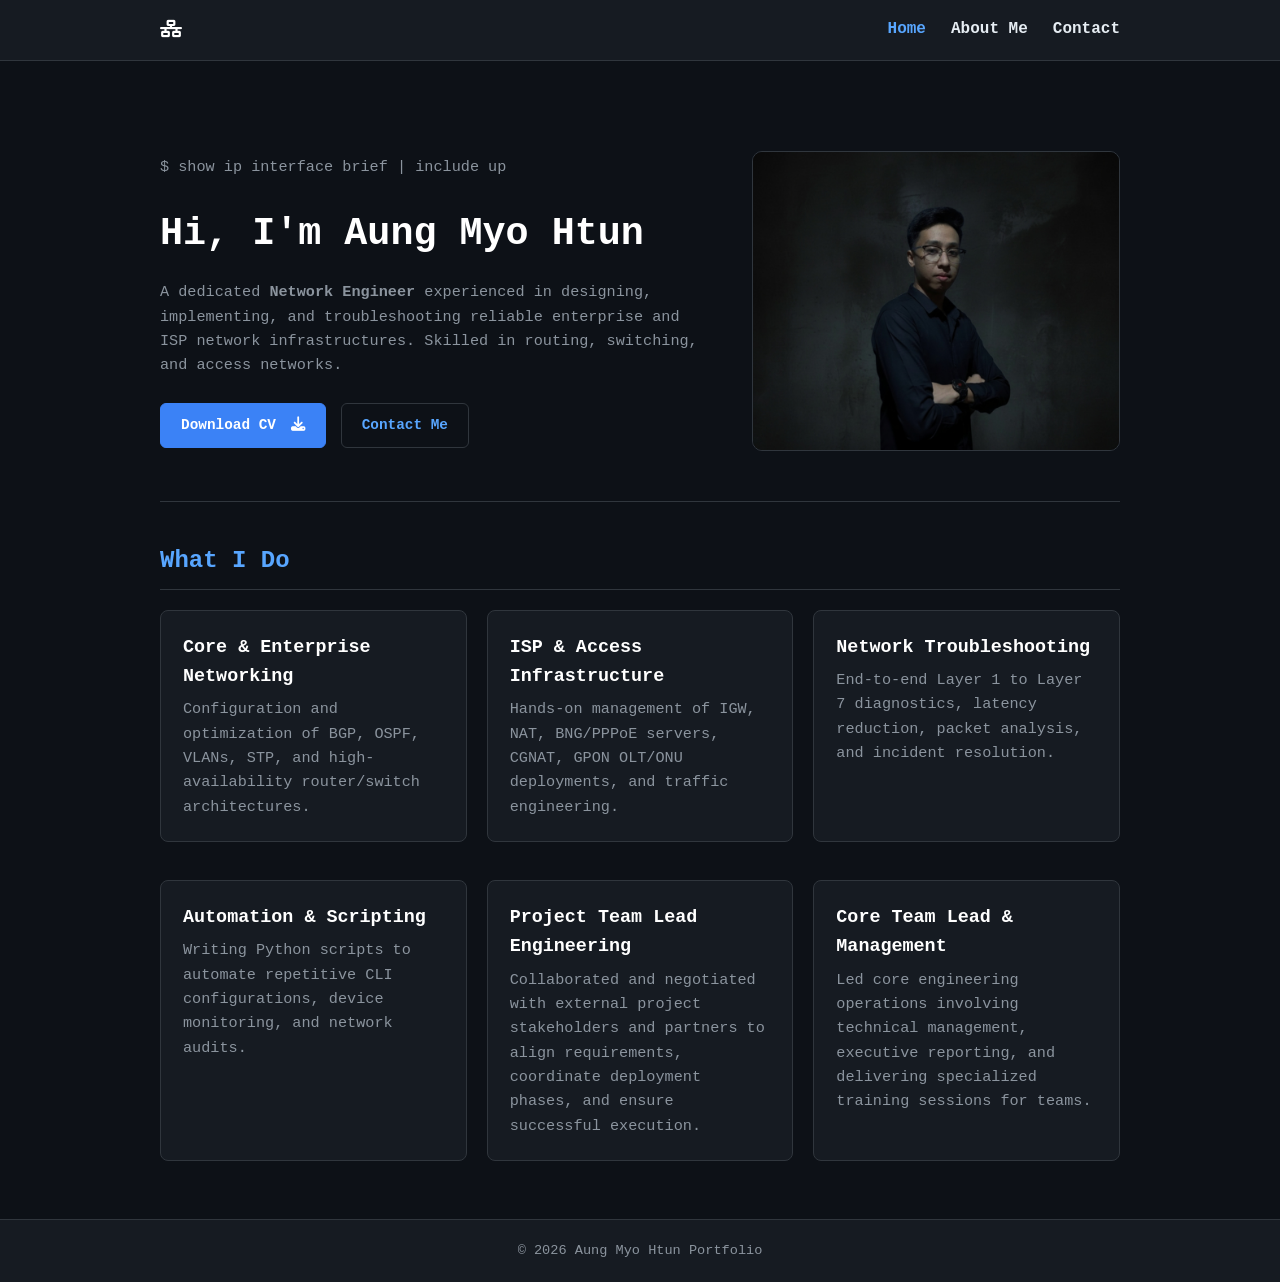
==== index.html @ 4084e55c "Add files via upload" ====
<!DOCTYPE html>
<html lang="en">
<head>
    <link href="https://fonts.googleapis.com/css2?family=VT323&display=swap" rel="stylesheet">
    <link rel="stylesheet" href="https://cdnjs.cloudflare.com/ajax/libs/font-awesome/6.5.1/css/all.min.css">
    <meta charset="UTF-8">
    <meta name="viewport" content="width=device-width, initial-scale=1.0">
    <title>Home | Network Engineer Portfolio</title>
    <link rel="stylesheet" href="style.css">
</head>
<body>

    <header>
        <nav class="navbar">
            <a href="index.html" class="logo" title="There's no place like ::1">
            <i class="fa-solid fa-network-wired"></i>
            </a>
            <button class="menu-toggle" id="menuToggle">☰</button>
            <ul class="nav-links" id="navLinks">
                <li><a href="index.html" class="active">Home</a></li>
                <li><a href="about.html">About Me</a></li>
                <li><a href="contact.html">Contact</a></li>
            </ul>
        </nav>
    </header>

    <main class="container">
        <section class="hero">
            <div>
                <p class="terminal-prompt">$ show ip interface brief | include up</p>
                <h1>Hi, I'm Aung Myo Htun</h1>
                <p>
                    A dedicated <strong>Network Engineer</strong> experienced in designing, implementing, and troubleshooting reliable enterprise and ISP network infrastructures. Skilled in routing, switching, and access networks.
                </p>
                <div class="btn-group">
                    <a href="Aung_Myo_Htun_CV.pdf" download class="btn btn-outline-custom">
                     Download CV <i class="fa-solid fa-download" style="margin-left: 6px;"></i>
                    </a> 
                    <a href="contact.html" class="btn btn-secondary">Contact Me</a>
                </div>
            </div>

            <div class="hero-img-box">
                <img src="Home My Photo.jpg" alt="Aung Myo Htun">
            </div>
        </section>

        <h2 class="section-title">What I Do</h2>
        <div class="grid-2">
            <div class="card">
                <h3>Core & Enterprise Networking</h3>
                <p>Configuration and optimization of BGP, OSPF, VLANs, STP, and high-availability router/switch architectures.</p>
            </div>
            <div class="card">
                <h3>ISP & Access Infrastructure</h3>
                <p>Hands-on management of IGW, NAT, BNG/PPPoE servers, CGNAT, GPON OLT/ONU deployments, and traffic engineering.</p>
            </div>
            <div class="card">
                <h3>Network Troubleshooting</h3>
                <p>End-to-end Layer 1 to Layer 7 diagnostics, latency reduction, packet analysis, and incident resolution.</p>
            </div>
            <div class="card">
                <h3>Automation & Scripting</h3>
                <p>Writing Python scripts to automate repetitive CLI configurations, device monitoring, and network audits.</p>
            </div>
            <div class="card">
                <h3>Project Team Lead Engineering</h3>
                <p>Collaborated and negotiated with external project stakeholders and partners to align requirements, coordinate deployment phases, and ensure successful execution.</p>
            </div> 
            <div class="card">
                <h3>Core Team Lead & Management</h3>
                <p>Led core engineering operations involving technical management, executive reporting, and delivering specialized training sessions for teams.</p>
            </div>
        </div>
    </main>

    <footer>
        <p>© 2026 Aung Myo Htun Portfolio</p>
    </footer>

    <script src="script.js"></script>
</body>
</html>
---- style.css ----
/* Global Reset & Terminal Style */
:root {
    --bg-main: #0d1117;
    --bg-card: #161b22;
    --border-color: #30363d;
    --text-primary: #e6edf3;
    --text-secondary: #8b949e;
    --accent-green: #3fb950;
    --accent-blue: #58a6ff;
    --btn-green: #238636;
    --btn-green-hover: #2ea043;
}

* {
    margin: 0;
    padding: 0;
    box-sizing: border-box;
    font-family: 'Lucida Console', Monaco, monospace;
}

body {
    background-color: var(--bg-main);
    color: var(--text-primary);
    line-height: 1.6;
    display: flex;
    flex-direction: column;
    min-height: 100vh;
}

/* Navigation Bar */
header {
    background-color: var(--bg-card);
    border-bottom: 1px solid var(--border-color);
    position: sticky;
    top: 0;
    z-index: 100;
}

.navbar {
    max-width: 1000px;
    margin: 0 auto;
    padding: 1rem 20px;
    display: flex;
    justify-content: space-between;
    align-items: center;
}

.logo {
    font-size: 1.1rem;              /* Icon အရွယ်အစား */
    color: #ffffff;                 /* မူလအခြေအနေတွင် အဖြူရောင်ဖြစ်မည် */
    text-decoration: none;
    transition: all 0.3s ease;      /* အရောင်ပြောင်းရာတွင် ညင်သာစေရန် */
    display: inline-block;
}

.logo:hover {
    color: #3b82f6;                 /* Mouse ထောက်လိုက်လျှင် အပြာရောင်ပြောင်းမည် */
    transform: scale(1.1);          /* အနည်းငယ် ကြွတက်လာစေရန် (မလိုချင်ပါက ဤစာကြောင်း ဖြုတ်နိုင်သည်) */
}

.nav-links {
    list-style: none;
    display: flex;
    gap: 25px;
}

.nav-links a {
    color: var(--text-primary);
    text-decoration: none;
    font-weight: 600;
    transition: color 0.3s;
}

.nav-links a:hover, .nav-links a.active {
    color: var(--accent-blue);
}

.menu-toggle {
    display: none;
    background: none;
    border: 1px solid var(--border-color);
    color: var(--text-primary);
    font-size: 1.3rem;
    padding: 4px 10px;
    border-radius: 5px;
    cursor: pointer;
}

/* Main Content Container */
.container {
    max-width: 1000px;
    width: 100%;
    margin: 40px auto;
    padding: 0 20px;
    flex: 1;
}

/* Hero Section with Image */
.hero {
    display: grid;
    grid-template-columns: 1.2fr 0.8fr;
    gap: 40px;
    align-items: center;
    padding: 50px 0;
    border-bottom: 1px solid var(--border-color);
    margin-bottom: 40px;
}

/* Command line hover effect */
.terminal-prompt {
    color: var(--text-secondary);
    font-size: 1.05rem;
    margin-bottom: 10px;
    display: inline-block;
    cursor: pointer;
    transition: color 0.3s ease;
}

.terminal-prompt:hover {
    color: var(--accent-green);
}

.hero h1 {
    font-size: 2.4rem;
    margin-bottom: 15px;
    color: #ffffff;
    font-weight: bold;
}

.hero p {
    font-size: 0.95rem;
    color: var(--text-secondary);
    margin-bottom: 25px;
}

.btn-group {
    display: flex;
    gap: 15px;
    flex-wrap: wrap;
}

.btn {
    padding: 10px 20px;
    border-radius: 6px;
    text-decoration: none;
    font-weight: bold;
    transition: all 0.25s ease;
    cursor: pointer;
    border: none;
    font-size: 0.9rem;
    display: inline-block;
}

.btn-primary {
    background-color: var(--btn-green);
    color: #ffffff;
}

.btn-primary:hover {
    background-color: var(--btn-green-hover);
}

.btn-secondary {
    background-color: transparent;
    border: 1px solid var(--border-color);
    color: var(--accent-blue);
}

.btn-secondary:hover {
    border-color: var(--accent-blue);
    background-color: rgba(88, 166, 255, 0.1);
}

/* Profile Image Box */
.hero-img-box {
    width: 100%;
    height: 300px;
    background-color: var(--bg-card);
    border: 1px solid var(--border-color);
    border-radius: 10px;
    overflow: hidden;
    display: flex;
    justify-content: center;
    align-items: center;
}

.hero-img-box img {
    width: 100%;
    height: 100%;
    object-fit: cover;
}

/* Section Headings & Cards */
.section-title {
    color: var(--accent-blue);
    font-size: 1.5rem;
    margin: 40px 0 20px 0;
    padding-bottom: 8px;
    border-bottom: 1px solid var(--border-color);
}

.grid-2 {
    display: grid;
    grid-template-columns: repeat(auto-fit, minmax(280px, 1fr));
    gap: 20px;
}

.card {
    background-color: var(--bg-card);
    border: 1px solid var(--border-color);
    border-radius: 8px;
    padding: 22px;
    margin-bottom: 18px;
    transition: border-color 0.2s;
}

.card:hover {
    border-color: #484f58;
}

.card h3 {
    color: #ffffff;
    font-size: 1.15rem;
    margin-bottom: 6px;
}

.card .badge {
    display: inline-block;
    font-size: 0.85rem;
    color: var(--accent-green);
    margin-bottom: 10px;
}

.card p, .card ul {
    color: var(--text-secondary);
    font-size: 0.95rem;
}

.card ul {
    padding-left: 20px;
    margin-top: 8px;
}

.card ul li {
    margin-bottom: 5px;
}

/* Skills Tags */
.skills-container {
    display: flex;
    flex-wrap: wrap;
    gap: 10px;
}

.skill-tag {
    background-color: #21262d;
    border: 1px solid var(--border-color);
    color: var(--accent-blue);
    padding: 7px 14px;
    border-radius: 20px;
    font-size: 0.85rem;
}

/* Copy Alert Message */
.copy-msg {
    color: var(--accent-green);
    font-size: 0.85rem;
    margin-left: 10px;
}

/* Footer */
footer {
    background-color: var(--bg-card);
    border-top: 1px solid var(--border-color);
    text-align: center;
    padding: 20px;
    color: var(--text-secondary);
    font-size: 0.85rem;
    margin-top: auto;
}

/* Responsive Mobile */
@media (max-width: 768px) {
    .menu-toggle {
        display: block;
    }

    .nav-links {
        display: none;
        flex-direction: column;
        position: absolute;
        top: 62px;
        left: 0;
        width: 100%;
        background-color: var(--bg-card);
        padding: 20px;
        border-bottom: 1px solid var(--border-color);
    }

    .nav-links.show {
        display: flex;
    }

    .hero {
        grid-template-columns: 1fr;
    }
}
/* Contact Grid Layout: Top 3, Bottom 2 centered */
.contact-grid {
    display: grid;
    grid-template-columns: repeat(3, 1fr);
    gap: 20px;
}

.contact-grid .card {
    margin-bottom: 0;
}

/* Make the last two cards span and center */
.contact-grid .card:nth-child(4) {
    grid-column: 1 / span 1.5; /* Custom alignment helper */
}

/* Simpler container query or wrapper for centered bottom items */
.contact-bottom-row {
    display: flex;
    justify-content: center;
    gap: 20px;
    margin-top: 20px;
}

.contact-bottom-row .card {
    width: calc(33.333% - 14px);
    margin-bottom: 0;
}

@media (max-width: 768px) {
    .contact-grid, .contact-bottom-row {
        grid-template-columns: 1fr;
        flex-direction: column;
    }
    .contact-bottom-row .card {
        width: 100%;
    }
}
<style>
        .cards-top {
            display: grid;
            grid-template-columns: repeat(3, 1fr);
            gap: 20px;
            margin-bottom: 20px;
        }
        .cards-bottom {
            display: flex;
            justify-content: center;
            gap: 20px;
        }
        .cards-bottom .card {
            width: calc(33.333% - 14px);
        }
        .card h3 i {
            margin-right: 8px;
        }
        /* Brand Icon Colors */
        .fa-envelope { color: #ea4335; }
        .fa-phone { color: var(--accent-green); }
        .fa-linkedin { color: #0a66c2; }
        .fa-viber { color: #7360f2; }
        .fa-telegram { color: #229ed9; }

        /* Centered & Compact Button Group to prevent wrapping */
        .btn-group-center {
            display: flex;
            justify-content: center;
            align-items: center;
            gap: 8px;
            margin-top: 12px;
            flex-wrap: nowrap; /* ခလုတ်များ အောက်သို့ မကျစေရန် */
        }

        /* Make buttons slightly compact so they fit side-by-side */
        .btn-group-center .btn {
            padding: 8px 12px;
            font-size: 0.8rem;
            white-space: nowrap;
        }

        @media (max-width: 768px) {
            .cards-top, .cards-bottom {
                grid-template-columns: 1fr;
                display: flex;
                flex-direction: column;
            }
            .cards-bottom .card {
                width: 100%;
            }
        }
        .btn-outline-custom {
    background-color: #3b82f6; /* မူလအခြေအနေတွင် အပြာရောင် Solid Button ဖြစ်မည် */
    border: 1px solid #3b82f6;
    color: #ffffff;            /* စာသားအဖြူရောင်ဖြစ်မည် */
    font-weight: bold;
    transition: all 0.3s ease;
}

.btn-outline-custom:hover {
    background-color: transparent; /* Mouse ထောက်လိုက်လျှင် နောက်ခံအရောင် ပျောက်သွားမည် (Contact Me လိုဖြစ်မည်) */
    color: #3b82f6;                /* စာသားအပြာရောင်ပြောင်းမည် */
    border-color: #3b82f6;         /* အပြာရောင်ဘောင် ပေါ်လာမည် */
}
/* Send Email, Call, Open Viber ခလုတ်များအတွက် */
.btn-primary, .btn-email, .btn-call, .btn-viber {
    background-color: #3b82f6 !important; /* အပြာရောင် */
    border-color: #3b82f6 !important;
    color: #ffffff !important;
}

/* Contact Card ထဲက ခလုတ်များအားလုံးကို LinkedIn/Telegram ပုံစံအတိုင်း ဖြစ်စေရန် */
.contact-card .btn, 
.btn-primary, .btn-email, .btn-call, .btn-viber {
    background-color: transparent !important; /* နောက်ခံအရောင် လုံးဝမပါစေရန် */
    border: 1px solid rgba(255, 255, 255, 0.2) !important; /* ပါးလွှာသော အဖြူရောင်ဘောင် */
    color: #3b82f6 !important;                 /* စာသားအပြာရောင် */
    transition: all 0.3s ease;
}

/* Mouse တင်လိုက်လျှင် (Hover လုပ်လျှင်) */
.contact-card .btn:hover, 
.btn-primary:hover, .btn-email:hover, .btn-call:hover, .btn-viber:hover {
    border-color: #3b82f6 !important;         /* Mouse တင်ရင် ဘောင်အပြာရောင်ပြောင်းမည် */
    background-color: rgba(59, 130, 246, 0.1) !important; /* နောက်ခံအပြာရောင် ဖျော့ဖျော့ပေါ်မည် */
    color: #3b82f6 !important;
}
    </style>
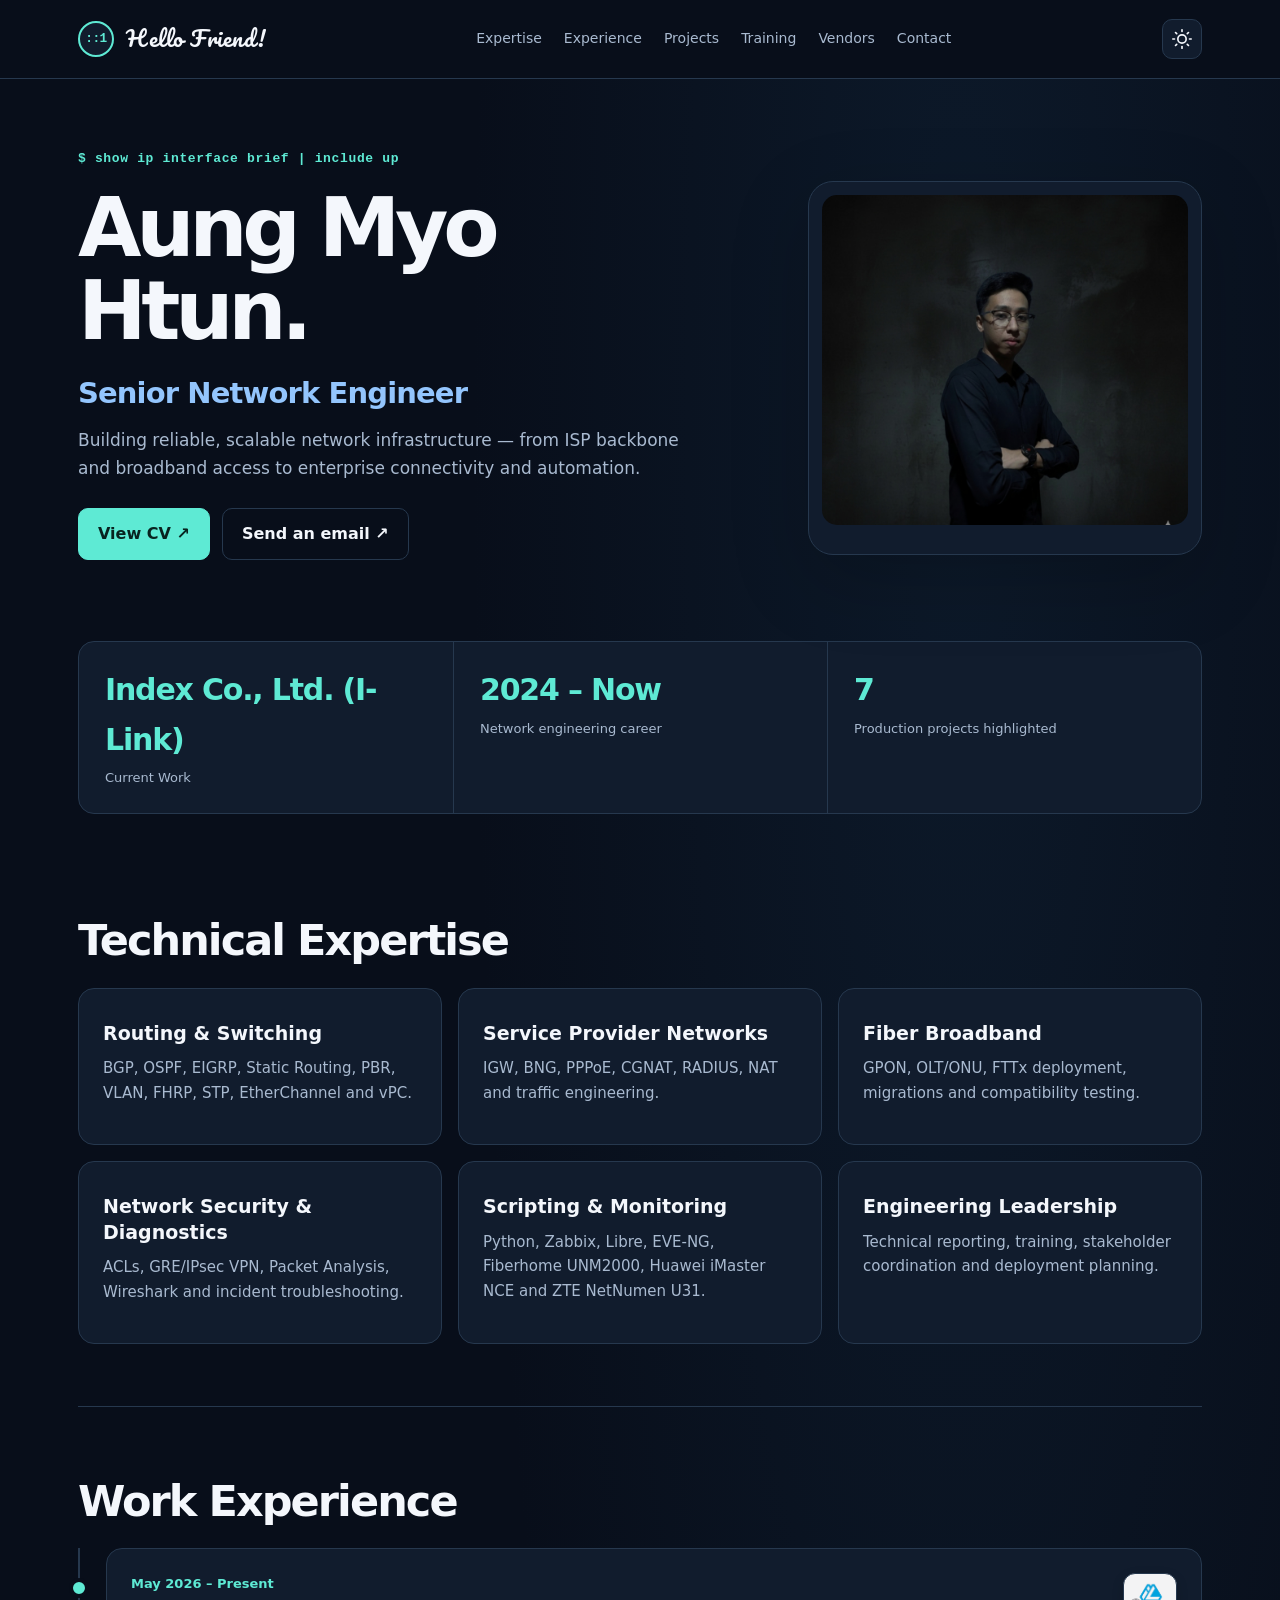
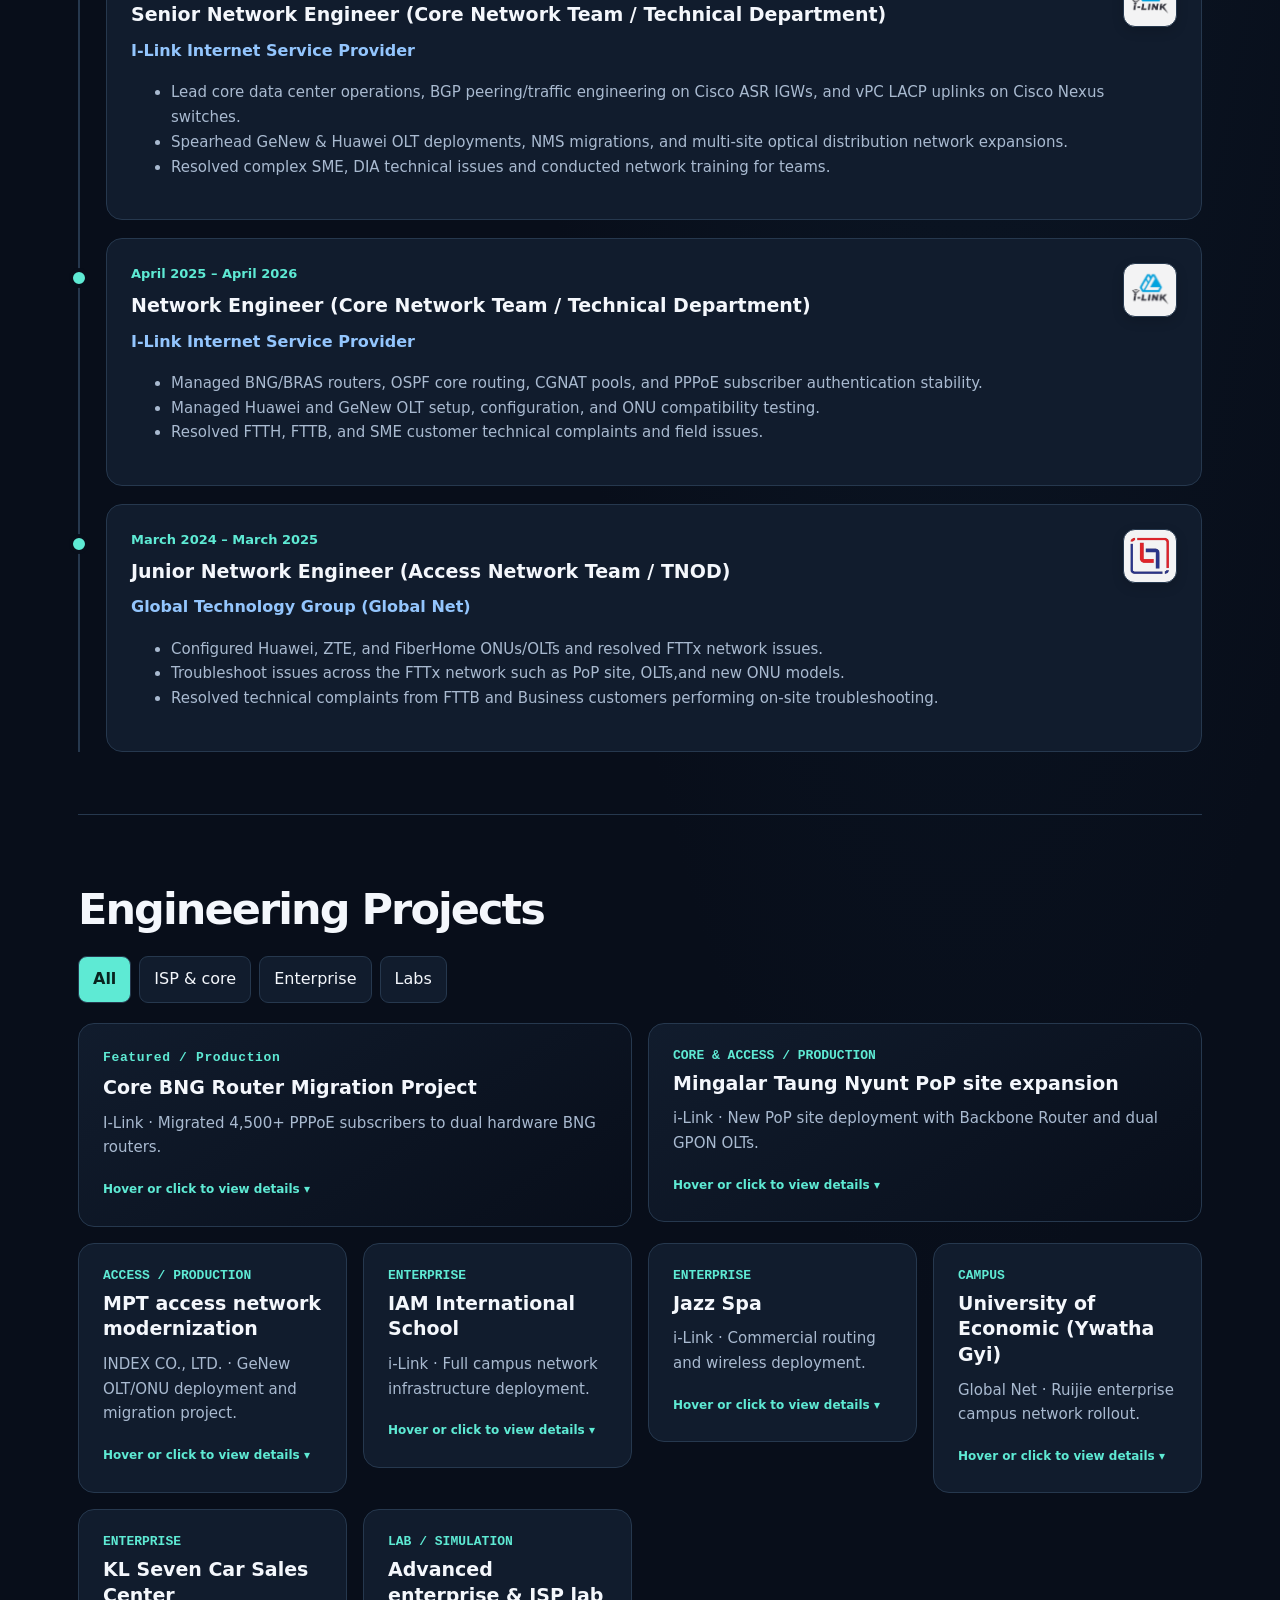
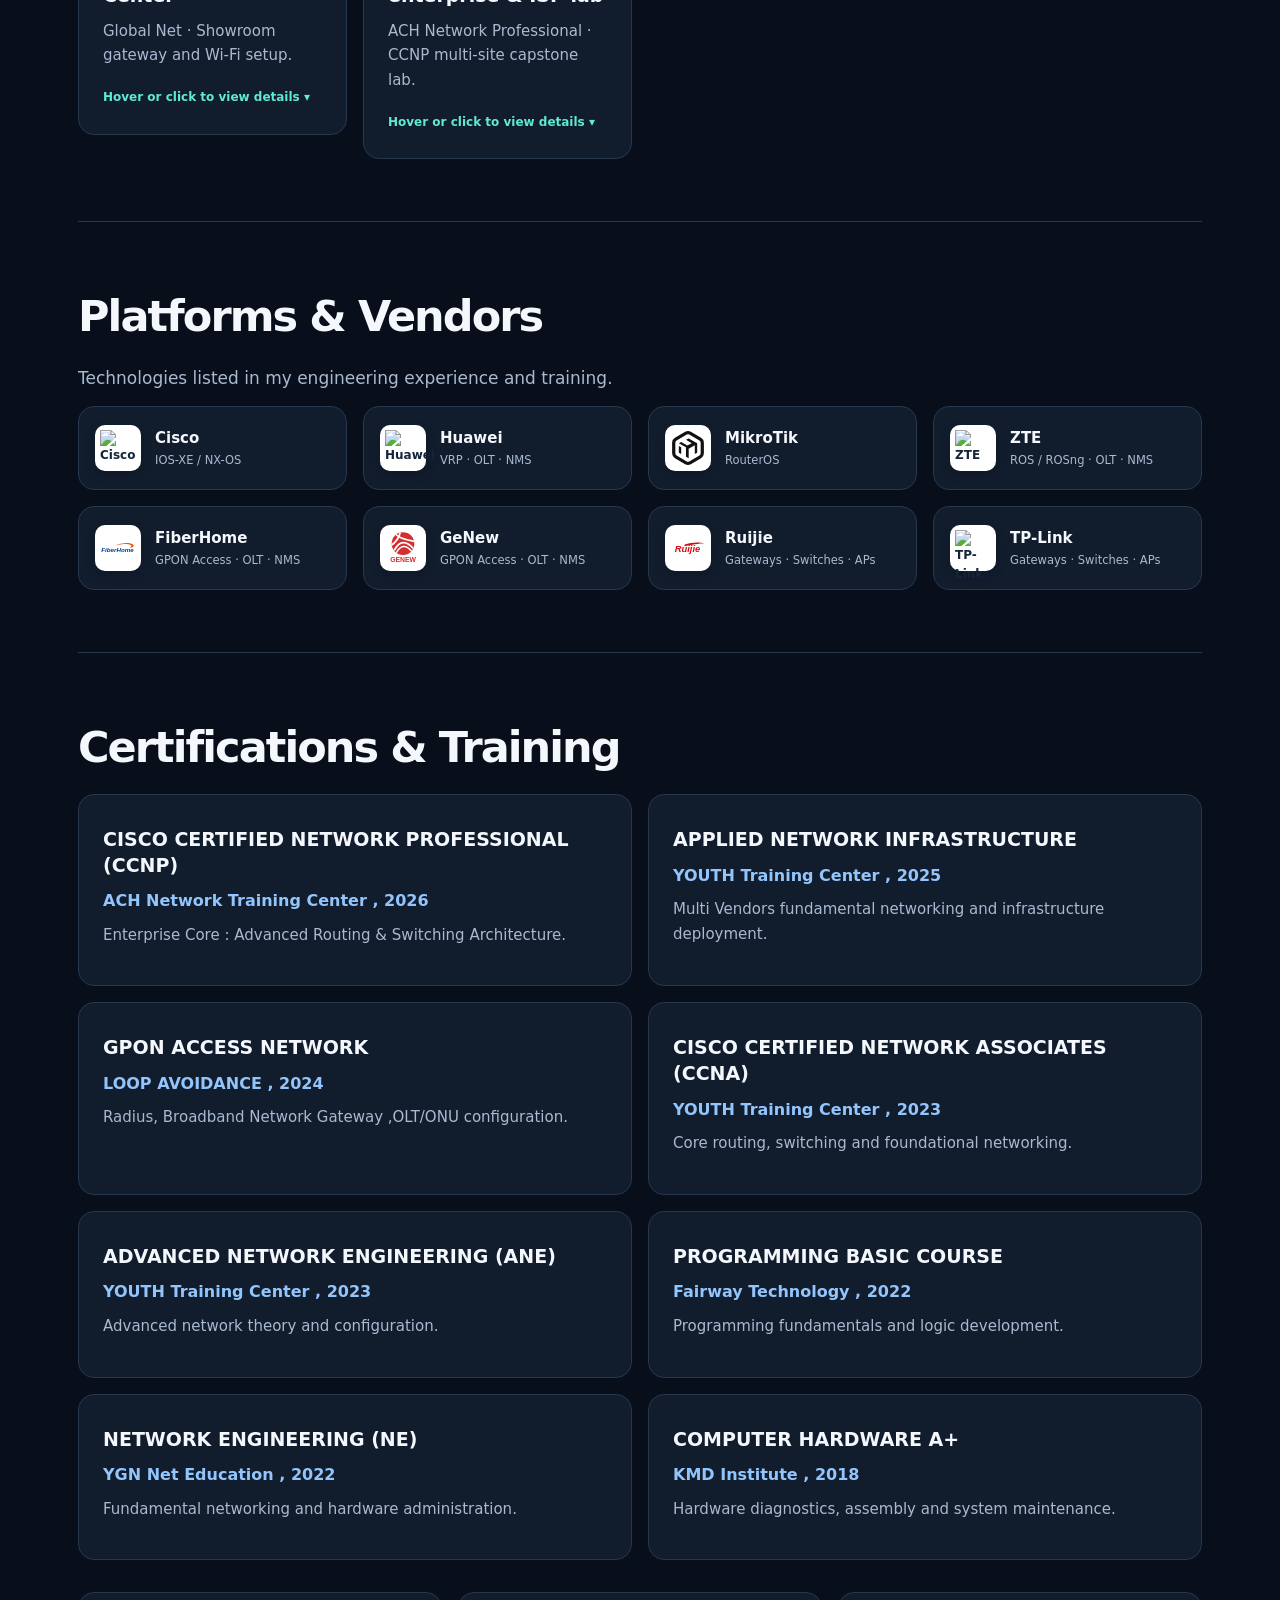
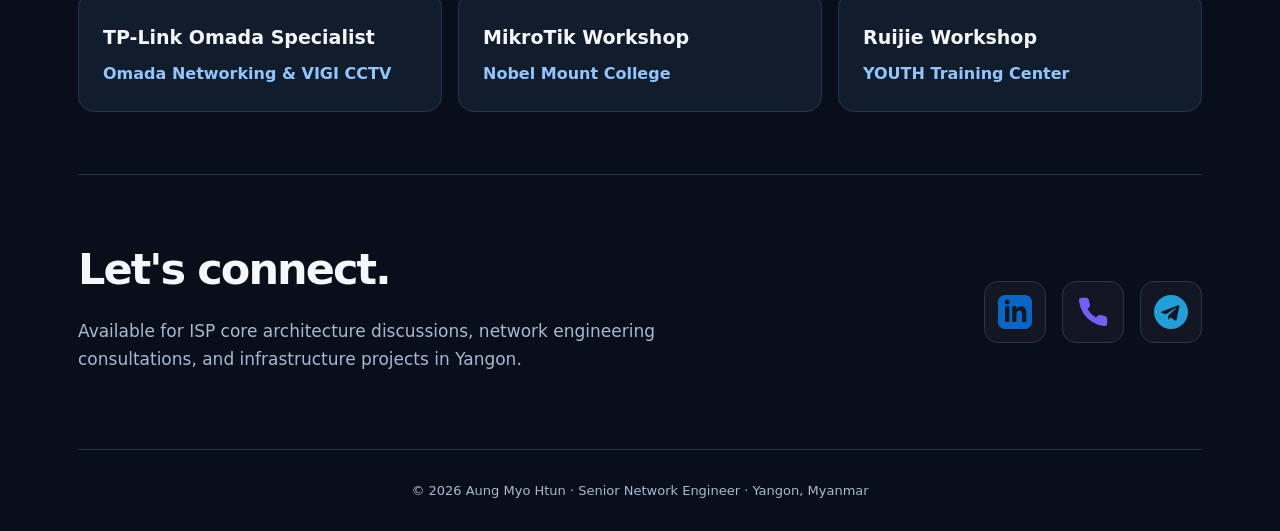
==== commit 394f12ec: "Add files via upload" ====
--- a/index.html
+++ b/index.html
@@ -1,83 +1,668 @@
 <!DOCTYPE html>
 <html lang="en">
 <head>
-    <link href="https://fonts.googleapis.com/css2?family=VT323&display=swap" rel="stylesheet">
-    <link rel="stylesheet" href="https://cdnjs.cloudflare.com/ajax/libs/font-awesome/6.5.1/css/all.min.css">
-    <meta charset="UTF-8">
-    <meta name="viewport" content="width=device-width, initial-scale=1.0">
-    <title>Home | Network Engineer Portfolio</title>
-    <link rel="stylesheet" href="style.css">
+  <meta charset="utf-8" />
+  <link href="https://fonts.googleapis.com/css2?family=Pacifico&display=swap" rel="stylesheet">
+  <meta name="viewport" content="width=device-width,initial-scale=1" />
+  <title>Aung Myo Htun | Network Engineering Portfolio V3</title>
+  <meta name="description" content="Senior Network Engineer specializing in ISP core networks, BNG, routing, GPON and network automation." />
+  <meta property="og:title" content="Aung Myo Htun | Network Engineering Portfolio V3" />
+  <meta property="og:description" content="ISP infrastructure, enterprise networking and network engineering projects." />
+  <meta property="og:type" content="website" />
+  <meta name="color-scheme" content="dark light" />
+  
+  <!-- External CSS File ချိတ်ဆက်ခြင်း -->
+  <link rel="stylesheet" href="style.css" />
 </head>
+
 <body>
-
-    <header>
-        <nav class="navbar">
-            <a href="index.html" class="logo" title="There's no place like ::1">
-            <i class="fa-solid fa-network-wired"></i>
+  <a class="skip" href="#main">Skip to content</a>
+
+  <!-- Header & Navigation -->
+  <header>
+    <div class="wrap nav">
+  <a class="brand brand-script" href="#main">
+  <!-- Network ::1 Loopback Symbol in a Circle -->
+  <span class="brand-router-circle">::1</span>
+  <span>Hello Friend!</span>
+  </a>
+      <nav aria-label="Main navigation" class="links">
+        <a href="#expertise">Expertise</a>
+        <a href="#experience">Experience</a>
+        <a href="#projects">Projects</a>
+        <a href="#training">Training</a>
+        <a href="#vendors">Vendors</a>
+        <a href="#connect">Contact</a>
+      </nav>
+      <!-- Theme Toggle Button (Sun & Moon Icons) -->
+<button aria-label="Switch color theme" class="theme-toggle-btn" id="themeToggle" title="Toggle Theme">
+  <!-- Sun Icon (Light Mode) -->
+  <svg class="sun-icon" viewBox="0 0 24 24" width="20" height="20" stroke="currentColor" stroke-width="2" fill="none" stroke-linecap="round" stroke-linejoin="round">
+    <circle cx="12" cy="12" r="5"></circle>
+    <line x1="12" y1="1" x2="12" y2="3"></line>
+    <line x1="12" y1="21" x2="12" y2="23"></line>
+    <line x1="4.22" y1="4.22" x2="5.64" y2="5.64"></line>
+    <line x1="18.36" y1="18.36" x2="19.78" y2="19.78"></line>
+    <line x1="1" y1="12" x2="3" y2="12"></line>
+    <line x1="21" y1="12" x2="23" y2="12"></line>
+    <line x1="4.22" y1="19.78" x2="5.64" y2="18.36"></line>
+    <line x1="18.36" y1="5.64" x2="19.78" y2="4.22"></line>
+  </svg>
+  
+  <!-- Moon Icon (Dark Mode) -->
+  <svg class="moon-icon" viewBox="0 0 24 24" width="20" height="20" stroke="currentColor" stroke-width="2" fill="none" stroke-linecap="round" stroke-linejoin="round">
+    <path d="M21 12.79A9 9 0 1 1 11.21 3 7 7 0 0 0 21 12.79z"></path>
+  </svg>
+</button>
+    </div>
+  </header>
+
+  <main class="wrap" id="main">
+    <!-- Hero Section -->
+    <div class="hero">
+      <div>
+        <div class="eyebrow">$ show ip interface brief | include up</div>
+        <h1>Aung Myo<br />Htun.</h1>
+        <div class="role">Senior Network Engineer</div>
+        <p class="lead">
+          Building reliable, scalable network infrastructure — from ISP backbone and broadband access to enterprise connectivity and automation.
+        </p>
+        <div class="actions">
+          <a class="btn primary" href="https://aungmyohtun-ne-hub.github.io/Portfolio/Aung_Myo_Htun_CV.pdf" target="_blank" rel="noopener">View CV ↗</a>
+          <a class="btn" href="mailto:aungmyo.htun.ne@gmail.com" target="_blank" rel="noopener">Send an email ↗</a>
+        </div>
+        <!--<div class="tags">
+          <span class="tag">BGP / OSPF</span>
+          <span class="tag">BNG / PPPoE</span>
+          <span class="tag">GPON / FTTx</span>
+          <span class="tag">Python</span>
+        </div>-->
+      </div>
+
+      <figure class="portrait">
+        <img alt="Professional profile photograph" src="https://aungmyohtun-ne-hub.github.io/Portfolio/Home%20My%20Photo.jpg" />
+        <figcaption>         </figcaption>
+      </figure>
+    </div>
+
+    <!-- Key Metrics -->
+    <div class="metrics">
+      <div class="metric">
+        <strong>Index Co., Ltd. (I-Link)</strong>
+        <span>Current Work</span>
+      </div>
+      <div class="metric">
+        <strong>2024 – Now</strong>
+        <span>Network engineering career</span>
+      </div>
+      <div class="metric">
+        <strong> 7 </strong>
+        <span>Production projects highlighted</span>
+      </div>
+    </div>
+
+    <!-- Section 01: Expertise -->
+    <section class="block" id="expertise">
+      <h2>Technical Expertise</h2>
+      <div class="grid">
+        <article class="card">
+          <h3>Routing &amp; Switching</h3>
+          <p>BGP, OSPF, EIGRP, Static Routing, PBR, VLAN, FHRP, STP, EtherChannel and vPC.</p>
+        </article>
+        <article class="card">
+          <h3>Service Provider Networks</h3>
+          <p>IGW, BNG, PPPoE, CGNAT, RADIUS, NAT and traffic engineering.</p>
+        </article>
+        <article class="card">
+          <h3>Fiber Broadband</h3>
+          <p>GPON, OLT/ONU, FTTx deployment, migrations and compatibility testing.</p>
+        </article>
+        <article class="card">
+          <h3>Network Security &amp; Diagnostics</h3>
+          <p>ACLs, GRE/IPsec VPN, Packet Analysis, Wireshark and incident troubleshooting.</p>
+        </article>
+        <article class="card">
+          <h3>Scripting &amp; Monitoring</h3>
+          <p>Python, Zabbix, Libre, EVE-NG, Fiberhome UNM2000, Huawei iMaster NCE and ZTE NetNumen U31.</p>
+        </article>
+        <article class="card">
+          <h3>Engineering Leadership</h3>
+          <p>Technical reporting, training, stakeholder coordination and deployment planning.</p>
+        </article>
+      </div>
+      <!--<div class="tags">
+        <span class="tag">Cisco IOS-XE / Cisco NX-OS</span>
+        <span class="tag">MikroTik RouterOS</span>
+        <span class="tag">Huawei VRP</span>
+        <span class="tag">ZTE ROS / ROSng</span>
+      </div>-->
+    </section>
+
+    <!-- Section 02: Experience -->
+    <section class="block" id="experience">
+      <h2>Work Experience</h2>
+      <div class="timeline">
+        <!-- Role 1: Senior Network Engineer -->
+        <article class="card job">
+          <div class="job-header">
+            <div>
+              <div class="date">May 2026 – Present</div>
+              <h3>Senior Network Engineer (Core Network Team / Technical Department)</h3>
+              <div class="company">
+                <a href="https://www.ilinkmm.net/" target="_blank" rel="noopener">I-Link Internet Service Provider</a>
+              </div>
+            </div>
+            <a aria-label="Visit I-Link website" class="company-logo" href="https://www.ilinkmm.net/" target="_blank" rel="noopener" title="Visit I-Link ISP">
+              <img alt="I-Link ISP Logo" src="ilink-logo.png" />
             </a>
-            <button class="menu-toggle" id="menuToggle">☰</button>
-            <ul class="nav-links" id="navLinks">
-                <li><a href="index.html" class="active">Home</a></li>
-                <li><a href="about.html">About Me</a></li>
-                <li><a href="contact.html">Contact</a></li>
-            </ul>
-        </nav>
-    </header>
-
-    <main class="container">
-        <section class="hero">
+          </div>
+          <ul>
+            <li>Lead core data center operations, BGP peering/traffic engineering on Cisco ASR IGWs, and vPC LACP uplinks on Cisco Nexus switches.</li>
+            <li>Spearhead GeNew &amp; Huawei OLT deployments, NMS migrations, and multi-site optical distribution network expansions.</li>
+            <!--<li>Develop Python/Paramiko automation tools for BNG subscriber diagnostics and coordinate cross-team NOC workflows.</li>-->
+            <li>Resolved complex SME, DIA technical issues and conducted network training for teams.</li>
+          </ul>
+        </article>
+
+        <!-- Role 2: Network Engineer -->
+        <article class="card job">
+          <div class="job-header">
             <div>
-                <p class="terminal-prompt">$ show ip interface brief | include up</p>
-                <h1>Hi, I'm Aung Myo Htun</h1>
-                <p>
-                    A dedicated <strong>Network Engineer</strong> experienced in designing, implementing, and troubleshooting reliable enterprise and ISP network infrastructures. Skilled in routing, switching, and access networks.
-                </p>
-                <div class="btn-group">
-                    <a href="Aung_Myo_Htun_CV.pdf" download class="btn btn-outline-custom">
-                     Download CV <i class="fa-solid fa-download" style="margin-left: 6px;"></i>
-                    </a> 
-                    <a href="contact.html" class="btn btn-secondary">Contact Me</a>
+              <div class="date">April 2025 – April 2026</div>
+              <h3>Network Engineer (Core Network Team / Technical Department)</h3>
+              <div class="company">
+                <a href="https://www.ilinkmm.net/" target="_blank" rel="noopener">I-Link Internet Service Provider</a>
+              </div>
+            </div>
+            <a aria-label="Visit I-Link website" class="company-logo" href="https://www.ilinkmm.net/" target="_blank" rel="noopener" title="Visit I-Link ISP">
+              <img alt="I-Link ISP Logo" src="ilink-logo.png" />
+            </a>
+          </div>
+          <ul>
+            <li>Managed BNG/BRAS routers, OSPF core routing, CGNAT pools, and PPPoE subscriber authentication stability.</li>
+            <li>Managed Huawei and GeNew OLT setup, configuration, and ONU compatibility testing.</li>
+            <li>Resolved FTTH, FTTB, and SME customer technical complaints and field issues.</li>
+            <!--<li>Assisted in core network migrations and generated weekly technical traffic reports.</li>-->
+          </ul>
+        </article>
+
+        <!-- Role 3: Junior Network Engineer -->
+        <article class="card job">
+          <div class="job-header">
+            <div>
+              <div class="date">March 2024 – March 2025</div>
+              <h3>Junior Network Engineer (Access Network Team / TNOD)</h3>
+              <div class="company">
+                <a href="https://www.globalnet.com.mm/" target="_blank" rel="noopener">Global Technology Group (Global Net)</a>
+              </div>
+            </div>
+            <a aria-label="Visit Global Net website" class="company-logo" href="https://www.globalnet.com.mm/" target="_blank" rel="noopener" title="Visit Global Technology Group">
+              <img alt="Global Net Logo" src="gn-logo.png" />
+            </a>
+          </div>
+          <ul>
+            <li>Configured Huawei, ZTE, and FiberHome ONUs/OLTs and resolved FTTx network issues.</li>
+            <li>Troubleshoot issues across the FTTx network such as PoP site, OLTs,and new ONU models.</li>
+            <li>Resolved technical complaints from FTTB and Business customers performing on-site troubleshooting.</li>
+          </ul>
+        </article>
+      </div>
+    </section>
+    <!-- Section 03: Projects -->
+    <section class="block" id="projects">
+      <h2>Engineering Projects</h2>
+      <div aria-label="Project categories" class="filters">
+        <button aria-pressed="true" class="filter" data-filter="all">All</button>
+        <button aria-pressed="false" class="filter" data-filter="isp">ISP &amp; core</button>
+        <button aria-pressed="false" class="filter" data-filter="enterprise">Enterprise</button>
+        <button aria-pressed="false" class="filter" data-filter="lab">Labs</button>
+      </div>
+
+      <div id="project-grid">
+        <!-- 1. Featured Project: Core BNG Router Migration -->
+        <article class="card featured" data-category="isp">
+          <div class="eyebrow">Featured / Production</div>
+          <h3>Core BNG Router Migration Project</h3>
+          <p>I-Link · Migrated 4,500+ PPPoE subscribers to dual hardware BNG routers.</p>
+          <span class="expand-hint">Hover or click to view details ▾</span>
+
+          <div class="card-details">
+            <div class="card-details-inner">
+              <p>Addressed peak-hour CPU bottlenecks by transitioning subscriber sessions onto redundant hardware BNG routers with RADIUS high availability.</p>
+              <div class="tags">
+                <span class="tag">Core Network</span>
+                <span class="tag">BNG</span>
+                <span class="tag">PPPoE</span>
+                <span class="tag">RADIUS HA</span>
+              </div>
+              <div aria-label="Conceptual BNG migration topology illustration" class="bng-topology">
+                <div class="topo-top">
+                  <span class="node">Core Network</span>
+                  <span class="arrow">↕</span>
                 </div>
-            </div>
-
-            <div class="hero-img-box">
-                <img src="Home My Photo.jpg" alt="Aung Myo Htun">
-            </div>
-        </section>
-
-        <h2 class="section-title">What I Do</h2>
-        <div class="grid-2">
-            <div class="card">
-                <h3>Core & Enterprise Networking</h3>
-                <p>Configuration and optimization of BGP, OSPF, VLANs, STP, and high-availability router/switch architectures.</p>
-            </div>
-            <div class="card">
-                <h3>ISP & Access Infrastructure</h3>
-                <p>Hands-on management of IGW, NAT, BNG/PPPoE servers, CGNAT, GPON OLT/ONU deployments, and traffic engineering.</p>
-            </div>
-            <div class="card">
-                <h3>Network Troubleshooting</h3>
-                <p>End-to-end Layer 1 to Layer 7 diagnostics, latency reduction, packet analysis, and incident resolution.</p>
-            </div>
-            <div class="card">
-                <h3>Automation & Scripting</h3>
-                <p>Writing Python scripts to automate repetitive CLI configurations, device monitoring, and network audits.</p>
-            </div>
-            <div class="card">
-                <h3>Project Team Lead Engineering</h3>
-                <p>Collaborated and negotiated with external project stakeholders and partners to align requirements, coordinate deployment phases, and ensure successful execution.</p>
-            </div> 
-            <div class="card">
-                <h3>Core Team Lead & Management</h3>
-                <p>Led core engineering operations involving technical management, executive reporting, and delivering specialized training sessions for teams.</p>
-            </div>
+                <div class="topo-row">
+                  <span class="node">PPPoE Users</span>
+                  <span class="arrow">→</span>
+                  <span class="node">OLT</span>
+                  <span class="arrow">→</span>
+                  <span class="node">Dual BNG</span>
+                  <span class="arrow">↔</span>
+                  <span class="node">RADIUS HA</span>
+                </div>
+              </div>
+              <p class="muted-note">Conceptual illustration — not the production topology.</p>
+            </div>
+          </div>
+        </article>
+
+        <!-- 2. Mingalar Taung Nyunt PoP Site Expansion -->
+        <article class="card featured" data-category="isp">
+          <div class="num">CORE &amp; ACCESS / PRODUCTION</div>
+          <h3>Mingalar Taung Nyunt PoP site expansion</h3>
+          <p>i-Link · New PoP site deployment with Backbone Router and dual GPON OLTs.</p>
+          <span class="expand-hint">Hover or click to view details ▾</span>
+
+          <div class="card-details">
+            <div class="card-details-inner">
+              <p>Installed a Backbone Router connected to the Main Office via redundant dual uplinks, integrated with two GPON OLTs to expand broadband coverage across the Downtown area.</p>
+              <div class="tags">
+                <span class="tag">Backbone Router</span>
+                <span class="tag">Dual Uplink</span>
+                <span class="tag">2x GPON OLT</span>
+                <span class="tag">PoP Deployment</span>
+              </div>
+              <div aria-label="Conceptual PoP site topology illustration" class="project-visual">
+                <span class="node">Main Office (CSW)</span>
+                <span class="arrow">⇄</span>
+                <span class="node">Dual Uplink</span>
+                <span class="arrow">→</span>
+                <span class="node">Backbone Router</span>
+                <span class="arrow">→</span>
+                <span class="node">2x OLTs (Downtown)</span>
+              </div>
+              <p class="muted-note">Conceptual illustration — not the production topology.</p>
+            </div>
+          </div>
+        </article>
+
+        <!-- 3. MPT Access Network Modernization -->
+        <article class="card" data-category="isp">
+          <div class="num">ACCESS / PRODUCTION</div>
+          <h3>MPT access network modernization</h3>
+          <p>INDEX CO., LTD. · GeNew OLT/ONU deployment and migration project.</p>
+          <span class="expand-hint">Hover or click to view details ▾</span>
+
+          <div class="card-details">
+            <div class="card-details-inner">
+              <p>October 2025 – Present (project affiliation as listed). GeNew OLT testing, NMS infrastructure setup, OLT/ONU migrations, documentation, training, and post-migration support.</p>
+              <div class="org">
+                <span aria-hidden="true" class="orgmark">MPT</span>
+                <span aria-hidden="true" class="orgmark">IDX</span>
+                <span class="muted-note">Project affiliation / client</span>
+              </div>
+            </div>
+          </div>
+        </article>
+
+        <!-- 4. IAM International School -->
+        <article class="card" data-category="enterprise">
+          <div class="num">ENTERPRISE</div>
+          <h3>IAM International School</h3>
+          <p>i-Link · Full campus network infrastructure deployment.</p>
+          <span class="expand-hint">Hover or click to view details ▾</span>
+
+          <div class="card-details">
+            <div class="card-details-inner">
+              <p>Designed and deployed campus-wide connectivity using TP-Link Omada gateways, managed switches, cloud controllers, and high-density wireless APs.</p>
+              <div class="tags">
+                <span class="tag">TP-Link Omada</span>
+                <span class="tag">Campus Wi-Fi</span>
+              </div>
+            </div>
+          </div>
+        </article>
+
+        <!-- 5. Jazz Spa -->
+        <article class="card" data-category="enterprise">
+          <div class="num">ENTERPRISE</div>
+          <h3>Jazz Spa</h3>
+          <p>i-Link · Commercial routing and wireless deployment.</p>
+          <span class="expand-hint">Hover or click to view details ▾</span>
+
+          <div class="card-details">
+            <div class="card-details-inner">
+              <p>Configured gateway routing, VLAN segmentation, and seamless wireless access point coverage for facility operations and guest connectivity.</p>
+              <div class="tags">
+                <span class="tag">Routing</span>
+                <span class="tag">Wireless AP</span>
+              </div>
+            </div>
+          </div>
+        </article>
+
+        <!-- 6. University of Economic (Ywatha Gyi) -->
+        <article class="card" data-category="enterprise">
+          <div class="num">CAMPUS</div>
+          <h3>University of Economic (Ywatha Gyi)</h3>
+          <p>Global Net · Ruijie enterprise campus network rollout.</p>
+          <span class="expand-hint">Hover or click to view details ▾</span>
+
+          <div class="card-details">
+            <div class="card-details-inner">
+              <p>Implemented Ruijie enterprise gateways, distribution switches, and campus-wide wireless access points for academic and administrative buildings.</p>
+              <div class="tags">
+                <span class="tag">Ruijie</span>
+                <span class="tag">Switching</span>
+              </div>
+            </div>
+          </div>
+        </article>
+
+        <!-- 7. KL Seven Car Sales Center -->
+        <article class="card" data-category="enterprise">
+          <div class="num">ENTERPRISE</div>
+          <h3>KL Seven Car Sales Center</h3>
+          <p>Global Net · Showroom gateway and Wi-Fi setup.</p>
+          <span class="expand-hint">Hover or click to view details ▾</span>
+
+          <div class="card-details">
+            <div class="card-details-inner">
+              <p>Deployed TP-Link enterprise routers and wireless access points to support showroom operations, CCTV, and customer Wi-Fi.</p>
+              <div class="tags">
+                <span class="tag">TP-Link</span>
+                <span class="tag">Enterprise</span>
+              </div>
+            </div>
+          </div>
+        </article>
+
+        <!-- 8. Advanced Enterprise & ISP Lab -->
+        <article class="card" data-category="lab">
+          <div class="num">LAB / SIMULATION</div>
+          <h3>Advanced enterprise &amp; ISP lab</h3>
+          <p>ACH Network Professional · CCNP multi-site capstone lab.</p>
+          <span class="expand-hint">Hover or click to view details ▾</span>
+
+          <div class="card-details">
+            <div class="card-details-inner">
+              <p>Simulated two redundant ISP backbones interconnected with two multi-branch enterprise networks utilizing BGP, OSPF, and GRE over IPsec VPN tunnels.</p>
+              <div class="tags">
+                <span class="tag">BGP / OSPF</span>
+                <span class="tag">GRE over IPsec</span>
+              </div>
+            </div>
+          </div>
+        </article>
+      </div>
+    </section>
+
+    <!-- Vendors Section -->
+    <section class="block" id="vendors">
+      <h2>Platforms &amp; Vendors</h2>
+      <p class="lead">Technologies listed in my engineering experience and training.</p>
+      <div class="brand-strip">
+        <!-- Cisco -->
+        <article class="vendor">
+          <span class="vendor-icon">
+            <img alt="Cisco" loading="lazy" src="https://upload.wikimedia.org/wikipedia/commons/0/08/Cisco_logo_blue_2016.svg" />
+          </span>
+          <div class="vendor-info">
+            <b>Cisco</b>
+            <small>IOS-XE / NX-OS</small>
+          </div>
+        </article>
+
+        <!-- Huawei -->
+        <article class="vendor">
+          <span class="vendor-icon">
+            <img alt="Huawei" loading="lazy" src="https://upload.wikimedia.org/wikipedia/en/0/04/Huawei_Standard_logo.svg" />
+          </span>
+          <div class="vendor-info">
+            <b>Huawei</b>
+            <small>VRP · OLT · NMS</small>
+          </div>
+        </article>
+
+        <!-- MikroTik -->
+        <article class="vendor">
+          <span class="vendor-icon">
+            <svg viewBox="0 0 100 100" width="34" height="34" aria-label="MikroTik">
+              <path d="M44 6.5 C47.7 4.4 52.3 4.4 56 6.5 L86 23.8 C89.7 25.9 92 29.9 92 34.2 L92 65.8 C92 70.1 89.7 74.1 86 76.2 L56 93.5 C52.3 95.6 47.7 95.6 44 93.5 L14 76.2 C10.3 74.1 8 70.1 8 65.8 L8 34.2 C8 29.9 10.3 25.9 14 23.8 Z"
+                    fill="none" stroke="#111111" stroke-width="9.5" stroke-linejoin="round"/>
+              <path d="M23 44 L23 64 L30 68 L30 48 Z" fill="#111111"/>
+              <path d="M23 36 L44 48 L44 76 L52 80 L52 52 L70 42 L70 68 L77 64 L77 36 L52 22 L44 26 L61 36 L48 43 L30 32 Z" fill="#111111"/>
+            </svg>
+          </span>
+          <div class="vendor-info">
+            <b>MikroTik</b>
+            <small>RouterOS</small>
+          </div>
+        </article>
+
+        <!-- ZTE -->
+        <article class="vendor">
+          <span class="vendor-icon">
+            <img alt="ZTE" loading="lazy" src="https://upload.wikimedia.org/wikipedia/commons/2/20/ZTE-logo.svg" />
+          </span>
+          <div class="vendor-info">
+            <b>ZTE</b>
+            <small>ROS / ROSng · OLT · NMS</small>
+          </div>
+        </article>
+
+        <!-- FiberHome -->
+        <article class="vendor">
+          <span class="vendor-icon">
+            <svg viewBox="0 0 144 65" width="100%" height="100%" aria-label="FiberHome">
+              <path d="M60 23 C 84 11, 122 9, 133 19 C 138 24, 131 30, 119 33 C 126 28, 128 22, 121 19 C 110 14, 82 16, 60 23 Z" fill="#e8580c"/>
+              <text x="70" y="49" text-anchor="middle" font-family="sans-serif" font-weight="900" font-style="italic" font-size="25" fill="#003f91">FiberHome</text>
+            </svg>
+          </span>
+          <div class="vendor-info">
+            <b>FiberHome</b>
+            <small>GPON Access · OLT · NMS</small>
+          </div>
+        </article>
+
+        <!-- GeNew -->
+        <article class="vendor">
+          <span class="vendor-icon">
+            <svg viewBox="0 0 100 105" width="34" height="34" aria-label="GeNew">
+              <defs>
+                <clipPath id="genew-globe-v3">
+                  <circle cx="50" cy="39" r="35"/>
+                </clipPath>
+              </defs>
+              <circle cx="50" cy="39" r="35" fill="#d32f2f"/>
+              <g clip-path="url(#genew-globe-v3)" fill="none" stroke="#ffffff" stroke-linecap="round">
+                <path d="M10 46 Q 36 32 42 2" stroke-width="5.5"/>
+                <path d="M24 6 Q 34 24 85 32" stroke-width="5"/>
+                <path d="M24 58 Q 48 16 82 54" stroke-width="5.5"/>
+                <path d="M30 66 Q 50 32 76 62" stroke-width="4.5"/>
+              </g>
+              <text x="50" y="96" text-anchor="middle" font-family="sans-serif" font-weight="800" font-size="21" fill="#d32f2f">GENEW</text>
+            </svg>
+          </span>
+          <div class="vendor-info">
+            <b>GeNew</b>
+            <small>GPON Access · OLT · NMS</small>
+          </div>
+        </article>
+
+        <!-- Ruijie -->
+        <article class="vendor">
+          <span class="vendor-icon">
+            <svg viewBox="0 0 130 55" width="100%" height="100%" aria-label="Ruijie">
+              <defs>
+                <clipPath id="ruijie-base-v3">
+                  <rect x="0" y="16" width="130" height="39"/>
+                </clipPath>
+              </defs>
+              <path d="M53 15 C 73 7, 105 5, 123 10 C 107 11, 75 15, 52 21 Z" fill="#d80c18"/>
+              <text x="63" y="42" text-anchor="middle" clip-path="url(#ruijie-base-v3)" font-family="sans-serif" font-weight="900" font-style="italic" font-size="34" fill="#d80c18">Ruijie</text>
+            </svg>
+          </span>
+          <div class="vendor-info">
+            <b>Ruijie</b>
+            <small>Gateways · Switches · APs</small>
+          </div>
+        </article>
+
+        <!-- TP-Link -->
+        <article class="vendor">
+          <span class="vendor-icon">
+            <img alt="TP-Link" loading="lazy" src="https://upload.wikimedia.org/wikipedia/commons/d/d0/TPLINK_Logo_2.svg" />
+          </span>
+          <div class="vendor-info">
+            <b>TP-Link</b>
+            <small>Gateways · Switches · APs</small>
+          </div>
+        </article>
+      </div>
+    </section>
+
+    <!-- Section 04: Training & Certifications -->
+    <section class="block" id="training">
+      <h2>Certifications &amp; Training</h2>
+      <div class="training-grid">
+        <!-- 1 -->
+        <article class="card">
+          <h3>CISCO CERTIFIED NETWORK PROFESSIONAL (CCNP)</h3>
+          <div class="company">
+            <a href="https://www.facebook.com/ACHnetworkpro/" target="_blank" rel="noopener">ACH Network Training Center , 2026</a>
+          </div>
+          <p>Enterprise Core : Advanced Routing & Switching Architecture.</p>
+        </article>
+
+        <!-- 2 -->
+        <article class="card">
+          <h3>APPLIED NETWORK INFRASTRUCTURE</h3>
+          <div class="company">
+            <a href="https://www.facebook.com/YOUTHComputer/" target="_blank" rel="noopener">YOUTH Training Center , 2025</a>
+          </div>
+          <p>Multi Vendors fundamental networking and infrastructure deployment.</p>
+        </article>
+
+        <!-- 3 -->
+        <article class="card">
+          <h3>GPON ACCESS NETWORK</h3>
+          <div class="company">
+            <a href="https://www.facebook.com/loopavoidancepage/" target="_blank" rel="noopener">LOOP AVOIDANCE , 2024</a>
+          </div>
+          <p>Radius, Broadband Network Gateway ,OLT/ONU configuration.</p>
+        </article>
+
+        <!-- 4 -->
+        <article class="card">
+          <h3>CISCO CERTIFIED NETWORK ASSOCIATES (CCNA)</h3>
+          <div class="company">
+            <a href="https://www.facebook.com/YOUTHComputer/" target="_blank" rel="noopener">YOUTH Training Center , 2023</a>
+          </div>
+          <p>Core routing, switching and foundational networking.</p>
+        </article>
+
+        <!-- 5 -->
+        <article class="card">
+          <h3>ADVANCED NETWORK ENGINEERING (ANE)</h3>
+          <div class="company">
+            <a href="https://www.facebook.com/YOUTHComputer/" target="_blank" rel="noopener">YOUTH Training Center , 2023</a>
+          </div>
+          <p>Advanced network theory and configuration.</p>
+        </article>
+
+        <!-- 6 -->
+        <article class="card">
+          <h3>PROGRAMMING BASIC COURSE</h3>
+          <div class="company">
+            <a href="https://fairwayweb.com/" target="_blank" rel="noopener">Fairway Technology , 2022</a>
+          </div>
+          <p>Programming fundamentals and logic development.</p>
+        </article>
+
+        <!-- 7 -->
+        <article class="card">
+          <h3>NETWORK ENGINEERING (NE)</h3>
+          <div class="company">
+            <a href="https://www.ygnnet.com/" target="_blank" rel="noopener">YGN Net Education , 2022</a>
+          </div>
+          <p>Fundamental networking and hardware administration.</p>
+        </article>
+
+        <!-- 8 -->
+        <article class="card">
+          <h3>COMPUTER HARDWARE A+</h3>
+          <div class="company">
+            <a href="https://kmd.edu.mm/" target="_blank" rel="noopener">KMD Institute , 2018</a>
+          </div>
+          <p>Hardware diagnostics, assembly and system maintenance.</p>
+        </article>
+      </div>
+      <!-- Workshops & Specialized Training (တန်းဆက်လျက် ၃ ခု) -->
+      <div style="margin-top: 32px;">
+        <div class="workshop-grid">
+          <!-- 1 -->
+          <article class="card">
+            <h3>TP-Link Omada Specialist</h3>
+            <div class="company" style="margin-top: 6px; color: var(--blue);">Omada Networking &amp; VIGI CCTV</div>
+          </article>
+
+          <!-- 2 -->
+          <article class="card">
+            <h3>MikroTik Workshop</h3>
+            <div class="company" style="margin-top: 6px; color: var(--blue);">Nobel Mount College</div>
+          </article>
+          <!-- 3 -->
+          <article class="card">
+            <h3>Ruijie Workshop</h3>
+            <div class="company" style="margin-top: 6px; color: var(--blue);">YOUTH Training Center</div>
+          </article>
         </div>
-    </main>
-
-    <footer>
-        <p>© 2026 Aung Myo Htun Portfolio</p>
-    </footer>
-
-    <script src="script.js"></script>
+      </div>
+    </section>
+
+    <!-- Section 05: Let's Connect (Square App Icons) -->
+    <section class="block" id="connect">
+      <div class="connect-wrapper" style="display: flex; justify-content: space-between; align-items: center; gap: 40px; flex-wrap: wrap;">
+        <!-- Left Side: Text Description -->
+        <div class="connect-text" style="flex: 1; min-width: 280px;">
+          <h2>Let's connect.</h2>
+          <p class="lead">Available for ISP core architecture discussions, network engineering consultations, and infrastructure projects in Yangon.</p>
+        </div>
+
+        <!-- Right Side: Square App Icons (LinkedIn, Viber, Telegram) -->
+        <div class="real-social-icons" style="display: flex; gap: 16px; align-items: center; flex-shrink: 0;">
+          
+          <!-- LinkedIn -->
+          <a href="https://www.linkedin.com/in/aung-myo-htun-ne" class="app-icon-link" title="LinkedIn" target="_blank" rel="noopener">
+            <svg viewBox="0 0 24 24" width="36" height="36" fill="#0a66c2">
+              <path d="M19 0h-14c-2.761 0-5 2.239-5 5v14c0 2.761 2.239 5 5 5h14c2.762 0 5-2.239 5-5v-14c0-2.761-2.238-5-5-5zm-11 19h-3v-11h3v11zm-1.5-12.268c-.966 0-1.75-.79-1.75-1.764s.784-1.764 1.75-1.764 1.75.79 1.75 1.764-.783 1.764-1.75 1.764zm13.5 12.268h-3v-5.604c0-3.368-4-3.113-4 0v5.604h-3v-11h3v1.765c1.396-2.586 7-2.777 7 2.476v6.759z"/>
+            </svg>
+          </a>
+
+          <!-- Viber (Clean Purple Phone Icon) -->
+          <a href="viber://chat?number=%2B959753468137" class="app-icon-link" title="Viber" target="_blank" rel="noopener">
+            <svg viewBox="0 0 24 24" width="28" height="28" fill="#7360f2">
+              <path d="M22 16.92v3a2 2 0 0 1-2.18 2 19.79 19.79 0 0 1-8.63-3.07 19.5 19.5 0 0 1-6-6 19.79 19.79 0 0 1-3.07-8.67A2 2 0 0 1 4.11 2h3a2 2 0 0 1 2 1.72 12.84 12.84 0 0 0 .7 2.81 2 2 0 0 1-.45 2.11L8.09 9.91a16 16 0 0 0 6 6l1.27-1.27a2 2 0 0 1 2.11-.45 12.84 12.84 0 0 0 2.81.7A2 2 0 0 1 22 16.92z"/>
+            </svg>
+          </a>
+
+          <!-- Telegram -->
+          <a href="https://t.me/SPIDEY_7R1X" class="app-icon-link" title="Telegram" target="_blank" rel="noopener">
+            <svg viewBox="0 0 24 24" width="36" height="36" fill="#229ed9">
+              <path d="M12 0c-6.627 0-12 5.373-12 12s5.373 12 12 12 12-5.373 12-12-5.373-12-12-12zm5.894 8.221l-1.97 9.28c-.145.658-.537.818-1.084.508l-3-2.21-1.446 1.394c-.14.14-.26.26-.534.26l.213-3.053 5.56-5.023c.242-.213-.054-.334-.373-.121l-6.871 4.326-2.962-.924c-.643-.204-.657-.643.136-.953l11.57-4.461c.535-.195 1.006.132.832.935z"/>
+            </svg>
+          </a>
+
+        </div>
+      </div>
+    </section>
+  </main>
+
+  <footer class="wrap foot">
+    <div>© 2026 Aung Myo Htun · Senior Network Engineer · Yangon, Myanmar</div>
+  </footer>
+
+  <!-- External JavaScript File ချိတ်ဆက်ခြင်း -->
+  <script src="script.js"></script>
 </body>
 </html>
--- a/style.css
+++ b/style.css
@@ -1,434 +1,1165 @@
-/* Global Reset & Terminal Style */
+/* --- Base Theme & V3 Variables --- */
 :root {
-    --bg-main: #0d1117;
-    --bg-card: #161b22;
-    --border-color: #30363d;
-    --text-primary: #e6edf3;
-    --text-secondary: #8b949e;
-    --accent-green: #3fb950;
-    --accent-blue: #58a6ff;
-    --btn-green: #238636;
-    --btn-green-hover: #2ea043;
-}
-
+  --bg: #080e1a;
+  --panel: #111c2d;
+  --ink: #f4f7fc;
+  --muted: #a9bad0;
+  --line: #26384e;
+  --accent: #5eead4;
+  --blue: #93c5fd;
+  --shadow: 0 24px 80px #0003;
+}
+
+html[data-theme="light"] {
+  --bg: #f1f5f9;
+  --panel: #ffffff;
+  --ink: #15283d;
+  --muted: #506379;
+  --line: #d5e0eb;
+  --accent: #087d73;
+  --blue: #2459a6;
+  --shadow: 0 24px 80px #2342;
+}
+
+/* --- Global & Typography --- */
 * {
+  box-sizing: border-box;
+}
+
+html {
+  scroll-behavior: smooth;
+  scroll-padding-top: 105px;
+}
+
+body {
+  margin: 0;
+  background: radial-gradient(ellipse at 75% 8%, #16324c50, transparent 36%), var(--bg);
+  color: var(--ink);
+  font: 16px/1.65 system-ui, -apple-system, Segoe UI, sans-serif;
+}
+
+html[data-theme="light"] body {
+  background: var(--bg);
+}
+
+a {
+  color: var(--blue);
+  text-decoration: none;
+}
+
+a:hover {
+  text-decoration: underline;
+}
+
+button {
+  font: inherit;
+  cursor: pointer;
+}
+
+a:focus-visible,
+button:focus-visible,
+summary:focus-visible {
+  outline: 3px solid var(--accent);
+  outline-offset: 4px;
+}
+
+.wrap {
+  max-width: 1180px;
+  margin: auto;
+  padding: 0 28px;
+}
+
+/* --- Header & Navigation --- */
+header {
+  position: sticky;
+  top: 0;
+  background: var(--bg);
+  border-bottom: 1px solid var(--line);
+  z-index: 20;
+}
+
+.nav {
+  display: flex;
+  align-items: center;
+  justify-content: space-between;
+  gap: 22px;
+  min-height: 78px;
+}
+
+.brand {
+  display: flex;
+  align-items: center;
+  gap: 12px;
+  color: var(--ink);
+  font-weight: 750;
+  letter-spacing: -0.03em;
+}
+
+.mark {
+  display: grid;
+  place-items: center;
+  width: 42px;
+  height: 42px;
+  background: var(--accent);
+  color: #08231f;
+  border-radius: 12px;
+  font-size: 15px;
+  font-weight: 850;
+}
+
+.links {
+  display: flex;
+  gap: 22px;
+  flex-wrap: wrap;
+  font-size: 14px;
+}
+
+.links a {
+  color: var(--muted);
+}
+
+.toggle,
+.filter {
+  border: 1px solid var(--line);
+  background: var(--panel);
+  color: var(--ink);
+  padding: 9px 14px;
+  border-radius: 9px;
+}
+
+/* --- Hero Section --- */
+.hero {
+  display: grid;
+  grid-template-columns: 1.35fr 0.8fr;
+  gap: 65px;
+  align-items: center;
+  padding: 70px 0 55px;
+}
+
+.eyebrow {
+  font: 700 13px/1.5 ui-monospace, monospace;
+  color: var(--accent);
+  letter-spacing: 0.05em;
+}
+
+.hero h1 {
+  font-size: clamp(44px, 6.5vw, 82px);
+  line-height: 1.02;
+  letter-spacing: -0.065em;
+  margin: 17px 0;
+}
+
+.role {
+  font-size: clamp(20px, 3vw, 29px);
+  color: var(--blue);
+  font-weight: 650;
+  letter-spacing: -0.03em;
+}
+
+.lead {
+  color: var(--muted);
+  max-width: 630px;
+  font-size: 17px;
+}
+
+.actions {
+  display: flex;
+  gap: 12px;
+  flex-wrap: wrap;
+  margin: 26px 0;
+}
+
+.btn {
+  display: inline-flex;
+  align-items: center;
+  justify-content: center;
+  padding: 12px 19px;
+  border: 1px solid var(--line);
+  border-radius: 10px;
+  font-weight: 700;
+  color: var(--ink);
+}
+
+.primary {
+  background: var(--accent);
+  color: #08231f;
+  border-color: var(--accent);
+}
+
+.portrait {
+  position: relative;
+  border: 1px solid var(--line);
+  border-radius: 25px;
+  background: var(--panel);
+  padding: 13px;
+  box-shadow: var(--shadow);
+  margin: 0;
+}
+
+.portrait img {
+  width: 100%;
+  height: 330px;
+  object-fit: cover;
+  object-position: center 32%;
+  display: block;
+  border-radius: 15px;
+}
+
+.portrait figcaption {
+  padding: 13px 9px 3px;
+  color: var(--muted);
+  font-size: 13px;
+}
+
+/* --- Metrics Bar --- */
+.metrics {
+  display: grid;
+  grid-template-columns: repeat(3, 1fr);
+  border: 1px solid var(--line);
+  background: var(--panel);
+  border-radius: 16px;
+  margin: 0 0 32px;
+}
+
+.metric {
+  padding: 23px 26px;
+}
+
+.metric + .metric {
+  border-left: 1px solid var(--line);
+}
+
+.metric strong {
+  display: block;
+  font-size: 30px;
+  letter-spacing: -0.04em;
+  color: var(--accent);
+}
+
+.metric span {
+  font-size: 13px;
+  color: var(--muted);
+}
+
+/* --- Sections, Cards & Grids --- */
+section.block {
+  padding: 62px 0;
+  border-bottom: 1px solid var(--line);
+}
+
+h2 {
+  font-size: clamp(29px, 4vw, 43px);
+  letter-spacing: -0.045em;
+  line-height: 1.1;
+  margin: 9px 0 23px;
+}
+
+h3 {
+  font-size: 19px;
+  line-height: 1.35;
+  margin: 8px 0 10px;
+}
+
+p {
+  margin: 8px 0 14px;
+}
+
+.grid {
+  display: grid;
+  grid-template-columns: repeat(3, minmax(0, 1fr));
+  gap: 16px;
+}
+
+.card {
+  padding: 24px;
+  border: 1px solid var(--line);
+  border-radius: 16px;
+  background: var(--panel);
+  overflow-wrap: anywhere;
+}
+
+.card p,
+.card li,
+.timeline p,
+.timeline li {
+  color: var(--muted);
+  font-size: 15px;
+}
+
+.num {
+  font: 700 13px ui-monospace, monospace;
+  color: var(--accent);
+}
+
+.tags {
+  display: flex;
+  flex-wrap: wrap;
+  gap: 8px;
+  margin-top: 15px;
+}
+
+.tag {
+  font-size: 12px;
+  border: 1px solid var(--line);
+  padding: 4px 9px;
+  border-radius: 6px;
+  color: var(--blue);
+}
+
+/* --- Platforms & Vendors Strip --- */
+.brand-strip {
+  display: grid;
+  grid-template-columns: repeat(4, minmax(0, 1fr));
+  gap: 16px;
+  align-items: stretch;
+}
+
+.vendor {
+  background: var(--panel);
+  border: 1px solid var(--line);
+  border-radius: 16px;
+  padding: 18px 16px;
+  min-width: 0;
+  display: flex;
+  align-items: center; /* Logo နဲ့ စာသားများကို ဘေးချင်းကပ်လျက် သို့မဟုတ် အချိုးကျ ပြရန် */
+  gap: 14px;
+  transition: transform 0.25s ease, border-color 0.25s ease;
+}
+
+.vendor:hover {
+  transform: translateY(-3px);
+  border-color: var(--accent);
+}
+
+.vendor-icon {
+  flex: 0 0 46px;
+  width: 46px;
+  height: 46px;
+  display: grid;
+  place-items: center;
+  border-radius: 10px;
+  background: #ffffff;
+  color: #14243a;
+  font-size: 12px;
+  font-weight: 800;
+  padding: 5px;
+  box-shadow: 0 4px 12px rgba(0, 0, 0, 0.15);
+}
+
+.vendor-icon img {
+  width: 100%;
+  height: 100%;
+  object-fit: contain;
+}
+
+.vendor-info {
+  display: flex;
+  flex-direction: column;
+  min-width: 0;
+}
+
+.vendor b {
+  font-size: 15px;
+  color: var(--ink);
+  white-space: nowrap;
+  overflow: hidden;
+  text-overflow: ellipsis;
+}
+
+.vendor small {
+  font-size: 11.5px;
+  color: var(--muted);
+  white-space: nowrap;
+  overflow: hidden;
+  text-overflow: ellipsis;
+}
+
+/* Responsive Breakpoints */
+@media (max-width: 980px) {
+  .brand-strip {
+    grid-template-columns: repeat(2, minmax(0, 1fr));
+  }
+}
+
+@media (max-width: 520px) {
+  .brand-strip {
+    grid-template-columns: 1fr;
+  }
+}
+/* --- Experience Timeline --- */
+.timeline {
+  border-left: 2px solid var(--line);
+  padding-left: 26px;
+  display: grid;
+  gap: 18px;
+}
+
+.job {
+  position: relative;
+}
+
+.job:before {
+  content: '';
+  width: 12px;
+  height: 12px;
+  background: var(--accent);
+  border: 4px solid var(--bg);
+  border-radius: 50%;
+  position: absolute;
+  left: -38px;
+  top: 29px;
+}
+
+.date {
+  color: var(--accent);
+  font-size: 13px;
+  font-weight: 650;
+}
+
+.company {
+  color: var(--blue);
+  font-weight: 650;
+}
+
+/* --- Experience Card Header & Clickable Transparent Company Logo --- */
+.job-header {
+  display: flex;
+  justify-content: space-between;
+  align-items: flex-start;
+  gap: 16px;
+}
+
+.company-logo {
+  flex: 0 0 54px;
+  width: 54px;
+  height: 54px;
+  display: grid;
+  place-items: center;
+  border-radius: 12px;
+  background: rgba(255, 255, 255, 0.95); /* နောက်ခံကို သပ်ရပ်သော အဖြူရောင်အကြည်ဖြင့် ခံပေးခြင်း */
+  border: 1px solid var(--line);
+  padding: 6px;
+  box-shadow: 0 4px 12px rgba(0, 0, 0, 0.15);
+  transition: transform 0.25s ease, border-color 0.25s ease, box-shadow 0.25s ease;
+  text-decoration: none !important;
+}
+
+.company-logo:hover {
+  transform: translateY(-2px) scale(1.05);
+  border-color: var(--accent);
+  box-shadow: 0 8px 20px rgba(94, 234, 212, 0.2);
+}
+
+.company-logo img {
+  width: 100%;
+  height: 100%;
+  object-fit: contain;
+  mix-blend-mode: multiply; /* ပုံ၏ အဖြူရောင်နောက်ခံများကို အလိုအလျောက် ပျောက်ကွယ်စေရန် လုပ်ဆောင်ပေးသည် */
+}
+/* --- Unified Dense Project Grid & Expandable Cards --- */
+.filters {
+  display: flex;
+  flex-wrap: wrap;
+  gap: 8px;
+  margin: 0 0 20px;
+}
+
+.filter[aria-pressed="true"] {
+  background: var(--accent);
+  color: #08231f;
+  font-weight: 700;
+}
+
+[hidden] {
+  display: none !important;
+}
+
+#project-grid {
+  display: grid;
+  grid-template-columns: repeat(4, minmax(0, 1fr));
+  grid-auto-flow: dense;
+  gap: 16px;
+  align-items: start;
+}
+
+#project-grid .card.featured {
+  grid-column: span 2;
+  background: linear-gradient(145deg, var(--panel), var(--bg));
+}
+
+#project-grid .card.featured:hover,
+#project-grid .card.featured.is-expanded {
+  grid-row: span 3;
+}
+
+#project-grid .card:not(.featured) {
+  grid-column: span 1;
+}
+
+#project-grid .card {
+  cursor: pointer;
+  transition: transform 0.3s cubic-bezier(0.22, 1, 0.36, 1),
+              border-color 0.3s ease,
+              box-shadow 0.3s ease;
+}
+
+#project-grid .card:hover,
+#project-grid .card.is-expanded {
+  transform: translateY(-4px) scale(1.015);
+  border-color: var(--accent);
+  box-shadow: 0 20px 50px rgba(0, 0, 0, 0.35);
+  z-index: 2;
+}
+
+.expand-hint {
+  display: inline-block;
+  margin-top: 6px;
+  font-size: 12px;
+  font-weight: 600;
+  color: var(--accent);
+  transition: opacity 0.25s ease;
+}
+
+.card:hover .expand-hint,
+.card.is-expanded .expand-hint {
+  opacity: 0;
+  height: 0;
+  margin: 0;
+  overflow: hidden;
+}
+
+.card-details {
+  display: grid;
+  grid-template-rows: 0fr;
+  opacity: 0;
+  transition: grid-template-rows 0.38s cubic-bezier(0.22, 1, 0.36, 1),
+              opacity 0.3s ease;
+}
+
+.card-details-inner {
+  overflow: hidden;
+}
+
+.card:hover .card-details,
+.card.is-expanded .card-details {
+  grid-template-rows: 1fr;
+  opacity: 1;
+}
+
+/* --- Topology Diagrams --- */
+.project-visual {
+  background: var(--bg);
+  border: 1px solid var(--line);
+  border-radius: 15px;
+  padding: 20px;
+  margin: 18px 0;
+  display: flex;
+  align-items: center;
+  justify-content: center;
+  gap: 10px;
+  flex-wrap: wrap;
+}
+
+.bng-topology {
+  background: var(--bg);
+  border: 1px solid var(--line);
+  border-radius: 15px;
+  padding: 22px 16px;
+  margin: 18px 0;
+  display: flex;
+  flex-direction: column;
+  align-items: center;
+  gap: 8px;
+}
+
+.topo-top {
+  display: flex;
+  flex-direction: column;
+  align-items: center;
+  gap: 6px;
+}
+
+.topo-row {
+  display: flex;
+  align-items: center;
+  justify-content: center;
+  gap: 10px;
+  flex-wrap: wrap;
+}
+
+.node {
+  border: 1px solid var(--line);
+  border-radius: 9px;
+  padding: 9px 12px;
+  color: var(--blue);
+  font-size: 12px;
+  font-weight: 700;
+  background: var(--panel);
+}
+
+.arrow {
+  color: var(--accent);
+  font-weight: 700;
+}
+
+.org {
+  display: flex;
+  gap: 11px;
+  align-items: center;
+  margin: 12px 0;
+}
+
+.orgmark {
+  display: grid;
+  place-items: center;
+  flex: 0 0 46px;
+  height: 46px;
+  border: 1px solid var(--line);
+  border-radius: 12px;
+  color: var(--accent);
+  font-size: 12px;
+  font-weight: 800;
+  background: var(--bg);
+}
+
+.muted-note {
+  color: var(--muted);
+  font-size: 13px;
+}
+
+/* --- Training & Contact --- */
+.training {
+  display: grid;
+  grid-template-columns: repeat(2, minmax(0, 1fr));
+  gap: 14px;
+}
+
+.training .card {
+  padding: 16px 20px;
+}
+
+.training h3 {
+  font-size: 16px;
+}
+
+.training p {
+  margin: 0;
+}
+
+.contact {
+  display: grid;
+  grid-template-columns: 1fr 1fr;
+  gap: 28px;
+  align-items: center;
+}
+
+.contact .card a {
+  display: block;
+  padding: 10px 0;
+  border-bottom: 1px solid var(--line);
+  overflow-wrap: anywhere;
+}
+
+.foot {
+  padding: 30px 0;
+  color: var(--muted);
+  font-size: 13px;
+}
+
+.skip {
+  position: absolute;
+  left: -999px;
+}
+
+.skip:focus {
+  left: 12px;
+  top: 10px;
+  background: var(--panel);
+  padding: 10px;
+  z-index: 100;
+}
+
+/* --- Certifications & Training 2-Column Grid Layout --- */
+.training-grid {
+  display: grid;
+  grid-template-columns: repeat(2, minmax(0, 1fr));
+  gap: 16px;
+}
+
+.training-grid .card .company a {
+  color: var(--blue);
+  text-decoration: none;
+  font-weight: 650;
+  display: inline-flex;
+  align-items: center;
+  gap: 4px;
+  transition: color 0.2s ease;
+}
+
+.training-grid .card .company a:hover {
+  color: var(--accent);
+  text-decoration: underline;
+}
+
+/* Responsive for Mobile */
+@media (max-width: 780px) {
+  .training-grid {
+    grid-template-columns: 1fr;
+  }
+}
+
+/* --- Workshops 3-Column Grid Layout --- */
+.workshop-grid {
+  display: grid;
+  grid-template-columns: repeat(3, minmax(0, 1fr));
+  gap: 16px;
+}
+
+/* Responsive for Tablet & Mobile */
+@media (max-width: 980px) {
+  .workshop-grid {
+    grid-template-columns: repeat(2, minmax(0, 1fr));
+  }
+}
+
+@media (max-width: 560px) {
+  .workshop-grid {
+    grid-template-columns: 1fr;
+  }
+}
+
+/* --- Training Timeline Links Styling --- */
+.timeline .job h3 a {
+  color: var(--ink);
+  text-decoration: none;
+  display: inline-flex;
+  align-items: center;
+  gap: 6px;
+  transition: color 0.2s ease;
+}
+
+.timeline .job h3 a:hover {
+  color: var(--accent);
+  text-decoration: underline;
+}
+
+/* --- Responsive Media Queries --- */
+@media (max-width: 980px) {
+  #project-grid {
+    grid-template-columns: repeat(2, minmax(0, 1fr));
+  }
+  #project-grid .card.featured {
+    grid-column: span 2;
+  }
+}
+
+@media (max-width: 850px) {
+  .nav {
+    flex-wrap: wrap;
+    padding: 12px 0;
+    gap: 8px;
+  }
+  .links {
+    order: 3;
+    width: 100%;
+    gap: 16px;
+  }
+  .hero {
+    grid-template-columns: 1fr;
+    gap: 22px;
+    padding: 48px 0 28px;
+  }
+  .portrait {
+    max-width: 450px;
     margin: 0;
-    padding: 0;
-    box-sizing: border-box;
-    font-family: 'Lucida Console', Monaco, monospace;
-}
-
-body {
-    background-color: var(--bg-main);
-    color: var(--text-primary);
-    line-height: 1.6;
-    display: flex;
+  }
+  .grid {
+    grid-template-columns: repeat(2, minmax(0, 1fr));
+  }
+  .contact {
+    grid-template-columns: 1fr;
+  }
+}
+
+@media (max-width: 780px) {
+  .brand-strip {
+    grid-template-columns: repeat(2, minmax(0, 1fr));
+  }
+  .vendor {
+    padding: 15px;
+  }
+}
+
+@media (max-width: 600px) {
+  .topo-row {
     flex-direction: column;
-    min-height: 100vh;
-}
-
-/* Navigation Bar */
-header {
-    background-color: var(--bg-card);
-    border-bottom: 1px solid var(--border-color);
-    position: sticky;
-    top: 0;
-    z-index: 100;
-}
-
-.navbar {
-    max-width: 1000px;
-    margin: 0 auto;
-    padding: 1rem 20px;
-    display: flex;
-    justify-content: space-between;
-    align-items: center;
-}
-
-.logo {
-    font-size: 1.1rem;              /* Icon အရွယ်အစား */
-    color: #ffffff;                 /* မူလအခြေအနေတွင် အဖြူရောင်ဖြစ်မည် */
-    text-decoration: none;
-    transition: all 0.3s ease;      /* အရောင်ပြောင်းရာတွင် ညင်သာစေရန် */
-    display: inline-block;
-}
-
-.logo:hover {
-    color: #3b82f6;                 /* Mouse ထောက်လိုက်လျှင် အပြာရောင်ပြောင်းမည် */
-    transform: scale(1.1);          /* အနည်းငယ် ကြွတက်လာစေရန် (မလိုချင်ပါက ဤစာကြောင်း ဖြုတ်နိုင်သည်) */
-}
-
-.nav-links {
-    list-style: none;
-    display: flex;
-    gap: 25px;
-}
-
-.nav-links a {
-    color: var(--text-primary);
-    text-decoration: none;
-    font-weight: 600;
-    transition: color 0.3s;
-}
-
-.nav-links a:hover, .nav-links a.active {
-    color: var(--accent-blue);
-}
-
-.menu-toggle {
-    display: none;
-    background: none;
-    border: 1px solid var(--border-color);
-    color: var(--text-primary);
-    font-size: 1.3rem;
-    padding: 4px 10px;
-    border-radius: 5px;
-    cursor: pointer;
-}
-
-/* Main Content Container */
-.container {
-    max-width: 1000px;
+  }
+  .topo-row .arrow {
+    transform: rotate(90deg);
+  }
+}
+
+@media (max-width: 560px) {
+  #project-grid {
+    grid-template-columns: 1fr;
+  }
+  #project-grid .card.featured,
+  #project-grid .card:not(.featured) {
+    grid-column: span 1;
+    grid-row: auto !important;
+  }
+}
+
+@media (max-width: 520px) {
+  .wrap {
+    padding: 0 18px;
+  }
+  .grid,
+  .training {
+    grid-template-columns: 1fr;
+  }
+  .metrics {
+    grid-template-columns: 1fr;
+  }
+  .metric + .metric {
+    border-left: 0;
+    border-top: 1px solid var(--line);
+  }
+  .metric {
+    padding: 15px 20px;
+  }
+  .portrait img {
+    height: 270px;
+  }
+  .links {
+    gap: 11px;
+    font-size: 13px;
+  }
+  .hero h1 {
+    font-size: 50px;
+  }
+  .card {
+    padding: 19px;
+  }
+  section.block {
+    padding: 42px 0;
+  }
+}
+
+@media (max-width: 360px) {
+  .brand-strip {
+    grid-template-columns: 1fr;
+  }
+}
+
+/* --- Footer Center Alignment --- */
+footer {
+  text-align: center;
+  display: flex;
+  justify-content: center;
+  align-items: center;
+}
+
+/* --- Connect App Icons Grid Styling --- */
+.connect-icons-grid {
+  display: grid;
+  grid-template-columns: repeat(4, minmax(0, 1fr));
+  gap: 16px;
+  max-width: 500px;
+}
+
+.connect-icon-card {
+  background: var(--panel);
+  border: 1px solid var(--line);
+  border-radius: 16px;
+  padding: 20px 12px;
+  display: flex;
+  flex-direction: column;
+  align-items: center;
+  justify-content: center;
+  gap: 10px;
+  color: var(--ink);
+  text-decoration: none;
+  transition: transform 0.25s ease, border-color 0.25s ease, background 0.25s ease, color 0.25s ease;
+  box-shadow: 0 4px 12px rgba(0, 0, 0, 0.15);
+}
+
+.connect-icon-card svg {
+  color: var(--accent);
+  transition: transform 0.25s ease;
+}
+
+.connect-icon-card span {
+  font-size: 13px;
+  font-weight: 650;
+  letter-spacing: -0.02em;
+}
+
+.connect-icon-card:hover {
+  transform: translateY(-4px);
+  border-color: var(--accent);
+  background: rgba(94, 234, 212, 0.05);
+  color: var(--accent);
+}
+
+.connect-icon-card:hover svg {
+  transform: scale(1.1);
+}
+
+/* Responsive for Mobile */
+@media (max-width: 600px) {
+  .connect-icons-grid {
+    grid-template-columns: repeat(2, minmax(0, 1fr));
+  }
+}
+
+/* --- Side-by-Side Connect Section Layout --- */
+.connect-wrapper {
+  display: flex;
+  justify-content: space-between;
+  align-items: center;
+  gap: 40px;
+}
+
+.connect-icons-grid {
+  display: grid;
+  grid-template-columns: repeat(2, 140px);
+  gap: 14px;
+}
+
+.connect-icon-card {
+  background: var(--panel);
+  border: 1px solid var(--line);
+  border-radius: 14px;
+  padding: 16px 12px;
+  display: flex;
+  align-items: center;
+  gap: 12px;
+  color: var(--ink);
+  text-decoration: none;
+  transition: transform 0.25s ease, border-color 0.25s ease, background 0.25s ease;
+  box-shadow: 0 4px 12px rgba(0, 0, 0, 0.15);
+}
+
+.connect-icon-card .icon-wrap {
+  width: 36px;
+  height: 36px;
+  border-radius: 10px;
+  display: grid;
+  place-items: center;
+  background: rgba(94, 234, 212, 0.1);
+  color: var(--accent);
+  flex-shrink: 0;
+  transition: transform 0.25s ease, background 0.25s ease, color 0.25s ease;
+}
+
+.connect-icon-card span {
+  font-size: 13px;
+  font-weight: 700;
+  letter-spacing: -0.02em;
+}
+
+.connect-icon-card:hover {
+  transform: translateY(-3px);
+  border-color: var(--accent);
+  background: rgba(94, 234, 212, 0.04);
+}
+
+.connect-icon-card:hover .icon-wrap {
+  transform: scale(1.08);
+  background: var(--accent);
+  color: #0b131a;
+}
+
+/* Responsive for Mobile & Tablet */
+@media (max-width: 860px) {
+  .connect-wrapper {
+    flex-direction: column;
+    align-items: flex-start;
+  }
+  .connect-icons-grid {
+    grid-template-columns: repeat(2, minmax(0, 1fr));
     width: 100%;
-    margin: 40px auto;
-    padding: 0 20px;
-    flex: 1;
-}
-
-/* Hero Section with Image */
-.hero {
-    display: grid;
-    grid-template-columns: 1.2fr 0.8fr;
-    gap: 40px;
-    align-items: center;
-    padding: 50px 0;
-    border-bottom: 1px solid var(--border-color);
-    margin-bottom: 40px;
-}
-
-/* Command line hover effect */
-.terminal-prompt {
-    color: var(--text-secondary);
-    font-size: 1.05rem;
-    margin-bottom: 10px;
-    display: inline-block;
-    cursor: pointer;
-    transition: color 0.3s ease;
-}
-
-.terminal-prompt:hover {
-    color: var(--accent-green);
-}
-
-.hero h1 {
-    font-size: 2.4rem;
-    margin-bottom: 15px;
-    color: #ffffff;
-    font-weight: bold;
-}
-
-.hero p {
-    font-size: 0.95rem;
-    color: var(--text-secondary);
-    margin-bottom: 25px;
-}
-
-.btn-group {
-    display: flex;
-    gap: 15px;
-    flex-wrap: wrap;
-}
-
-.btn {
-    padding: 10px 20px;
-    border-radius: 6px;
-    text-decoration: none;
-    font-weight: bold;
-    transition: all 0.25s ease;
-    cursor: pointer;
-    border: none;
-    font-size: 0.9rem;
-    display: inline-block;
-}
-
-.btn-primary {
-    background-color: var(--btn-green);
-    color: #ffffff;
-}
-
-.btn-primary:hover {
-    background-color: var(--btn-green-hover);
-}
-
-.btn-secondary {
-    background-color: transparent;
-    border: 1px solid var(--border-color);
-    color: var(--accent-blue);
-}
-
-.btn-secondary:hover {
-    border-color: var(--accent-blue);
-    background-color: rgba(88, 166, 255, 0.1);
-}
-
-/* Profile Image Box */
-.hero-img-box {
-    width: 100%;
-    height: 300px;
-    background-color: var(--bg-card);
-    border: 1px solid var(--border-color);
-    border-radius: 10px;
-    overflow: hidden;
-    display: flex;
-    justify-content: center;
-    align-items: center;
-}
-
-.hero-img-box img {
-    width: 100%;
-    height: 100%;
-    object-fit: cover;
-}
-
-/* Section Headings & Cards */
-.section-title {
-    color: var(--accent-blue);
-    font-size: 1.5rem;
-    margin: 40px 0 20px 0;
-    padding-bottom: 8px;
-    border-bottom: 1px solid var(--border-color);
-}
-
-.grid-2 {
-    display: grid;
-    grid-template-columns: repeat(auto-fit, minmax(280px, 1fr));
-    gap: 20px;
-}
-
-.card {
-    background-color: var(--bg-card);
-    border: 1px solid var(--border-color);
-    border-radius: 8px;
-    padding: 22px;
-    margin-bottom: 18px;
-    transition: border-color 0.2s;
-}
-
-.card:hover {
-    border-color: #484f58;
-}
-
-.card h3 {
-    color: #ffffff;
-    font-size: 1.15rem;
-    margin-bottom: 6px;
-}
-
-.card .badge {
-    display: inline-block;
-    font-size: 0.85rem;
-    color: var(--accent-green);
-    margin-bottom: 10px;
-}
-
-.card p, .card ul {
-    color: var(--text-secondary);
-    font-size: 0.95rem;
-}
-
-.card ul {
-    padding-left: 20px;
-    margin-top: 8px;
-}
-
-.card ul li {
-    margin-bottom: 5px;
-}
-
-/* Skills Tags */
-.skills-container {
-    display: flex;
-    flex-wrap: wrap;
-    gap: 10px;
-}
-
-.skill-tag {
-    background-color: #21262d;
-    border: 1px solid var(--border-color);
-    color: var(--accent-blue);
-    padding: 7px 14px;
-    border-radius: 20px;
-    font-size: 0.85rem;
-}
-
-/* Copy Alert Message */
-.copy-msg {
-    color: var(--accent-green);
-    font-size: 0.85rem;
-    margin-left: 10px;
-}
-
-/* Footer */
-footer {
-    background-color: var(--bg-card);
-    border-top: 1px solid var(--border-color);
-    text-align: center;
-    padding: 20px;
-    color: var(--text-secondary);
-    font-size: 0.85rem;
-    margin-top: auto;
-}
-
-/* Responsive Mobile */
-@media (max-width: 768px) {
-    .menu-toggle {
-        display: block;
-    }
-
-    .nav-links {
-        display: none;
-        flex-direction: column;
-        position: absolute;
-        top: 62px;
-        left: 0;
-        width: 100%;
-        background-color: var(--bg-card);
-        padding: 20px;
-        border-bottom: 1px solid var(--border-color);
-    }
-
-    .nav-links.show {
-        display: flex;
-    }
-
-    .hero {
-        grid-template-columns: 1fr;
-    }
-}
-/* Contact Grid Layout: Top 3, Bottom 2 centered */
-.contact-grid {
-    display: grid;
-    grid-template-columns: repeat(3, 1fr);
-    gap: 20px;
-}
-
-.contact-grid .card {
-    margin-bottom: 0;
-}
-
-/* Make the last two cards span and center */
-.contact-grid .card:nth-child(4) {
-    grid-column: 1 / span 1.5; /* Custom alignment helper */
-}
-
-/* Simpler container query or wrapper for centered bottom items */
-.contact-bottom-row {
-    display: flex;
-    justify-content: center;
-    gap: 20px;
-    margin-top: 20px;
-}
-
-.contact-bottom-row .card {
-    width: calc(33.333% - 14px);
-    margin-bottom: 0;
-}
-
-@media (max-width: 768px) {
-    .contact-grid, .contact-bottom-row {
-        grid-template-columns: 1fr;
-        flex-direction: column;
-    }
-    .contact-bottom-row .card {
-        width: 100%;
-    }
-}
-<style>
-        .cards-top {
-            display: grid;
-            grid-template-columns: repeat(3, 1fr);
-            gap: 20px;
-            margin-bottom: 20px;
-        }
-        .cards-bottom {
-            display: flex;
-            justify-content: center;
-            gap: 20px;
-        }
-        .cards-bottom .card {
-            width: calc(33.333% - 14px);
-        }
-        .card h3 i {
-            margin-right: 8px;
-        }
-        /* Brand Icon Colors */
-        .fa-envelope { color: #ea4335; }
-        .fa-phone { color: var(--accent-green); }
-        .fa-linkedin { color: #0a66c2; }
-        .fa-viber { color: #7360f2; }
-        .fa-telegram { color: #229ed9; }
-
-        /* Centered & Compact Button Group to prevent wrapping */
-        .btn-group-center {
-            display: flex;
-            justify-content: center;
-            align-items: center;
-            gap: 8px;
-            margin-top: 12px;
-            flex-wrap: nowrap; /* ခလုတ်များ အောက်သို့ မကျစေရန် */
-        }
-
-        /* Make buttons slightly compact so they fit side-by-side */
-        .btn-group-center .btn {
-            padding: 8px 12px;
-            font-size: 0.8rem;
-            white-space: nowrap;
-        }
-
-        @media (max-width: 768px) {
-            .cards-top, .cards-bottom {
-                grid-template-columns: 1fr;
-                display: flex;
-                flex-direction: column;
-            }
-            .cards-bottom .card {
-                width: 100%;
-            }
-        }
-        .btn-outline-custom {
-    background-color: #3b82f6; /* မူလအခြေအနေတွင် အပြာရောင် Solid Button ဖြစ်မည် */
-    border: 1px solid #3b82f6;
-    color: #ffffff;            /* စာသားအဖြူရောင်ဖြစ်မည် */
-    font-weight: bold;
-    transition: all 0.3s ease;
-}
-
-.btn-outline-custom:hover {
-    background-color: transparent; /* Mouse ထောက်လိုက်လျှင် နောက်ခံအရောင် ပျောက်သွားမည် (Contact Me လိုဖြစ်မည်) */
-    color: #3b82f6;                /* စာသားအပြာရောင်ပြောင်းမည် */
-    border-color: #3b82f6;         /* အပြာရောင်ဘောင် ပေါ်လာမည် */
-}
-/* Send Email, Call, Open Viber ခလုတ်များအတွက် */
-.btn-primary, .btn-email, .btn-call, .btn-viber {
-    background-color: #3b82f6 !important; /* အပြာရောင် */
-    border-color: #3b82f6 !important;
-    color: #ffffff !important;
-}
-
-/* Contact Card ထဲက ခလုတ်များအားလုံးကို LinkedIn/Telegram ပုံစံအတိုင်း ဖြစ်စေရန် */
-.contact-card .btn, 
-.btn-primary, .btn-email, .btn-call, .btn-viber {
-    background-color: transparent !important; /* နောက်ခံအရောင် လုံးဝမပါစေရန် */
-    border: 1px solid rgba(255, 255, 255, 0.2) !important; /* ပါးလွှာသော အဖြူရောင်ဘောင် */
-    color: #3b82f6 !important;                 /* စာသားအပြာရောင် */
-    transition: all 0.3s ease;
-}
-
-/* Mouse တင်လိုက်လျှင် (Hover လုပ်လျှင်) */
-.contact-card .btn:hover, 
-.btn-primary:hover, .btn-email:hover, .btn-call:hover, .btn-viber:hover {
-    border-color: #3b82f6 !important;         /* Mouse တင်ရင် ဘောင်အပြာရောင်ပြောင်းမည် */
-    background-color: rgba(59, 130, 246, 0.1) !important; /* နောက်ခံအပြာရောင် ဖျော့ဖျော့ပေါ်မည် */
-    color: #3b82f6 !important;
-}
-    </style>+  }
+}
+
+/* --- Larger Square App Icons Styling --- */
+.real-social-icons {
+  display: flex;
+  gap: 18px;
+  align-items: center;
+}
+
+.app-icon-link {
+  display: inline-flex;
+  align-items: center;
+  justify-content: center;
+  width: 62px;  /* ဘောင်အကျယ်အဝန်းကို အနည်းငယ် ကြီးထားသည် */
+  height: 62px; /* ဘောင်အမြင့်ကို အနည်းငယ် ကြီးထားသည် */
+  border-radius: 14px; 
+  background: rgba(255, 255, 255, 0.04);
+  border: 1px solid var(--line);
+  transition: transform 0.25s ease, background 0.25s ease, border-color 0.25s ease;
+}
+
+.app-icon-link svg {
+  width: 34px;  /* အိုင်ကွန်အရွယ်အစားကို ပိုကြီးပေးထားသည် */
+  height: 34px; 
+  transition: transform 0.25s ease;
+}
+
+.app-icon-link:hover {
+  transform: translateY(-3px);
+  background: rgba(255, 255, 255, 0.08);
+  border-color: var(--accent);
+}
+
+.app-icon-link:hover svg {
+  transform: scale(1.1);
+}
+
+/* --- Theme Toggle Button (Sun & Moon) --- */
+.theme-toggle-btn {
+  background: var(--panel);
+  border: 1px solid var(--line);
+  color: var(--ink);
+  width: 40px;
+  height: 40px;
+  border-radius: 10px;
+  display: grid;
+  place-items: center;
+  cursor: pointer;
+  transition: background 0.25s ease, border-color 0.25s ease, transform 0.25s ease;
+}
+
+.theme-toggle-btn:hover {
+  border-color: var(--accent);
+  transform: translateY(-2px);
+}
+
+/* Default state (Dark mode active -> show Sun icon to switch to light) */
+.theme-toggle-btn .moon-icon {
+  display: none;
+}
+.theme-toggle-btn .sun-icon {
+  display: block;
+}
+
+/* When Light mode is active (body.light-mode) -> show Moon icon */
+body.light-mode .theme-toggle-btn .sun-icon {
+  display: none;
+}
+body.light-mode .theme-toggle-btn .moon-icon {
+  display: block;
+}
+
+/* --- Professional & Clean Light Mode Styling --- */
+body.light-mode {
+  --bg: #f8fafc;        /* နောက်ခံအရောင် (Clean Off-White) */
+  --panel: #ffffff;     /* ကတ်ပြားနောက်ခံ (Pure White) */
+  --ink: #0f172a;       /* ပင်မစာသားအရောင် (Dark Slate) */
+  --ink-muted: #475569; /* ဒုတိယစာသားအရောင် (Medium Slate) */
+  --line: #e2e8f0;      /* ဘောင်မျဉ်းအရောင် */
+  --accent: #2563eb;    /* အဓိက အလေးပေးအရောင် (Vibrant Blue) */
+}
+
+/* Light mode ဖွင့်ချိန်တွင် Background နှင့် Text များကို အပြည့်အဝ အစားထိုးခြင်း */
+body.light-mode {
+  background-color: var(--bg) !important;
+  color: var(--ink) !important;
+}
+
+/* Light mode ရှိ ကတ်ပြားများနှင့် ပန်နယ်များအတွက် ပိုမိုသပ်ရပ်သော ပုံစံ (မလိုဘဲ ပေါ်နေသော မျဉ်းများကို ဖယ်ရှားရန် border ကို ရှင်းလင်းခြင်း) */
+body.light-mode .block,
+body.light-mode .card,
+body.light-mode .panel {
+  background-color: var(--panel) !important;
+  border: 1px solid var(--line) !important;
+  box-shadow: 0 4px 6px -1px rgba(0, 0, 0, 0.04), 0 2px 4px -2px rgba(0, 0, 0, 0.04);
+}
+
+/* Header ကို သပ်ရပ်စေရန် */
+body.light-mode header {
+  background-color: rgba(255, 255, 255, 0.9) !important;
+  border-bottom: 1px solid var(--line) !important;
+}
+
+/* အပေါ်ဆုံးနှင့် အောက်ဆုံး ပေါ်နေတတ်သော မလိုလားအပ်သော မျဉ်းကြောင်းများကို ဖယ်ရှားရန် */
+body.light-mode hr,
+body.light-mode .section-divider {
+  border-color: var(--line) !important;
+}
+
+/* --- Custom Script Font Styling for Hello Friend! --- */
+@import url('https://fonts.googleapis.com/css2?family=Pacifico&display=swap');
+
+.brand-script {
+  font-family: 'Pacifico', cursive !important;
+  font-size: 1.35rem !important;
+  letter-spacing: 0.5px !important;
+  font-weight: normal !important;
+}
+
+/* --- ::1 Circular Badge Styling --- */
+.brand-router-circle {
+  display: inline-flex;
+  align-items: center;
+  justify-content: center;
+  width: 32px;
+  height: 32px;
+  border: 2px solid var(--accent);
+  border-radius: 50%;
+  color: var(--accent);
+  font-family: monospace;
+  font-size: 0.85rem;
+  font-weight: bold;
+  flex-shrink: 0;
+  background-color: var(--panel);
+  transition: transform 0.3s ease, background-color 0.3s ease;
+}
+
+.brand-router-circle:hover {
+  transform: scale(1.05);
+}
+
+/* --- Brand & Home Link Styling --- */
+.brand.brand-script {
+  display: inline-flex !important;
+  align-items: center !important;
+  gap: 12px !important;
+  text-decoration: none !important; /* အောက်ခံမျဉ်းကြောင်း လုံးဝမပါအောင် ကာကွယ်ခြင်း */
+  border-bottom: none !important;
+}
+
+.brand.brand-script:hover,
+.brand.brand-script:focus {
+  text-decoration: none !important;
+  border-bottom: none !important;
+}
+
+/* --- ::1 Circular Badge Styling & Animation --- */
+.brand-router-circle {
+  display: inline-flex;
+  align-items: center;
+  justify-content: center;
+  width: 36px;
+  height: 36px;
+  border: 2px solid var(--accent);
+  border-radius: 50%;
+  color: var(--accent);
+  font-family: 'Courier New', Courier, monospace; /* ပိုမိုဆန်းသစ်သော tech font ပုံစံ */
+  font-size: 0.8rem;
+  font-weight: 700;
+  letter-spacing: -0.5px;
+  flex-shrink: 0;
+  background-color: var(--panel);
+  /* အဝိုင်းလည်သွားစေရန်အတွက် transition ထည့်သွင်းခြင်း */
+  transition: transform 0.6s cubic-bezier(0.4, 0, 0.2, 1), background-color 0.3s ease, color 0.3s ease;
+}
+
+/* မောက်စ်တင်လိုက်ပါက (သို့မဟုတ် ထိလိုက်ပါက) အဝိုင်း 360 ဒီဂရီ လည်သွားမည် */
+.brand.brand-script:hover .brand-router-circle {
+  transform: rotate(360deg);
+  background-color: var(--accent);
+  color: var(--panel);
+}
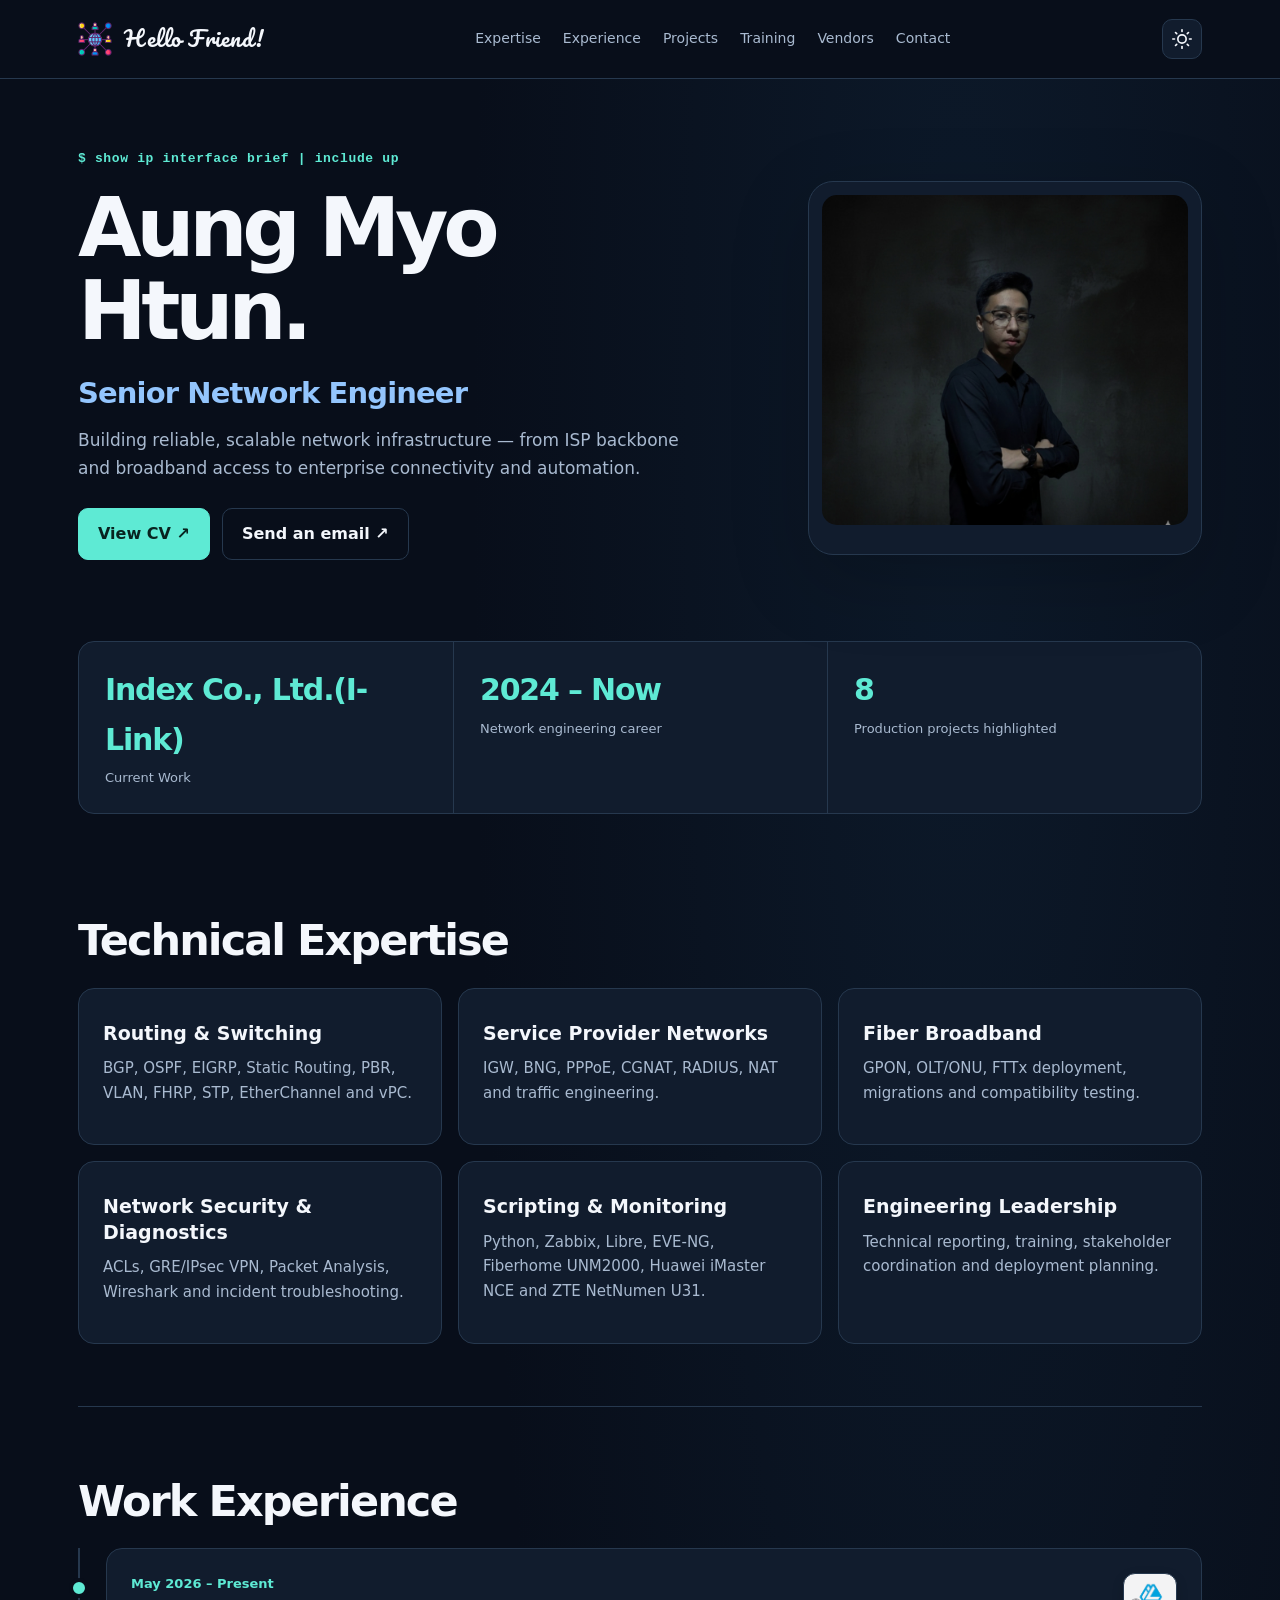
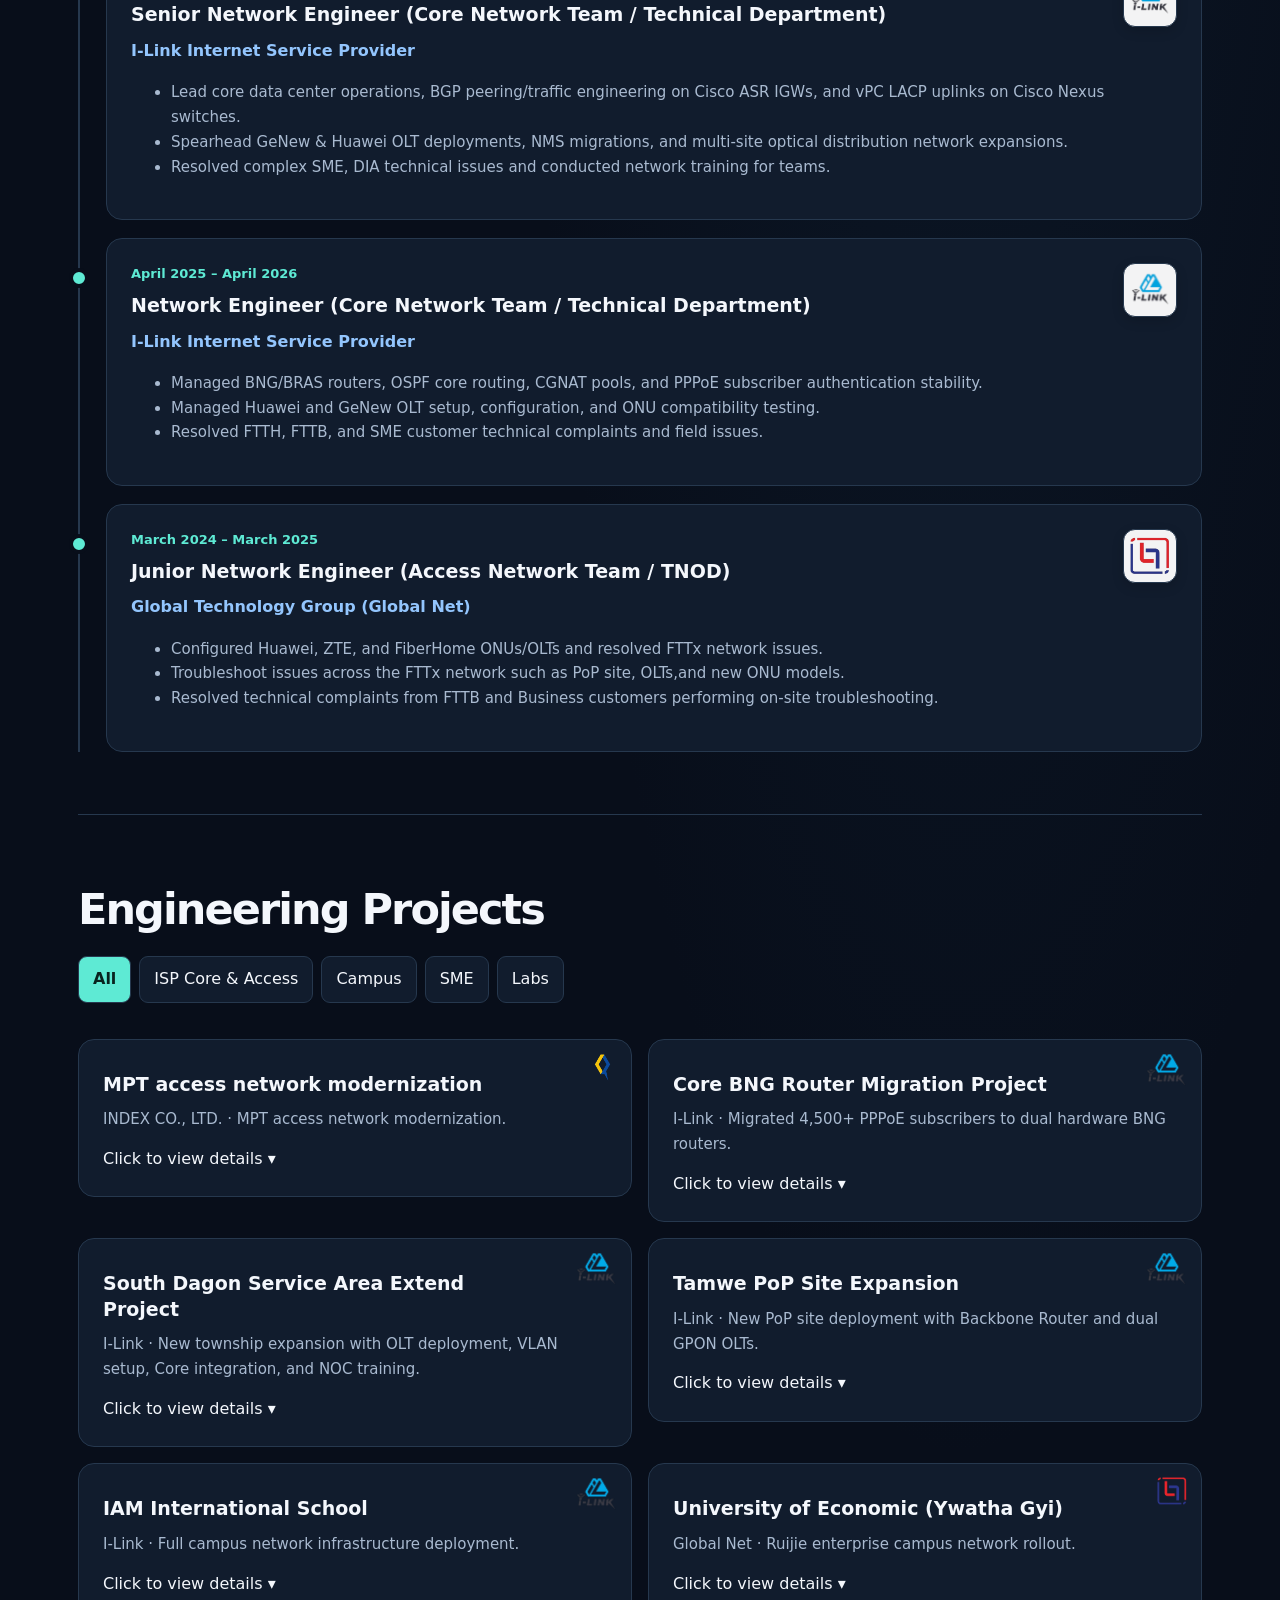
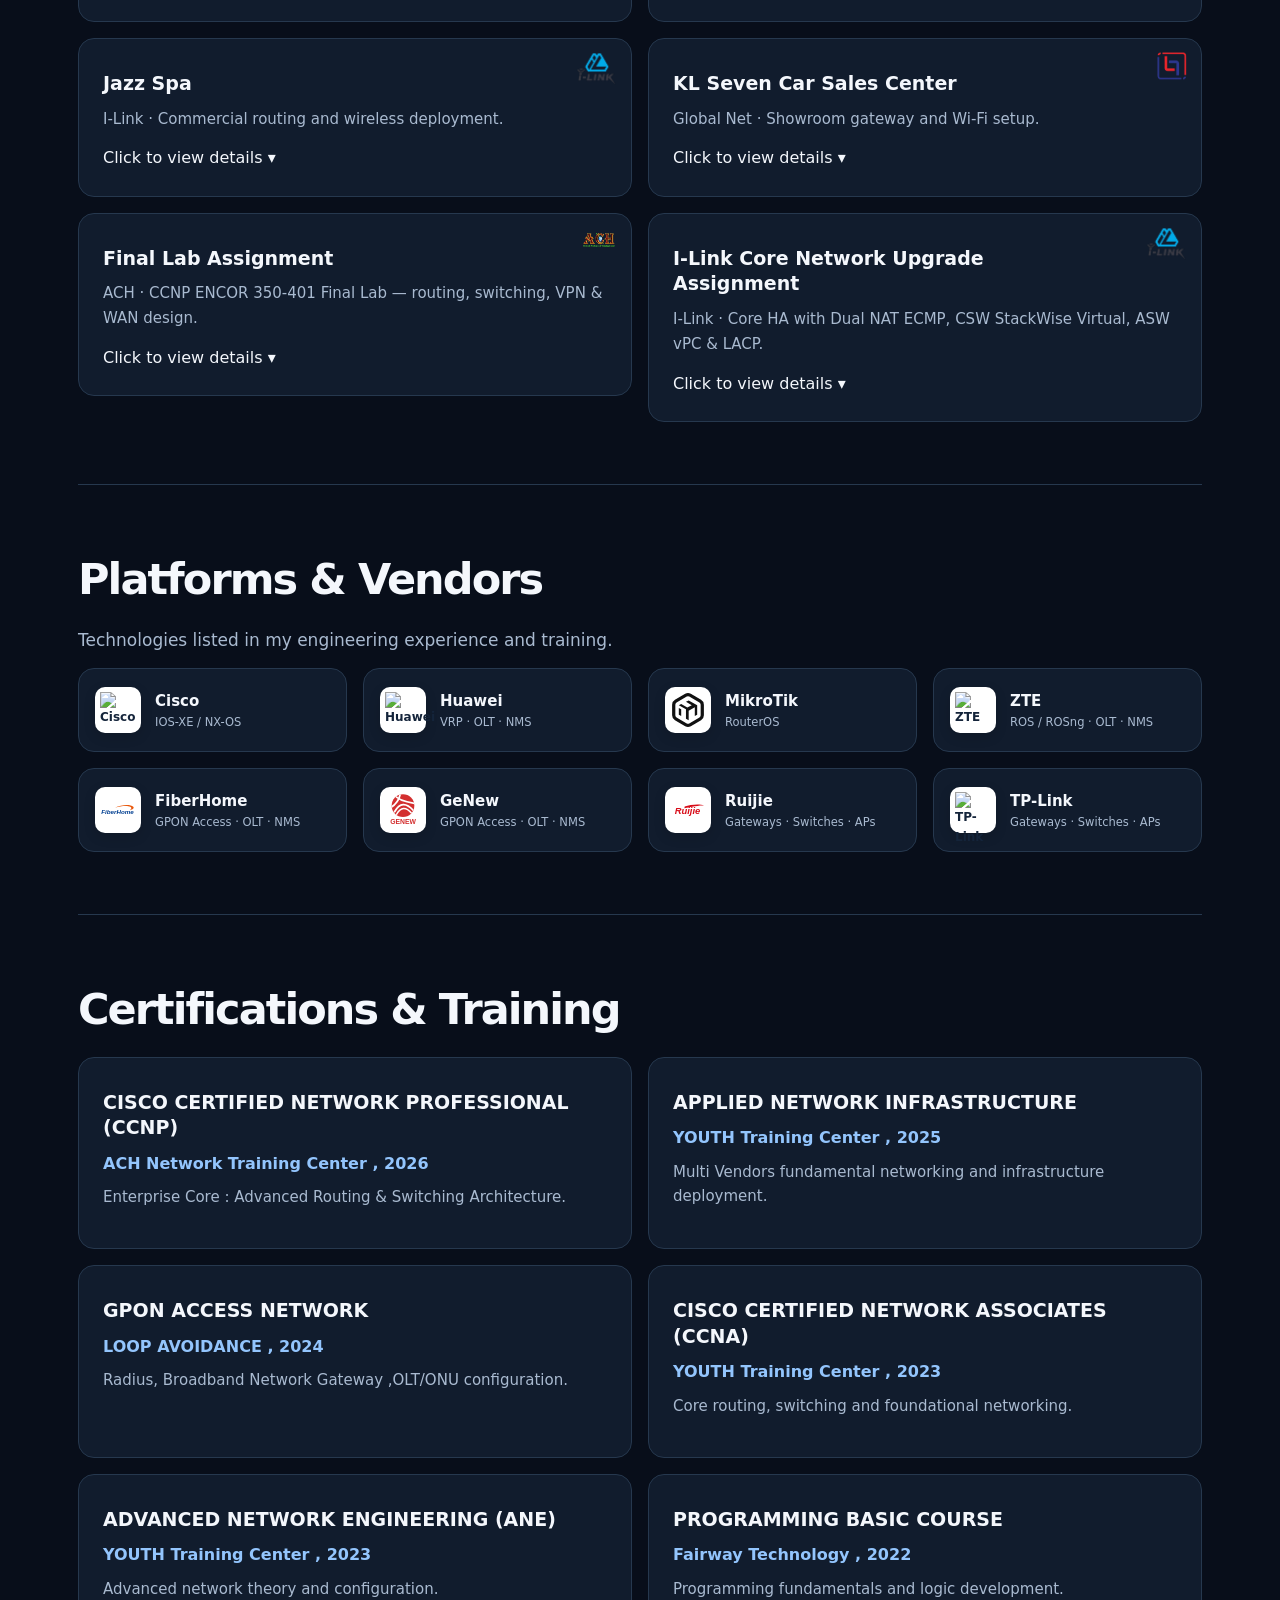
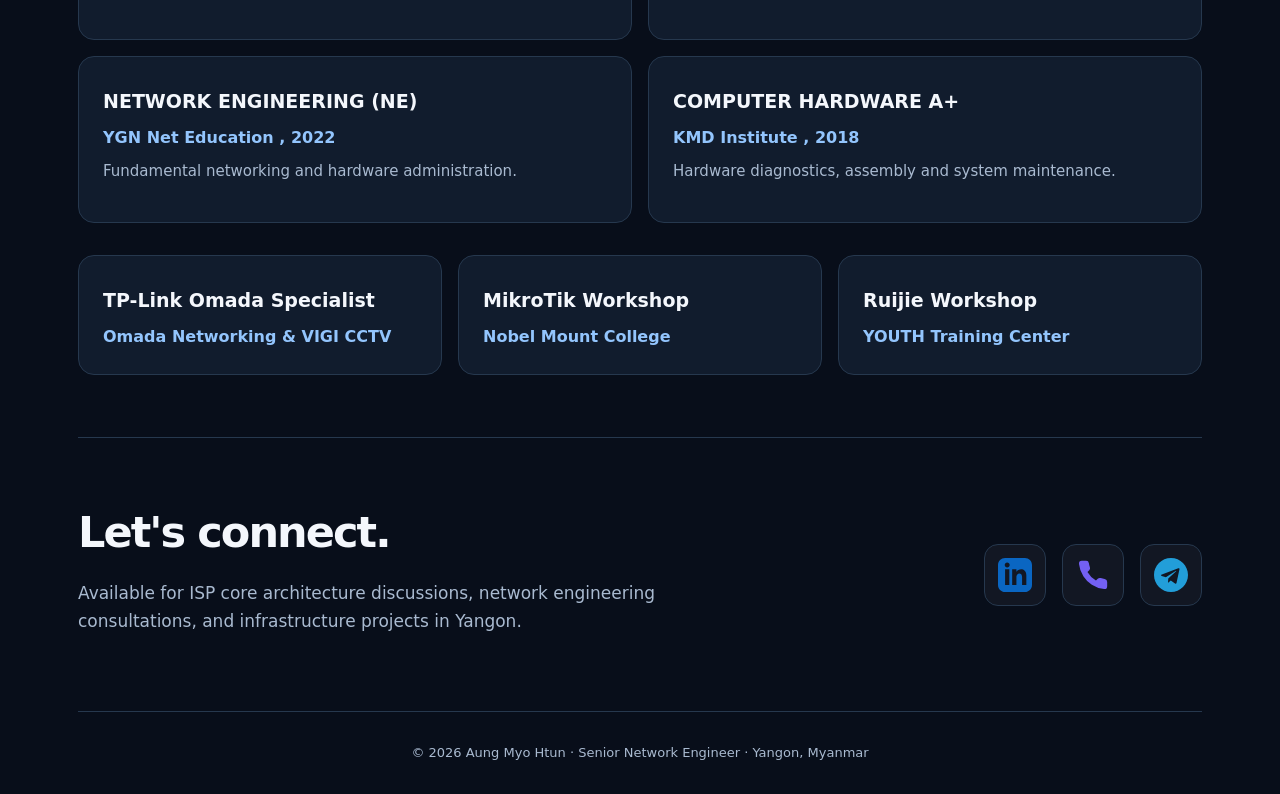
==== commit 797d42b9: "Add files via upload" ====
--- a/index.html
+++ b/index.html
@@ -22,10 +22,10 @@
   <header>
     <div class="wrap nav">
   <a class="brand brand-script" href="#main">
-  <!-- Network ::1 Loopback Symbol in a Circle -->
-  <span class="brand-router-circle">::1</span>
+  <!-- Borderless Network Community Image Icon -->
+  <img src="network-icon.png" alt="Home Network Icon" class="brand-custom-img">
   <span>Hello Friend!</span>
-  </a>
+</a>
       <nav aria-label="Main navigation" class="links">
         <a href="#expertise">Expertise</a>
         <a href="#experience">Experience</a>
@@ -88,7 +88,7 @@
     <!-- Key Metrics -->
     <div class="metrics">
       <div class="metric">
-        <strong>Index Co., Ltd. (I-Link)</strong>
+        <strong>Index Co., Ltd.(I-Link)</strong>
         <span>Current Work</span>
       </div>
       <div class="metric">
@@ -96,7 +96,7 @@
         <span>Network engineering career</span>
       </div>
       <div class="metric">
-        <strong> 7 </strong>
+        <strong> 8 </strong>
         <span>Production projects highlighted</span>
       </div>
     </div>
@@ -208,193 +208,270 @@
         </article>
       </div>
     </section>
+
     <!-- Section 03: Projects -->
-    <section class="block" id="projects">
-      <h2>Engineering Projects</h2>
-      <div aria-label="Project categories" class="filters">
-        <button aria-pressed="true" class="filter" data-filter="all">All</button>
-        <button aria-pressed="false" class="filter" data-filter="isp">ISP &amp; core</button>
-        <button aria-pressed="false" class="filter" data-filter="enterprise">Enterprise</button>
-        <button aria-pressed="false" class="filter" data-filter="lab">Labs</button>
-      </div>
-
-      <div id="project-grid">
-        <!-- 1. Featured Project: Core BNG Router Migration -->
-        <article class="card featured" data-category="isp">
-          <div class="eyebrow">Featured / Production</div>
-          <h3>Core BNG Router Migration Project</h3>
-          <p>I-Link · Migrated 4,500+ PPPoE subscribers to dual hardware BNG routers.</p>
-          <span class="expand-hint">Hover or click to view details ▾</span>
-
+<section class="block" id="projects">
+  <h2>Engineering Projects</h2>
+  <div aria-label="Project categories" class="filters">
+    <button aria-pressed="true" class="filter active" data-filter="all">All</button>
+    <button aria-pressed="false" class="filter" data-filter="isp">ISP Core &amp; Access</button>
+    <button aria-pressed="false" class="filter" data-filter="campus">Campus</button>
+    <button aria-pressed="false" class="filter" data-filter="sme">SME</button>
+    <button aria-pressed="false" class="filter" data-filter="lab">Labs</button>
+  </div>
+
+  <div id="project-grid">
+  <div class="project-col" id="project-col-left"></div>
+  <div class="project-col" id="project-col-right"></div>
+    <!-- MPT Access Network Modernization (ISP Core & Access) -->
+    <article class="card mpt-card" data-category="isp">
+      <img src="mpt.png" alt="MPT Logo" class="card-top-logo">
+      <h3>MPT access network modernization</h3>
+      <p>INDEX CO., LTD. · MPT access network modernization.</p>
+      <span class="expand-hint">Click to view details ▾</span>
+      <div class="card-details">
+        <div class="card-details-inner">
+          <p class="project-desc">
+            Configured GeNew OLTs to meet MPT’s required service specifications with thorough stability testing, and designed a dedicated NMS infrastructure using managed switches to integrate NMS servers into MPT’s existing architecture. Executed end-to-end OLT and ONU migrations across MPT exchange offices with minimal subscriber impact, prepared configuration and NMS documentation, delivered hands-on training to MPT operational teams, collaborated with R&amp;D on requested features, and provided ongoing post-migration support.
+          </p>
+          <div class="org org-collab-bar">
+            <div class="collab-logos">
+              <img src="index.png" alt="Index Logo" class="collab-logo-img">
+              <span class="collab-x" aria-hidden="true">×</span>
+              <img src="genew.png" alt="GeNew Logo" class="collab-logo-img">
+            </div>
+            <span class="muted-note">Index Collaboration GeNew</span>
+          </div>
+        </div>
+      </div>
+    </article>
+
+    <!-- Core BNG Router Migration Project (ISP Core & Access) -->
+    <article class="card featured has-top-logo" data-category="isp">
+      <img src="ilink-logo.png" alt="i-Link Logo" class="card-top-logo logo-ilink">
+      <h3>Core BNG Router Migration Project</h3>
+      <p>I-Link · Migrated 4,500+ PPPoE subscribers to dual hardware BNG routers.</p>
+      <span class="expand-hint">Click to view details ▾</span>
+      <div class="card-details">
+        <div class="card-details-inner">
+          <p>Addressed peak-hour CPU bottlenecks by transitioning subscriber sessions onto redundant hardware BNG routers with RADIUS high availability.</p>
+          <div class="tags">
+            <span class="tag">Core Network</span>
+            <span class="tag">BNG</span>
+            <span class="tag">PPPoE</span>
+            <span class="tag">RADIUS HA</span>
+          </div>
+          <div aria-label="Conceptual BNG migration topology illustration" class="bng-topology">
+            <div class="topo-top">
+              <span class="node">Core Network</span>
+              <span class="arrow">↕</span>
+            </div>
+            <div class="topo-row">
+              <span class="node">PPPoE Users</span>
+              <span class="arrow">→</span>
+              <span class="node">OLT</span>
+              <span class="arrow">→</span>
+              <span class="node">Dual BNG</span>
+              <span class="arrow">↔</span>
+              <span class="node">RADIUS HA</span>
+            </div>
+          </div>
+          <p class="muted-note">Conceptual illustration — not the production topology.</p>
+        </div>
+      </div>
+    </article>
+
+    <!-- South Dagon Service Area Extend Project (ISP Core & Access - ဘယ်ဘက်) -->
+    <article class="card has-top-logo" data-category="isp">
+      <img src="ilink-logo.png" alt="i-Link Logo" class="card-top-logo logo-ilink">
+      <h3>South Dagon Service Area Extend Project</h3>
+      <p>I-Link · New township expansion with OLT deployment, VLAN setup, Core integration, and NOC training.</p>
+      <span class="expand-hint">Click to view details ▾</span>
+      <div class="card-details">
+        <div class="card-details-inner">
+          <p class="project-desc">
+            Coordinated with the OSP team on FAT infrastructure rollout scope to determine the appropriate OLT model, deployed a new OLT for the new township with dedicated township VLANs, and integrated the site into the Core network. After completing thorough testing and verifying stability, cut over to live production and conducted NOC training on ONU configuration before formal operational handover.
+          </p>
+          <div class="tags">
+            <span class="tag">OSP &amp; FAT Planning</span>
+            <span class="tag">New OLT</span>
+            <span class="tag">Customer VLANs</span>
+            <span class="tag">Core Integration</span>
+            <span class="tag">NOC Training</span>
+          </div>
+          <div aria-label="Conceptual South Dagon expansion flow illustration" class="project-visual">
+            <span class="node">OSP FAT Scope</span>
+            <span class="arrow">→</span>
+            <span class="node">New OLT</span>
+            <span class="arrow">→</span>
+            <span class="node">Core Network</span>
+          </div>
+        </div>
+      </div>
+    </article>
+
+    <!-- Tamwe PoP Site Expansion (ISP Core & Access - ညာဘက်) -->
+    <article class="card featured has-top-logo" data-category="isp">
+      <img src="ilink-logo.png" alt="i-Link Logo" class="card-top-logo logo-ilink">
+      <h3>Tamwe PoP Site Expansion</h3>
+      <p>I-Link · New PoP site deployment with Backbone Router and dual GPON OLTs.</p>
+      <span class="expand-hint">Click to view details ▾</span>
+      <div class="card-details">
+        <div class="card-details-inner">
+          <p class="project-desc">
+            Installed a Backbone Router connected to the Main Office Core Switch (CSW) via redundant dual uplinks and interconnected with the Core network to support Downtown service delivery. Configured dedicated VLAN assignments across the transport and access paths, and integrated two GPON OLTs to expand broadband coverage throughout the Downtown area.
+          </p>
+          <div class="tags">
+            <span class="tag">Backbone Router</span>
+            <span class="tag">Dual Uplink</span>
+            <span class="tag">2x GPON OLT</span>
+            <span class="tag">PoP Deployment</span>
+          </div>
+          <div aria-label="Conceptual PoP site topology illustration" class="project-visual">
+            <span class="node">Main Office</span>
+            <span class="arrow">⇄</span>
+            <span class="node">Backbone Router</span>
+            <span class="arrow">→</span>
+            <span class="node">2x OLTs (Downtown)</span>
+          </div>
+          <p class="muted-note">Conceptual illustration — not the production topology.</p>
+        </div>
+      </div>
+    </article>
+
+    <!-- IAM International School (Campus - ဘယ်ဘက်) -->
+    <article class="card has-top-logo" data-category="campus">
+      <img src="ilink-logo.png" alt="i-Link Logo" class="card-top-logo logo-ilink">
+      <h3>IAM International School</h3>
+      <p>I-Link · Full campus network infrastructure deployment.</p>
+      <span class="expand-hint">Click to view details ▾</span>
+      <div class="card-details">
+        <div class="card-details-inner">
+          <p>Designed and deployed campus-wide connectivity using TP-Link Omada gateways, managed switches, cloud controllers, and high-density wireless APs.</p>
+          <div class="tags">
+            <span class="tag">TP-Link Omada</span>
+            <span class="tag">Campus Wi-Fi</span>
+          </div>
+        </div>
+      </div>
+    </article>
+
+    <!-- University of Economic (Ywatha Gyi) (Campus - ညာဘက်) -->
+    <article class="card has-top-logo" data-category="campus">
+      <img src="gn-logo.png" alt="Global Net Logo" class="card-top-logo">
+      <h3>University of Economic (Ywatha Gyi)</h3>
+      <p>Global Net · Ruijie enterprise campus network rollout.</p>
+      <span class="expand-hint">Click to view details ▾</span>
+      <div class="card-details">
+        <div class="card-details-inner">
+          <p>Implemented Ruijie enterprise gateways, distribution switches, and campus-wide wireless access points for academic and administrative buildings.</p>
+          <div class="tags">
+            <span class="tag">Ruijie</span>
+            <span class="tag">Switching</span>
+          </div>
+        </div>
+      </div>
+    </article>
+
+    <!-- Jazz Spa (SME - ဘယ်ဘက်) -->
+    <article class="card has-top-logo" data-category="sme">
+      <img src="ilink-logo.png" alt="i-Link Logo" class="card-top-logo logo-ilink">
+      <h3>Jazz Spa</h3>
+      <p>I-Link · Commercial routing and wireless deployment.</p>
+      <span class="expand-hint">Click to view details ▾</span>
+      <div class="card-details">
+        <div class="card-details-inner">
+          <p>Configured gateway routing, VLAN segmentation, and seamless wireless access point coverage for facility operations and guest connectivity.</p>
+          <div class="tags">
+            <span class="tag">TP-Link</span>
+            <span class="tag">Router, PoE Switch, Wireless AP</span>
+          </div>
+        </div>
+      </div>
+    </article>
+
+    <!-- KL Seven Car Sales Center (SME - ညာဘက်) -->
+    <article class="card has-top-logo" data-category="sme">
+      <img src="gn-logo.png" alt="Global Net Logo" class="card-top-logo">
+      <h3>KL Seven Car Sales Center</h3>
+      <p>Global Net · Showroom gateway and Wi-Fi setup.</p>
+      <span class="expand-hint">Click to view details ▾</span>
+      <div class="card-details">
+        <div class="card-details-inner">
+          <p>Deployed TP-Link enterprise routers and wireless access points to support showroom operations, CCTV, and customer Wi-Fi.</p>
+          <div class="tags">
+            <span class="tag">TP-Link</span>
+            <span class="tag">Router, PoE Switch, Wireless AP and CCTV</span>
+          </div>
+        </div>
+      </div>
+    </article>
+
+    <!-- Assignment (Labs) -->
+    <article class="card has-top-logo" data-category="lab">
+      <img src="ach.png" alt="ACH Logo" class="card-top-logo logo-ach">
+      <h3>Final Lab Assignment</h3>
+      <p>ACH · CCNP ENCOR 350-401 Final Lab — routing, switching, VPN &amp; WAN design.</p>
+      <span class="expand-hint">Click to view details ▾</span>
+      <div class="card-details">
+        <div class="card-details-inner">
+          <p class="project-desc">
+            Completed the CCNP ENCOR 350-401 final lab integrating Branch &amp; Home offices over Internet and GRE-o-IPSec VPNs with Regional Office (BGP AS 43001, OSPF Area 0) and HQ (BGP AS 43002, EIGRP AS 500), including VLANs, trunks, EtherChannel/Po, and end-to-end reachability verification.
+          </p>
+          <div class="tags">
+            <span class="tag">CCNP ENCOR</span>
+            <span class="tag">BGP / OSPF / EIGRP</span>
+            <span class="tag">GRE-o-IPSec VPN</span>
+            <span class="tag">Switching &amp; VLANs</span>
+          </div>
+          <div aria-label="Conceptual CCNP ENCOR final lab topology illustration" class="project-visual lab-row-visual">
+            <div class="topo-row">
+              <span class="node">Regional (OSPF)</span>
+              <span class="arrow">⇄</span>
+              <span class="node">Internet &amp; VPN</span>
+              <span class="arrow">⇄</span>
+              <span class="node">HQ (EIGRP / BGP)</span>
+            </div>
+
+            <div class="lab-step-arrow" aria-hidden="true">↓</div>
+
+            <div class="topo-row">
+              <span class="node">Home / VPN</span>
+            </div>
+          </div>
+    </article>
+
+    <!-- I-Link Core Redundancy & Capacity Upgrade Assignment (Labs) -->
+        <article class="card has-top-logo" data-category="lab">
+          <img src="ilink-logo.png" alt="i-Link Logo" class="card-top-logo logo-ilink">
+          <h3>I-Link Core Network Upgrade Assignment</h3>
+          <p>I-Link · Core HA with Dual NAT ECMP, CSW StackWise Virtual, ASW vPC &amp; LACP.</p>
+          <span class="expand-hint">Click to view details ▾</span>
           <div class="card-details">
             <div class="card-details-inner">
-              <p>Addressed peak-hour CPU bottlenecks by transitioning subscriber sessions onto redundant hardware BNG routers with RADIUS high availability.</p>
+              <p class="project-desc">
+                Designed a lab architecture addressing growing PoP count and subscriber traffic on I-Link infrastructure by enforcing device redundancy and high availability (HA) at the Core layer. Paired dual NAT devices with ECMP load sharing, deployed dual Core Switches (CSW) in StackWise Virtual, connected Access Switches (ASW) via vPC, and scaled LACP link capacity to handle higher throughput without single points of failure.
+              </p>
               <div class="tags">
-                <span class="tag">Core Network</span>
-                <span class="tag">BNG</span>
-                <span class="tag">PPPoE</span>
-                <span class="tag">RADIUS HA</span>
+                <span class="tag">Core HA</span>
+                <span class="tag">Dual NAT ECMP</span>
+                <span class="tag">StackWise Virtual</span>
+                <span class="tag">vPC</span>
+                <span class="tag">LACP</span>
               </div>
-              <div aria-label="Conceptual BNG migration topology illustration" class="bng-topology">
-                <div class="topo-top">
-                  <span class="node">Core Network</span>
-                  <span class="arrow">↕</span>
-                </div>
-                <div class="topo-row">
-                  <span class="node">PPPoE Users</span>
-                  <span class="arrow">→</span>
-                  <span class="node">OLT</span>
-                  <span class="arrow">→</span>
-                  <span class="node">Dual BNG</span>
-                  <span class="arrow">↔</span>
-                  <span class="node">RADIUS HA</span>
-                </div>
+              <div aria-label="Conceptual I-Link core redundancy and LACP topology illustration" class="project-visual">
+                <span class="node">Dual NAT (ECMP)</span>
+                <span class="arrow">⇄</span>
+                <span class="node">CSW (StackWise Virtual)</span>
+                <span class="arrow">⇄</span>
+                <span class="node">ASW (vPC)</span>
               </div>
-              <p class="muted-note">Conceptual illustration — not the production topology.</p>
-            </div>
-          </div>
-        </article>
-
-        <!-- 2. Mingalar Taung Nyunt PoP Site Expansion -->
-        <article class="card featured" data-category="isp">
-          <div class="num">CORE &amp; ACCESS / PRODUCTION</div>
-          <h3>Mingalar Taung Nyunt PoP site expansion</h3>
-          <p>i-Link · New PoP site deployment with Backbone Router and dual GPON OLTs.</p>
-          <span class="expand-hint">Hover or click to view details ▾</span>
-
-          <div class="card-details">
-            <div class="card-details-inner">
-              <p>Installed a Backbone Router connected to the Main Office via redundant dual uplinks, integrated with two GPON OLTs to expand broadband coverage across the Downtown area.</p>
-              <div class="tags">
-                <span class="tag">Backbone Router</span>
-                <span class="tag">Dual Uplink</span>
-                <span class="tag">2x GPON OLT</span>
-                <span class="tag">PoP Deployment</span>
-              </div>
-              <div aria-label="Conceptual PoP site topology illustration" class="project-visual">
-                <span class="node">Main Office (CSW)</span>
-                <span class="arrow">⇄</span>
-                <span class="node">Dual Uplink</span>
-                <span class="arrow">→</span>
-                <span class="node">Backbone Router</span>
-                <span class="arrow">→</span>
-                <span class="node">2x OLTs (Downtown)</span>
-              </div>
-              <p class="muted-note">Conceptual illustration — not the production topology.</p>
-            </div>
-          </div>
-        </article>
-
-        <!-- 3. MPT Access Network Modernization -->
-        <article class="card" data-category="isp">
-          <div class="num">ACCESS / PRODUCTION</div>
-          <h3>MPT access network modernization</h3>
-          <p>INDEX CO., LTD. · GeNew OLT/ONU deployment and migration project.</p>
-          <span class="expand-hint">Hover or click to view details ▾</span>
-
-          <div class="card-details">
-            <div class="card-details-inner">
-              <p>October 2025 – Present (project affiliation as listed). GeNew OLT testing, NMS infrastructure setup, OLT/ONU migrations, documentation, training, and post-migration support.</p>
-              <div class="org">
-                <span aria-hidden="true" class="orgmark">MPT</span>
-                <span aria-hidden="true" class="orgmark">IDX</span>
-                <span class="muted-note">Project affiliation / client</span>
-              </div>
-            </div>
-          </div>
-        </article>
-
-        <!-- 4. IAM International School -->
-        <article class="card" data-category="enterprise">
-          <div class="num">ENTERPRISE</div>
-          <h3>IAM International School</h3>
-          <p>i-Link · Full campus network infrastructure deployment.</p>
-          <span class="expand-hint">Hover or click to view details ▾</span>
-
-          <div class="card-details">
-            <div class="card-details-inner">
-              <p>Designed and deployed campus-wide connectivity using TP-Link Omada gateways, managed switches, cloud controllers, and high-density wireless APs.</p>
-              <div class="tags">
-                <span class="tag">TP-Link Omada</span>
-                <span class="tag">Campus Wi-Fi</span>
-              </div>
-            </div>
-          </div>
-        </article>
-
-        <!-- 5. Jazz Spa -->
-        <article class="card" data-category="enterprise">
-          <div class="num">ENTERPRISE</div>
-          <h3>Jazz Spa</h3>
-          <p>i-Link · Commercial routing and wireless deployment.</p>
-          <span class="expand-hint">Hover or click to view details ▾</span>
-
-          <div class="card-details">
-            <div class="card-details-inner">
-              <p>Configured gateway routing, VLAN segmentation, and seamless wireless access point coverage for facility operations and guest connectivity.</p>
-              <div class="tags">
-                <span class="tag">Routing</span>
-                <span class="tag">Wireless AP</span>
-              </div>
-            </div>
-          </div>
-        </article>
-
-        <!-- 6. University of Economic (Ywatha Gyi) -->
-        <article class="card" data-category="enterprise">
-          <div class="num">CAMPUS</div>
-          <h3>University of Economic (Ywatha Gyi)</h3>
-          <p>Global Net · Ruijie enterprise campus network rollout.</p>
-          <span class="expand-hint">Hover or click to view details ▾</span>
-
-          <div class="card-details">
-            <div class="card-details-inner">
-              <p>Implemented Ruijie enterprise gateways, distribution switches, and campus-wide wireless access points for academic and administrative buildings.</p>
-              <div class="tags">
-                <span class="tag">Ruijie</span>
-                <span class="tag">Switching</span>
-              </div>
-            </div>
-          </div>
-        </article>
-
-        <!-- 7. KL Seven Car Sales Center -->
-        <article class="card" data-category="enterprise">
-          <div class="num">ENTERPRISE</div>
-          <h3>KL Seven Car Sales Center</h3>
-          <p>Global Net · Showroom gateway and Wi-Fi setup.</p>
-          <span class="expand-hint">Hover or click to view details ▾</span>
-
-          <div class="card-details">
-            <div class="card-details-inner">
-              <p>Deployed TP-Link enterprise routers and wireless access points to support showroom operations, CCTV, and customer Wi-Fi.</p>
-              <div class="tags">
-                <span class="tag">TP-Link</span>
-                <span class="tag">Enterprise</span>
-              </div>
-            </div>
-          </div>
-        </article>
-
-        <!-- 8. Advanced Enterprise & ISP Lab -->
-        <article class="card" data-category="lab">
-          <div class="num">LAB / SIMULATION</div>
-          <h3>Advanced enterprise &amp; ISP lab</h3>
-          <p>ACH Network Professional · CCNP multi-site capstone lab.</p>
-          <span class="expand-hint">Hover or click to view details ▾</span>
-
-          <div class="card-details">
-            <div class="card-details-inner">
-              <p>Simulated two redundant ISP backbones interconnected with two multi-branch enterprise networks utilizing BGP, OSPF, and GRE over IPsec VPN tunnels.</p>
-              <div class="tags">
-                <span class="tag">BGP / OSPF</span>
-                <span class="tag">GRE over IPsec</span>
-              </div>
-            </div>
-          </div>
-        </article>
-      </div>
-    </section>
+              <p class="muted-note">Lab &amp; architectural design assignment — conceptual illustration.</p>
+            </div>
+          </div>
+        </article>
+  </div>
+</section>
 
     <!-- Vendors Section -->
     <section class="block" id="vendors">
--- a/style.css
+++ b/style.css
@@ -474,76 +474,150 @@
   display: none !important;
 }
 
-#project-grid {
-  display: grid;
-  grid-template-columns: repeat(4, minmax(0, 1fr));
-  grid-auto-flow: dense;
-  gap: 16px;
-  align-items: start;
-}
-
-#project-grid .card.featured {
-  grid-column: span 2;
-  background: linear-gradient(145deg, var(--panel), var(--bg));
-}
-
-#project-grid .card.featured:hover,
-#project-grid .card.featured.is-expanded {
-  grid-row: span 3;
-}
-
-#project-grid .card:not(.featured) {
-  grid-column: span 1;
-}
-
+/* --- Accordion Click-to-Expand with Smooth Grid Animation --- */
 #project-grid .card {
   cursor: pointer;
-  transition: transform 0.3s cubic-bezier(0.22, 1, 0.36, 1),
-              border-color 0.3s ease,
-              box-shadow 0.3s ease;
-}
-
-#project-grid .card:hover,
-#project-grid .card.is-expanded {
-  transform: translateY(-4px) scale(1.015);
-  border-color: var(--accent);
-  box-shadow: 0 20px 50px rgba(0, 0, 0, 0.35);
-  z-index: 2;
-}
-
-.expand-hint {
-  display: inline-block;
-  margin-top: 6px;
-  font-size: 12px;
-  font-weight: 600;
-  color: var(--accent);
-  transition: opacity 0.25s ease;
-}
-
-.card:hover .expand-hint,
-.card.is-expanded .expand-hint {
-  opacity: 0;
-  height: 0;
-  margin: 0;
-  overflow: hidden;
-}
-
-.card-details {
+}
+
+/* မနှိပ်ထားချိန်တွင် Details ကို 0fr ဖြင့် ပိတ်ထားမည် */
+#project-grid .card-details {
   display: grid;
   grid-template-rows: 0fr;
   opacity: 0;
-  transition: grid-template-rows 0.38s cubic-bezier(0.22, 1, 0.36, 1),
-              opacity 0.3s ease;
-}
-
-.card-details-inner {
+  margin-top: 0;
+  transition:
+    grid-template-rows 0.35s cubic-bezier(0.25, 0.8, 0.25, 1),
+    opacity 0.25s ease,
+    margin-top 0.35s cubic-bezier(0.25, 0.8, 0.25, 1);
+}
+
+#project-grid .card-details-inner {
   overflow: hidden;
-}
-
-.card:hover .card-details,
-.card.is-expanded .card-details {
+  min-height: 0;
+}
+
+/* Click နှိပ်ပြီး .is-open ဖြစ်သွားချိန်တွင် ချောမွေ့စွာ ပွင့်ထွက်လာမည် */
+#project-grid .card.is-open .card-details {
   grid-template-rows: 1fr;
   opacity: 1;
+  margin-top: 12px;
+}
+
+/* Hover လုပ်ရုံဖြင့် Details မပွင့်စေရန် သေချာထိန်းချုပ်ခြင်း */
+#project-grid .card:not(.is-open):hover .card-details {
+  grid-template-rows: 0fr;
+  opacity: 0;
+  margin-top: 0;
+}
+
+/* --- Top-Right MPT PNG Logo & Index x GeNew PNG Logo Styling --- */
+#project-grid .mpt-card {
+  position: relative;
+}
+
+.card-top-logo {
+  position: absolute;
+  top: 14px;
+  right: 16px;
+  height: 28px;
+  width: auto;
+  max-width: 76px;
+  object-fit: contain;
+  border-radius: 6px;
+  z-index: 2;
+}
+
+/* အပေါ်ထောင့် Logo နဲ့ Title မထပ်စေရန် ညာဘက် padding ထားရှိခြင်း */
+#project-grid .mpt-card h3 {
+  padding-right: 84px;
+}
+
+.org.org-collab-bar {
+  display: flex;
+  flex-wrap: wrap;
+  align-items: center;
+  gap: 10px;
+  margin-top: 14px;
+  padding-top: 12px;
+  border-top: 1px solid var(--line);
+}
+
+.collab-logos {
+  display: inline-flex;
+  align-items: center;
+  gap: 8px;
+}
+
+.collab-logo-img {
+  height: 28px;
+  width: auto;
+  max-width: 100px;
+  object-fit: contain;
+  display: block;
+  border-radius: 5px;
+}
+
+.collab-x {
+  color: var(--accent);
+  font-size: 1rem;
+  font-weight: 700;
+  line-height: 1;
+}
+
+/* --- Top-Right Logo & Smooth Accordion Expand/Collapse --- */
+#project-grid .card {
+  position: relative;
+  cursor: pointer;
+}
+
+/* --- Top-Right Logo Sizing & Aspect Ratio Fix --- */
+.card-top-logo {
+  position: absolute;
+  top: 12px;
+  right: 14px;
+  height: 30px;
+  width: auto;
+  max-width: 110px;
+  object-fit: contain;
+  display: block;
+  pointer-events: none;
+  z-index: 2;
+}
+
+/* i-Link logo ကို ပိုရှင်းလင်းပြတ်သားစေရန် အရွယ်အစား ညှိခြင်း */
+.card-top-logo.logo-ilink {
+  height: 38px;
+  max-width: 120px;
+}
+
+/* အပေါ်ထောင့် Logo နဲ့ Title စာသား မထပ်စေရန် ညာဘက် padding ပေးခြင်း */
+#project-grid .has-top-logo h3,
+#project-grid .mpt-card h3 {
+  padding-right: 110px;
+}
+
+/* မနှိပ်ထားချိန် ပိတ်ထားမည် */
+#project-grid .card .card-details {
+  display: grid;
+  grid-template-rows: 0fr;
+  opacity: 0;
+  margin-top: 0;
+  transition:
+    grid-template-rows 0.35s cubic-bezier(0.25, 0.8, 0.25, 1),
+    opacity 0.25s ease,
+    margin-top 0.35s cubic-bezier(0.25, 0.8, 0.25, 1);
+}
+
+#project-grid .card .card-details-inner {
+  overflow: hidden;
+  min-height: 0;
+}
+
+/* .is-open ဖြစ်သွားချိန် ချောမွေ့စွာ ပွင့်ထွက်လာမည် */
+#project-grid .card.is-open .card-details {
+  grid-template-rows: 1fr;
+  opacity: 1;
+  margin-top: 12px;
 }
 
 /* --- Topology Diagrams --- */
@@ -799,10 +873,36 @@
   }
 }
 
-@media (max-width: 560px) {
+/* --- 2-Column Split on Desktop, 1-Column on Small Screen --- */
+#project-grid {
+  display: grid;
+  grid-template-columns: repeat(2, minmax(0, 1fr));
+  gap: 16px;
+  align-items: start;
+}
+
+#project-grid .card {
+  width: 100%;
+  min-width: 0;
+  position: relative;
+  cursor: pointer;
+}
+
+/* MPT နဲ့ Core BNG ကို တစ်တန်းအပြည့် ထားချင်ရင် full-span class သုံးနိုင်သည် */
+#project-grid .card.full-span {
+  grid-column: 1 / -1;
+}
+
+@media (max-width: 768px) {
   #project-grid {
     grid-template-columns: 1fr;
   }
+
+  #project-grid .card.full-span {
+    grid-column: auto;
+  }
+}
+  
   #project-grid .card.featured,
   #project-grid .card:not(.featured) {
     grid-column: span 1;
@@ -1061,16 +1161,18 @@
   --ink-muted: #475569; /* ဒုတိယစာသားအရောင် (Medium Slate) */
   --line: #e2e8f0;      /* ဘောင်မျဉ်းအရောင် */
   --accent: #2563eb;    /* အဓိက အလေးပေးအရောင် (Vibrant Blue) */
-}
-
-/* Light mode ဖွင့်ချိန်တွင် Background နှင့် Text များကို အပြည့်အဝ အစားထိုးခြင်း */
-body.light-mode {
   background-color: var(--bg) !important;
   color: var(--ink) !important;
 }
 
-/* Light mode ရှိ ကတ်ပြားများနှင့် ပန်နယ်များအတွက် ပိုမိုသပ်ရပ်သော ပုံစံ (မလိုဘဲ ပေါ်နေသော မျဉ်းများကို ဖယ်ရှားရန် border ကို ရှင်းလင်းခြင်း) */
-body.light-mode .block,
+/* Section block များကို box ကြီးလို ဘောင်မခတ်ဘဲ သန့်ရှင်းစွာ ထားရှိခြင်း */
+body.light-mode .block {
+  background: transparent !important;
+  border: none !important;
+  box-shadow: none !important;
+}
+
+/* Light mode ရှိ ကတ်ပြားများနှင့် ပန်နယ်များအတွက် ပိုမိုသပ်ရပ်သော ပုံစံ */
 body.light-mode .card,
 body.light-mode .panel {
   background-color: var(--panel) !important;
@@ -1100,26 +1202,35 @@
   font-weight: normal !important;
 }
 
-/* --- ::1 Circular Badge Styling --- */
-.brand-router-circle {
-  display: inline-flex;
-  align-items: center;
-  justify-content: center;
-  width: 32px;
-  height: 32px;
-  border: 2px solid var(--accent);
-  border-radius: 50%;
-  color: var(--accent);
-  font-family: monospace;
-  font-size: 0.85rem;
-  font-weight: bold;
+/* --- Brand Link Layout (No Underline) --- */
+.brand.brand-script {
+  display: inline-flex !important;
+  align-items: center !important;
+  gap: 10px !important; /* ပုံနဲ့ "Hello Friend!" စာသားကြား အကွာအဝေး */
+  text-decoration: none !important;
+  border-bottom: none !important;
+}
+
+.brand.brand-script:hover,
+.brand.brand-script:focus {
+  text-decoration: none !important;
+  border-bottom: none !important;
+}
+
+/* --- Standalone Rotating Image Icon --- */
+.brand-custom-img {
+  width: 34px; /* လိုအပ်သလို အရွယ်အစား ပြောင်းနိုင်သည် */
+  height: 34px;
+  object-fit: contain;
+  display: block;
   flex-shrink: 0;
-  background-color: var(--panel);
-  transition: transform 0.3s ease, background-color 0.3s ease;
-}
-
-.brand-router-circle:hover {
-  transform: scale(1.05);
+  /* ထိလိုက်တဲ့အခါ ချောမွေ့စွာ လည်သွားစေရန် */
+  transition: transform 0.6s cubic-bezier(0.4, 0, 0.2, 1);
+}
+
+/* Brand link (သို့မဟုတ် ပုံ) ကို ထိလိုက်တဲ့အခါ 360 ဒီဂရီ လည်သွားမည် */
+.brand.brand-script:hover .brand-custom-img {
+  transform: rotate(360deg);
 }
 
 /* --- Brand & Home Link Styling --- */
@@ -1162,4 +1273,62 @@
   transform: rotate(360deg);
   background-color: var(--accent);
   color: var(--panel);
+}
+
+/* --- Home Icon Circular Badge Styling & Animation --- */
+.brand-router-circle {
+  display: inline-flex;
+  align-items: center;
+  justify-content: center;
+  width: 36px;
+  height: 36px;
+  border: 2px solid var(--accent);
+  border-radius: 50%;
+  color: var(--accent);
+  flex-shrink: 0;
+  background-color: var(--panel);
+  transition: transform 0.6s cubic-bezier(0.4, 0, 0.2, 1), background-color 0.3s ease, color 0.3s ease;
+}
+
+.brand-router-circle svg {
+  display: block;
+}
+
+/* မောက်စ်တင်လိုက်ပါက အဝိုင်းနှင့် အိမ်ပုံစံ 360 ဒီဂရီ လည်သွားမည် */
+.brand.brand-script:hover .brand-router-circle {
+  transform: rotate(360deg);
+  background-color: var(--accent);
+  color: var(--panel);
+}
+
+.card-top-logo.logo-ach {
+  height: 32px;
+  max-width: 110px;
+}
+
+/* --- Clean Transparent ACH Logo Without White Box --- */
+.card-top-logo.logo-ach {
+  height: 30px;
+  width: auto;
+  max-width: 110px;
+  object-fit: contain;
+  display: block;
+  background: transparent !important;
+  padding: 0 !important;
+  border-radius: 0 !important;
+  box-shadow: none !important;
+}
+
+/* --- Final Lab Row-by-Row Topology Layout --- */
+.project-visual.lab-row-visual {
+  flex-direction: column;
+  align-items: center;
+  gap: 8px;
+}
+
+.lab-step-arrow {
+  color: var(--accent);
+  font-size: 18px;
+  font-weight: 700;
+  line-height: 1;
 }
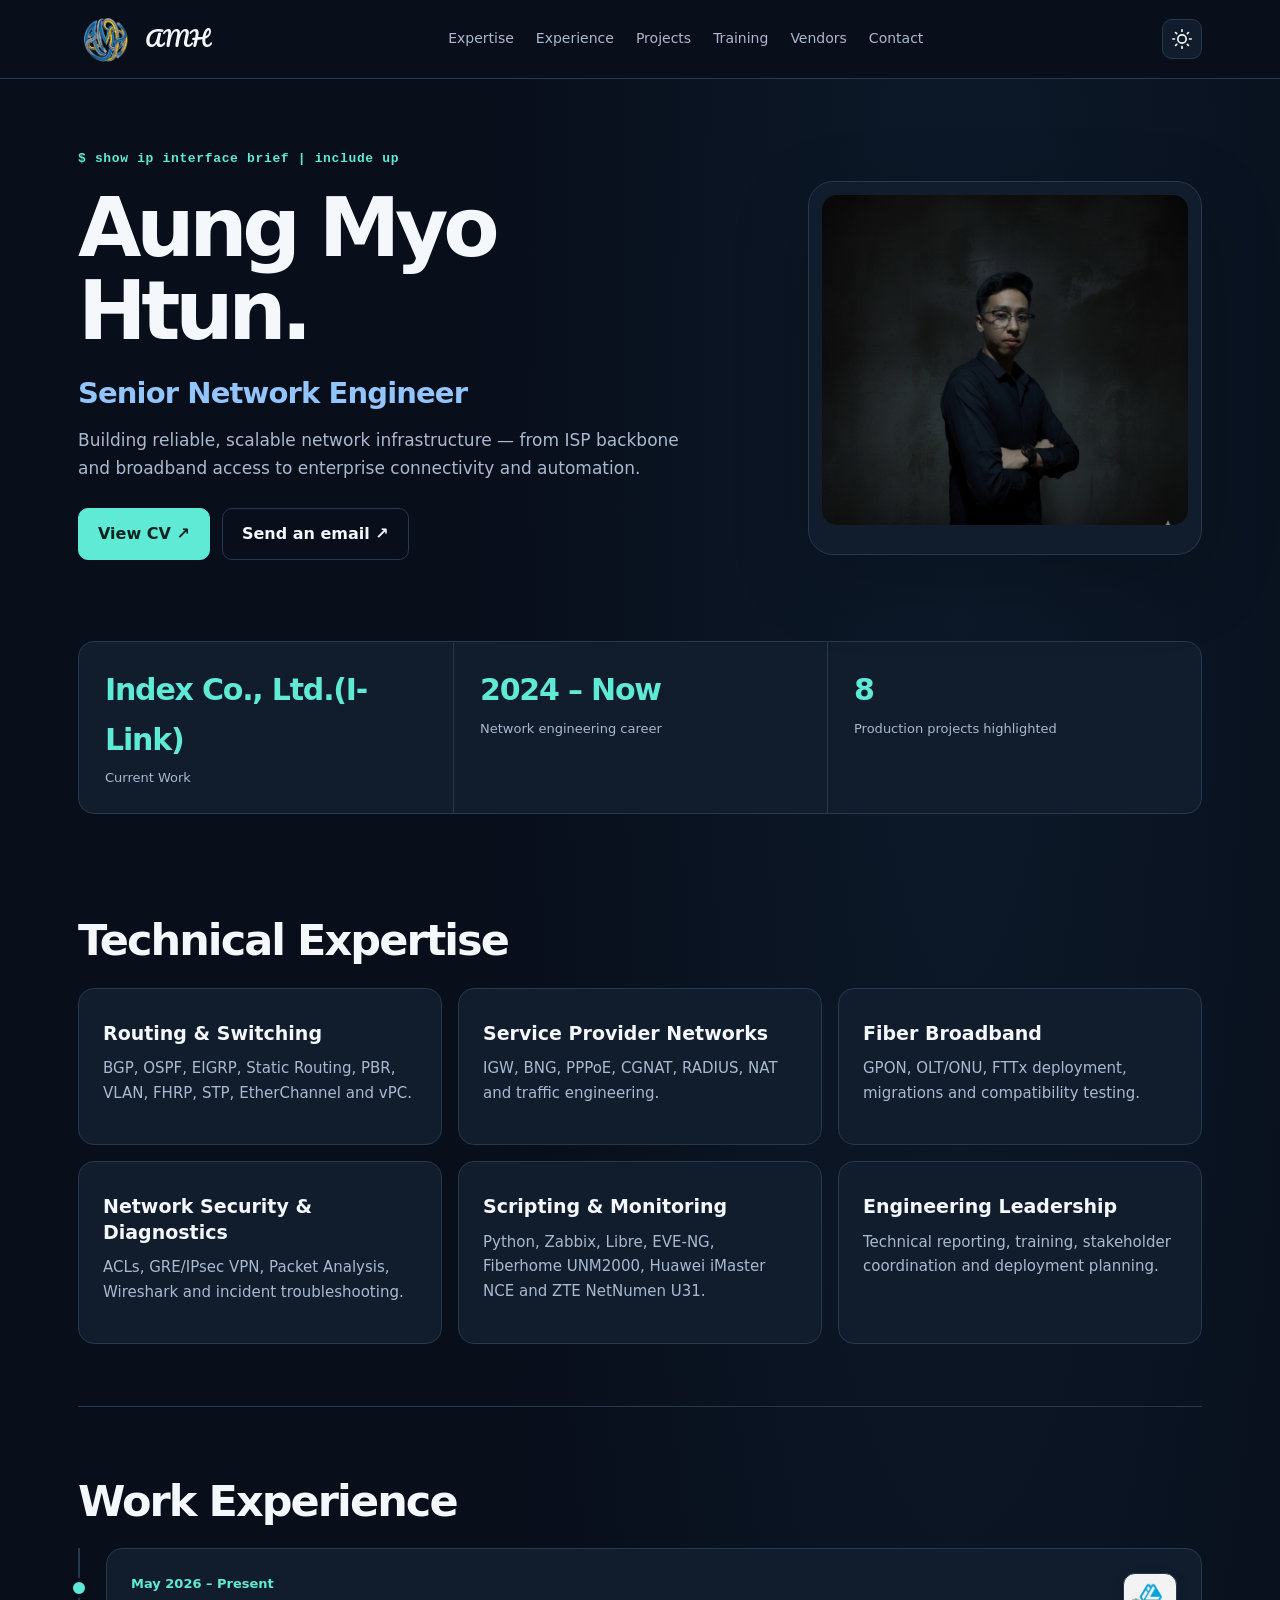
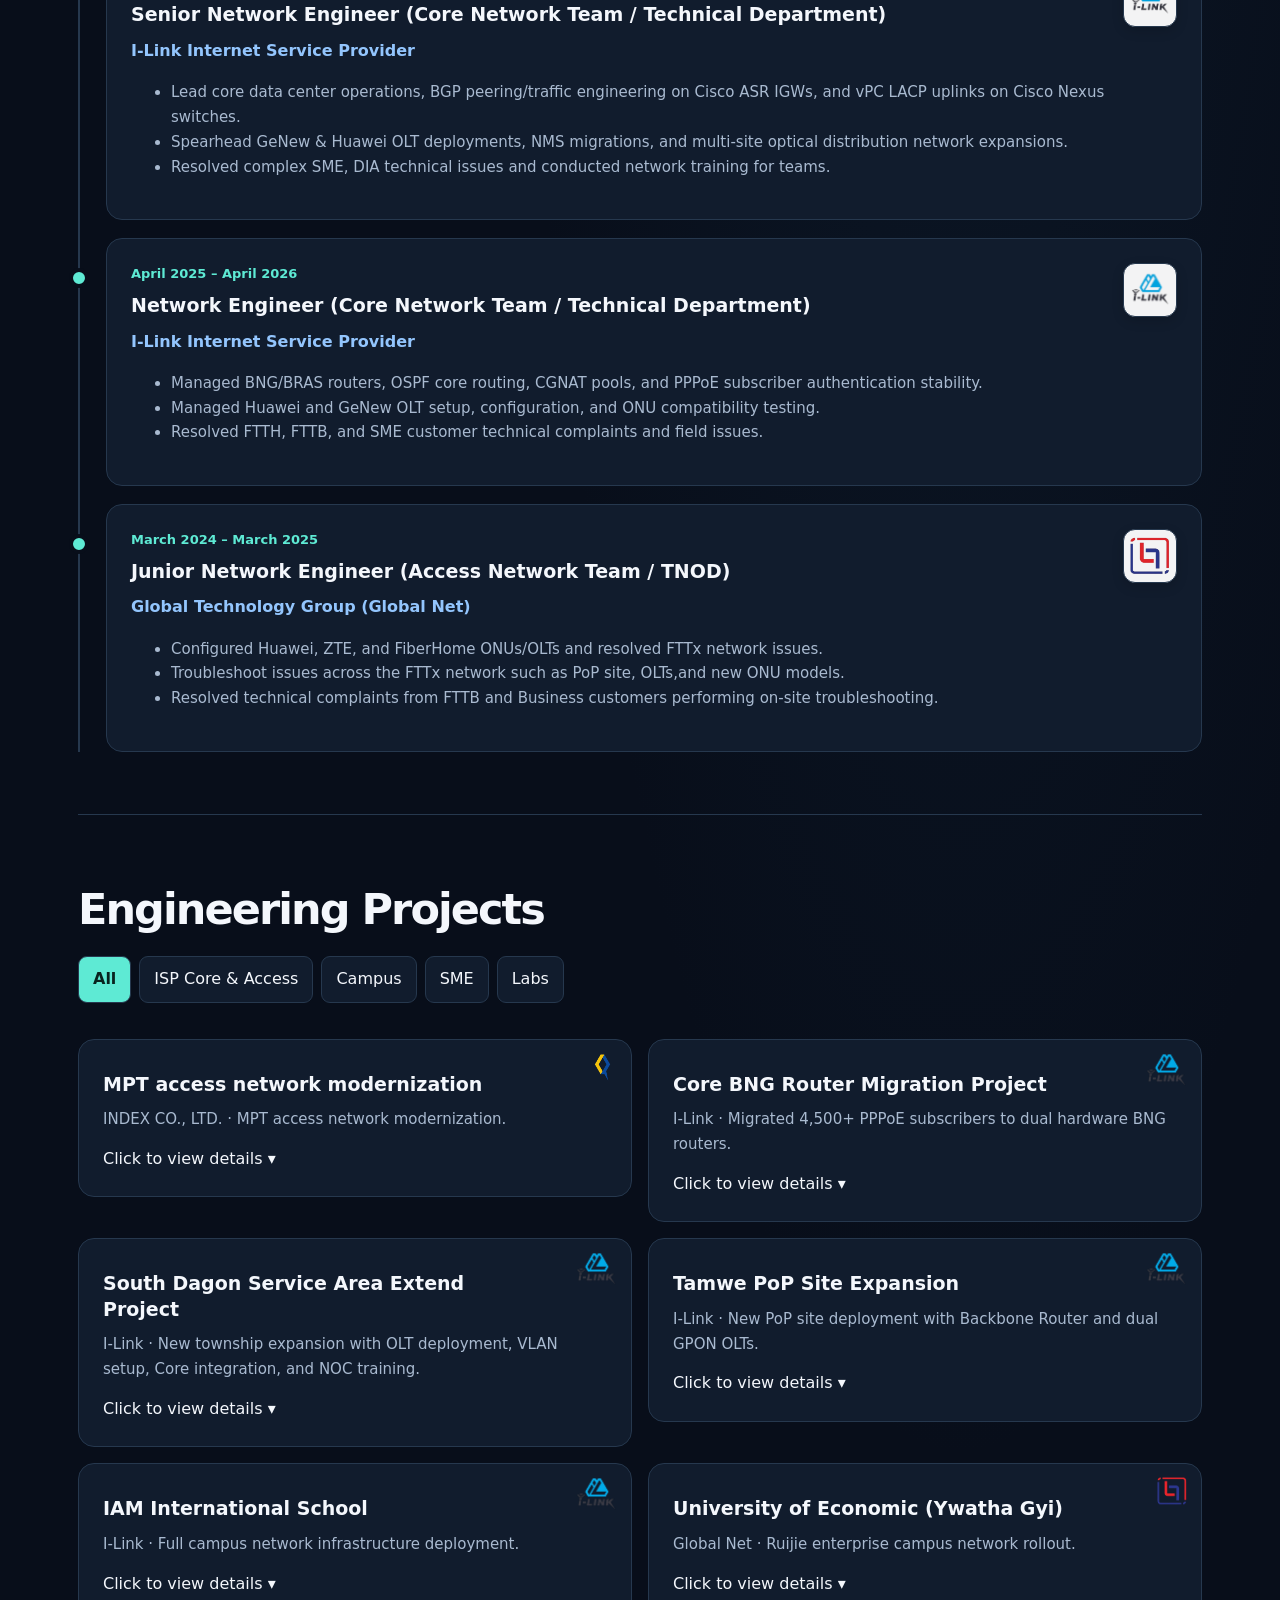
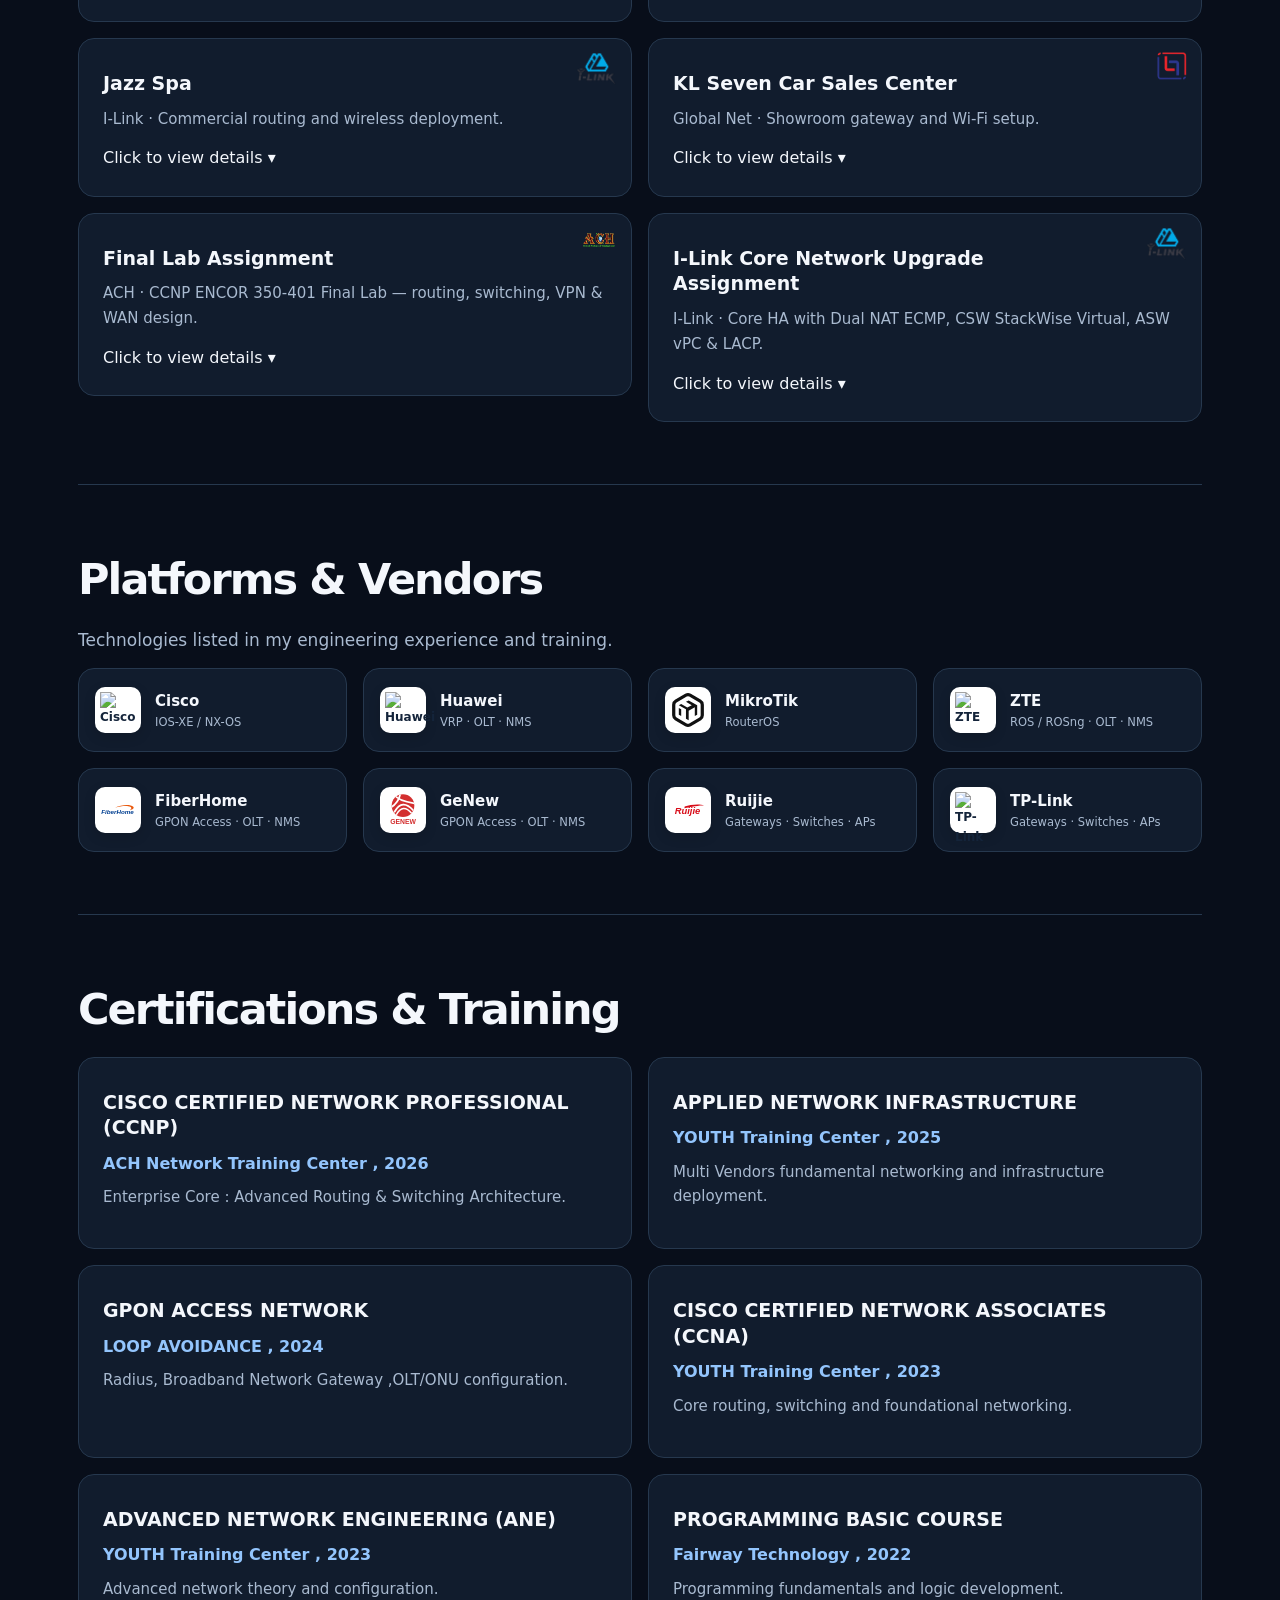
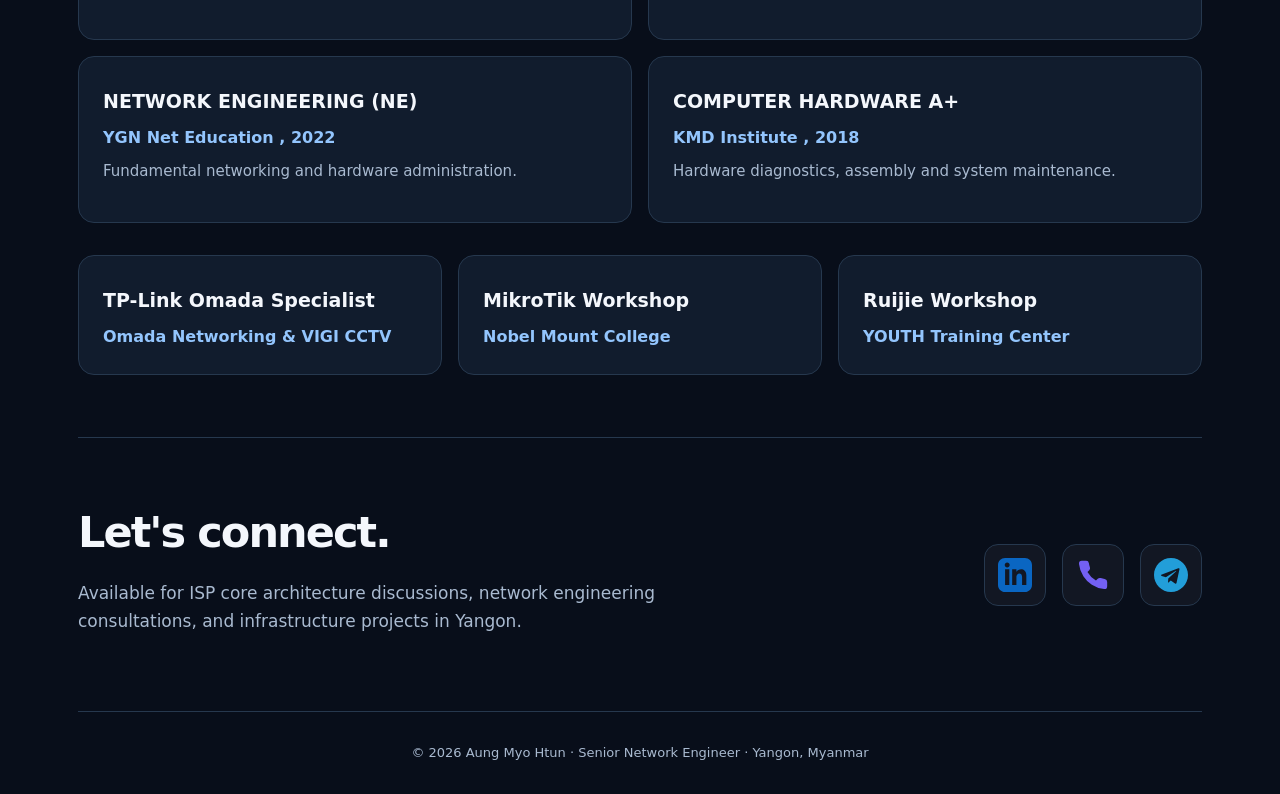
==== commit 2f00a65c: "Add files via upload" ====
--- a/index.html
+++ b/index.html
@@ -24,7 +24,7 @@
   <a class="brand brand-script" href="#main">
   <!-- Borderless Network Community Image Icon -->
   <img src="network-icon.png" alt="Home Network Icon" class="brand-custom-img">
-  <span>Hello Friend!</span>
+  <span>AMH</span>
 </a>
       <nav aria-label="Main navigation" class="links">
         <a href="#expertise">Expertise</a>
--- a/style.css
+++ b/style.css
@@ -1219,8 +1219,8 @@
 
 /* --- Standalone Rotating Image Icon --- */
 .brand-custom-img {
-  width: 34px; /* လိုအပ်သလို အရွယ်အစား ပြောင်းနိုင်သည် */
-  height: 34px;
+  width: 55px; /* လိုအပ်သလို အရွယ်အစား ပြောင်းနိုင်သည် */
+  height: 55px;
   object-fit: contain;
   display: block;
   flex-shrink: 0;
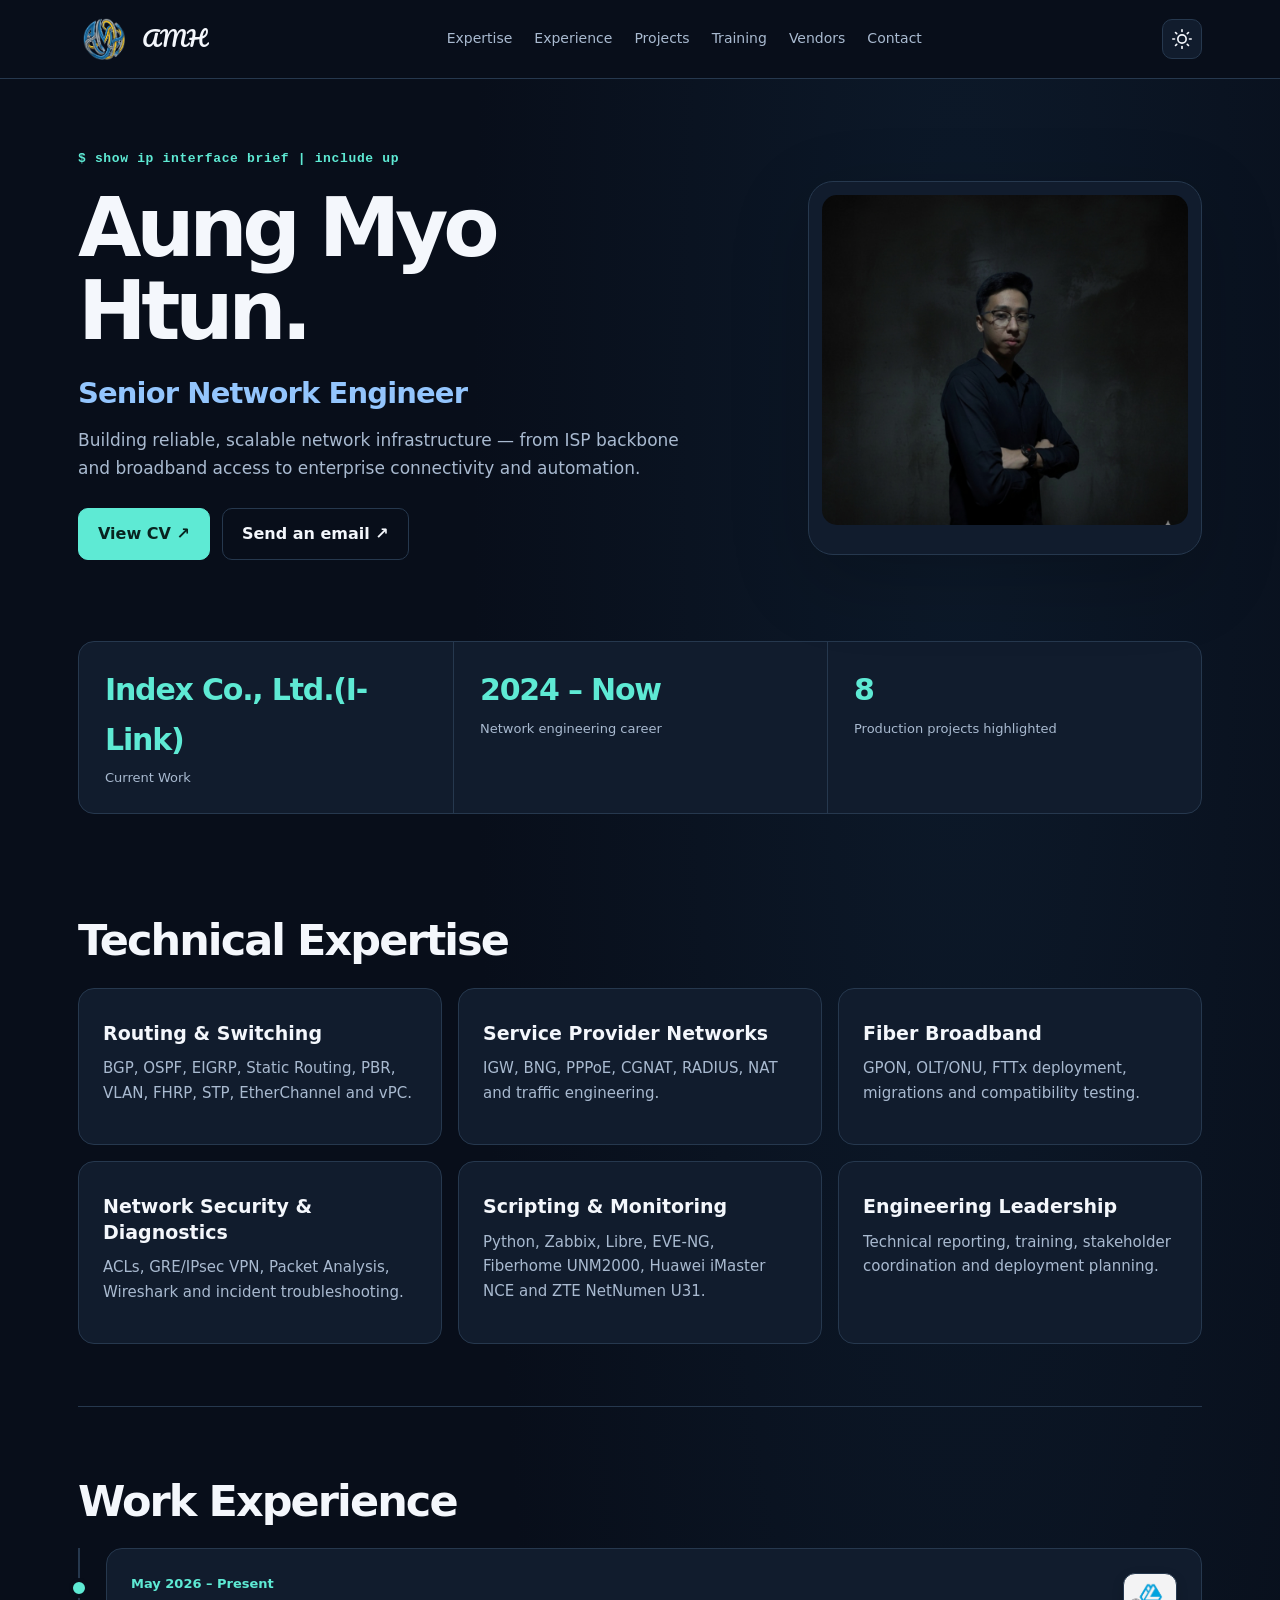
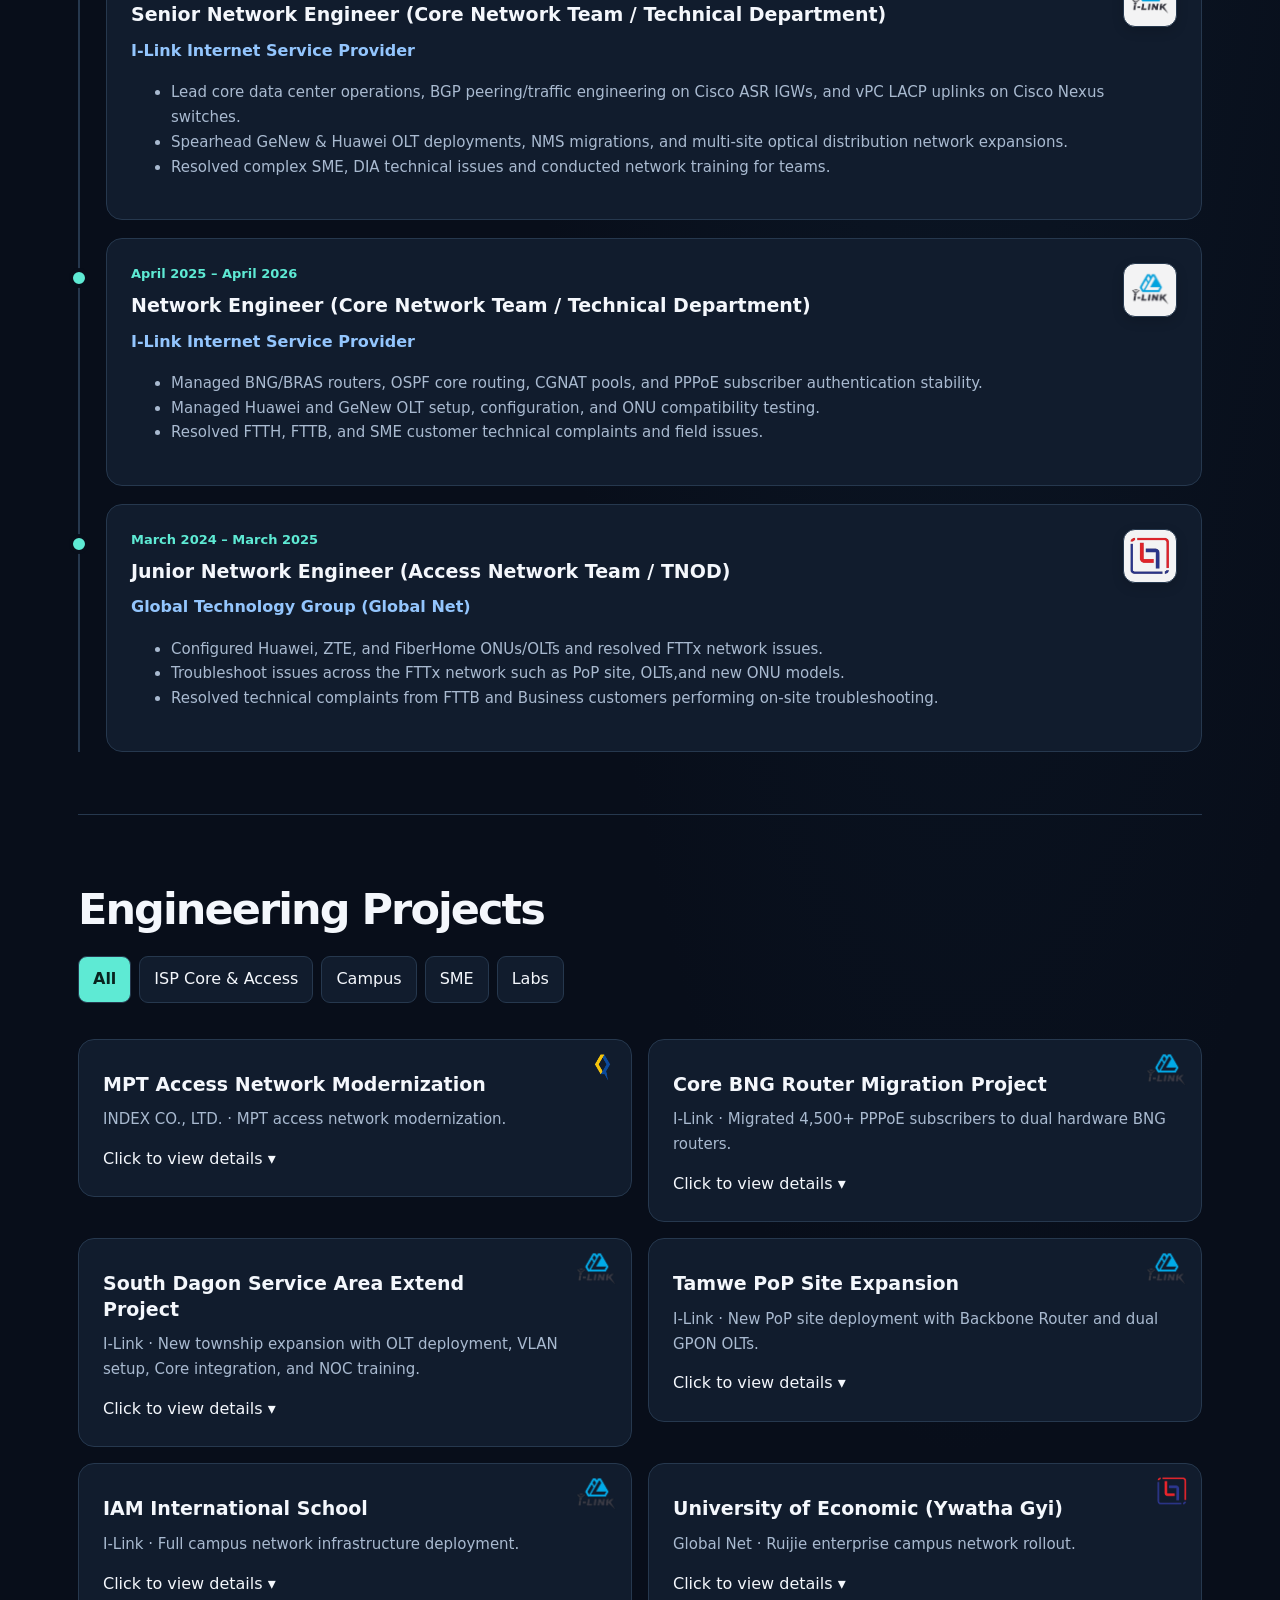
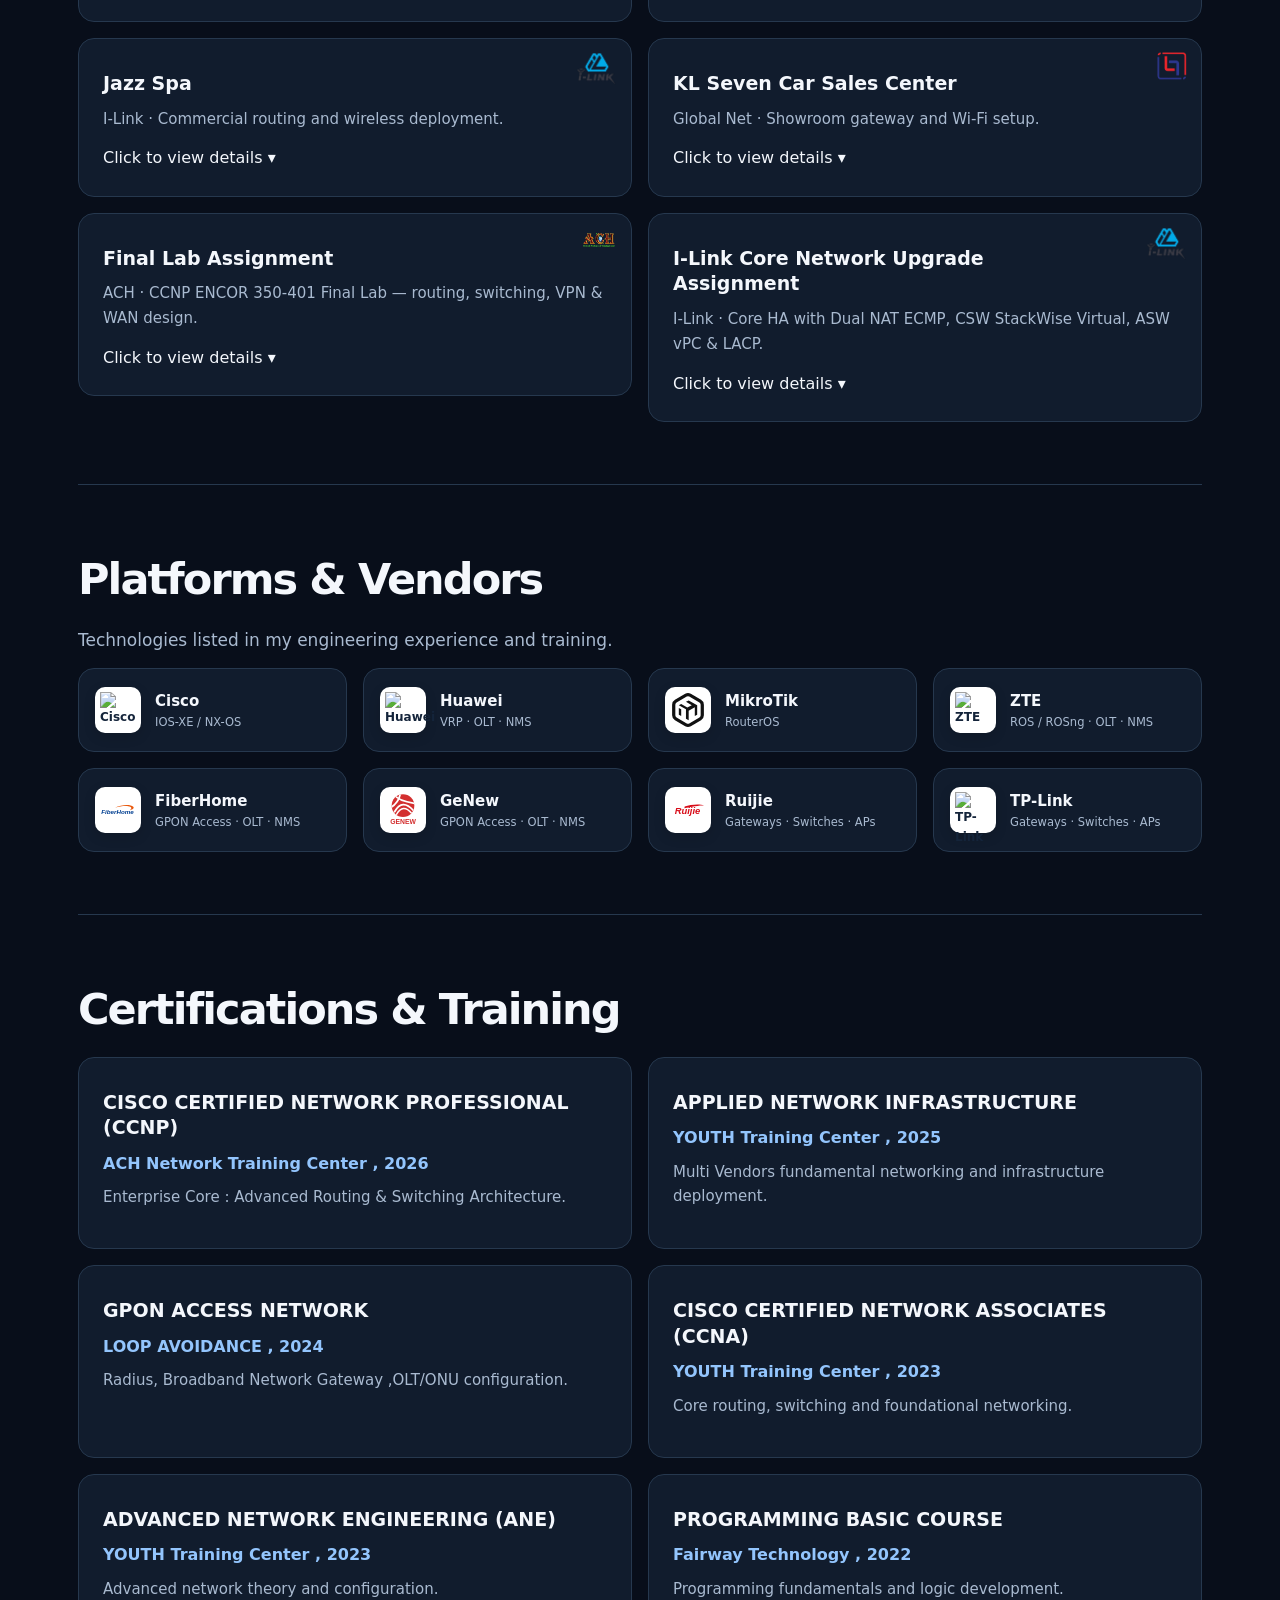
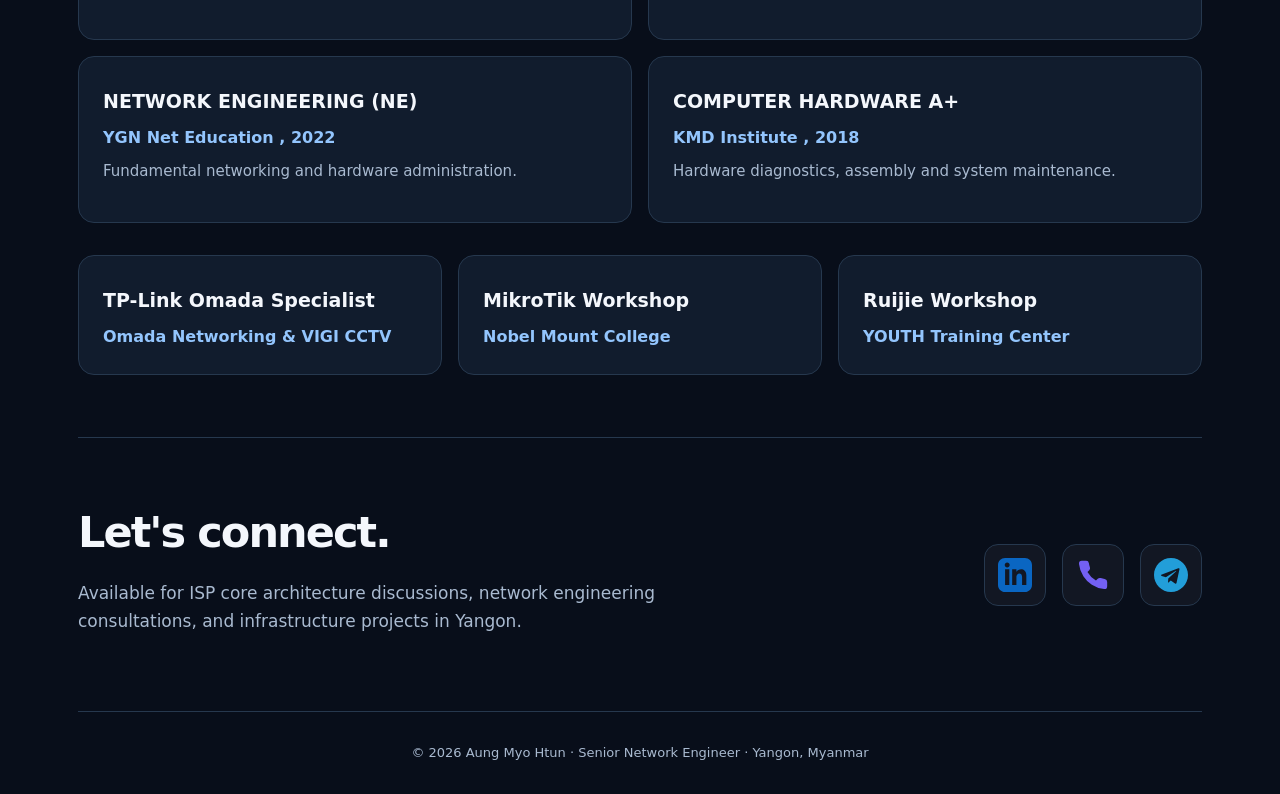
==== commit d6dc87ed: "Update index.html" ====
--- a/index.html
+++ b/index.html
@@ -226,7 +226,7 @@
     <!-- MPT Access Network Modernization (ISP Core & Access) -->
     <article class="card mpt-card" data-category="isp">
       <img src="mpt.png" alt="MPT Logo" class="card-top-logo">
-      <h3>MPT access network modernization</h3>
+      <h3>MPT Access Network Modernization</h3>
       <p>INDEX CO., LTD. · MPT access network modernization.</p>
       <span class="expand-hint">Click to view details ▾</span>
       <div class="card-details">
@@ -742,4 +742,4 @@
   <!-- External JavaScript File ချိတ်ဆက်ခြင်း -->
   <script src="script.js"></script>
 </body>
-</html>+</html>
--- a/style.css
+++ b/style.css
@@ -1219,8 +1219,8 @@
 
 /* --- Standalone Rotating Image Icon --- */
 .brand-custom-img {
-  width: 55px; /* လိုအပ်သလို အရွယ်အစား ပြောင်းနိုင်သည် */
-  height: 55px;
+  width: 52px; /* လိုအပ်သလို အရွယ်အစား ပြောင်းနိုင်သည် */
+  height: 52px;
   object-fit: contain;
   display: block;
   flex-shrink: 0;
@@ -1331,4 +1331,4 @@
   font-size: 18px;
   font-weight: 700;
   line-height: 1;
-}+}
